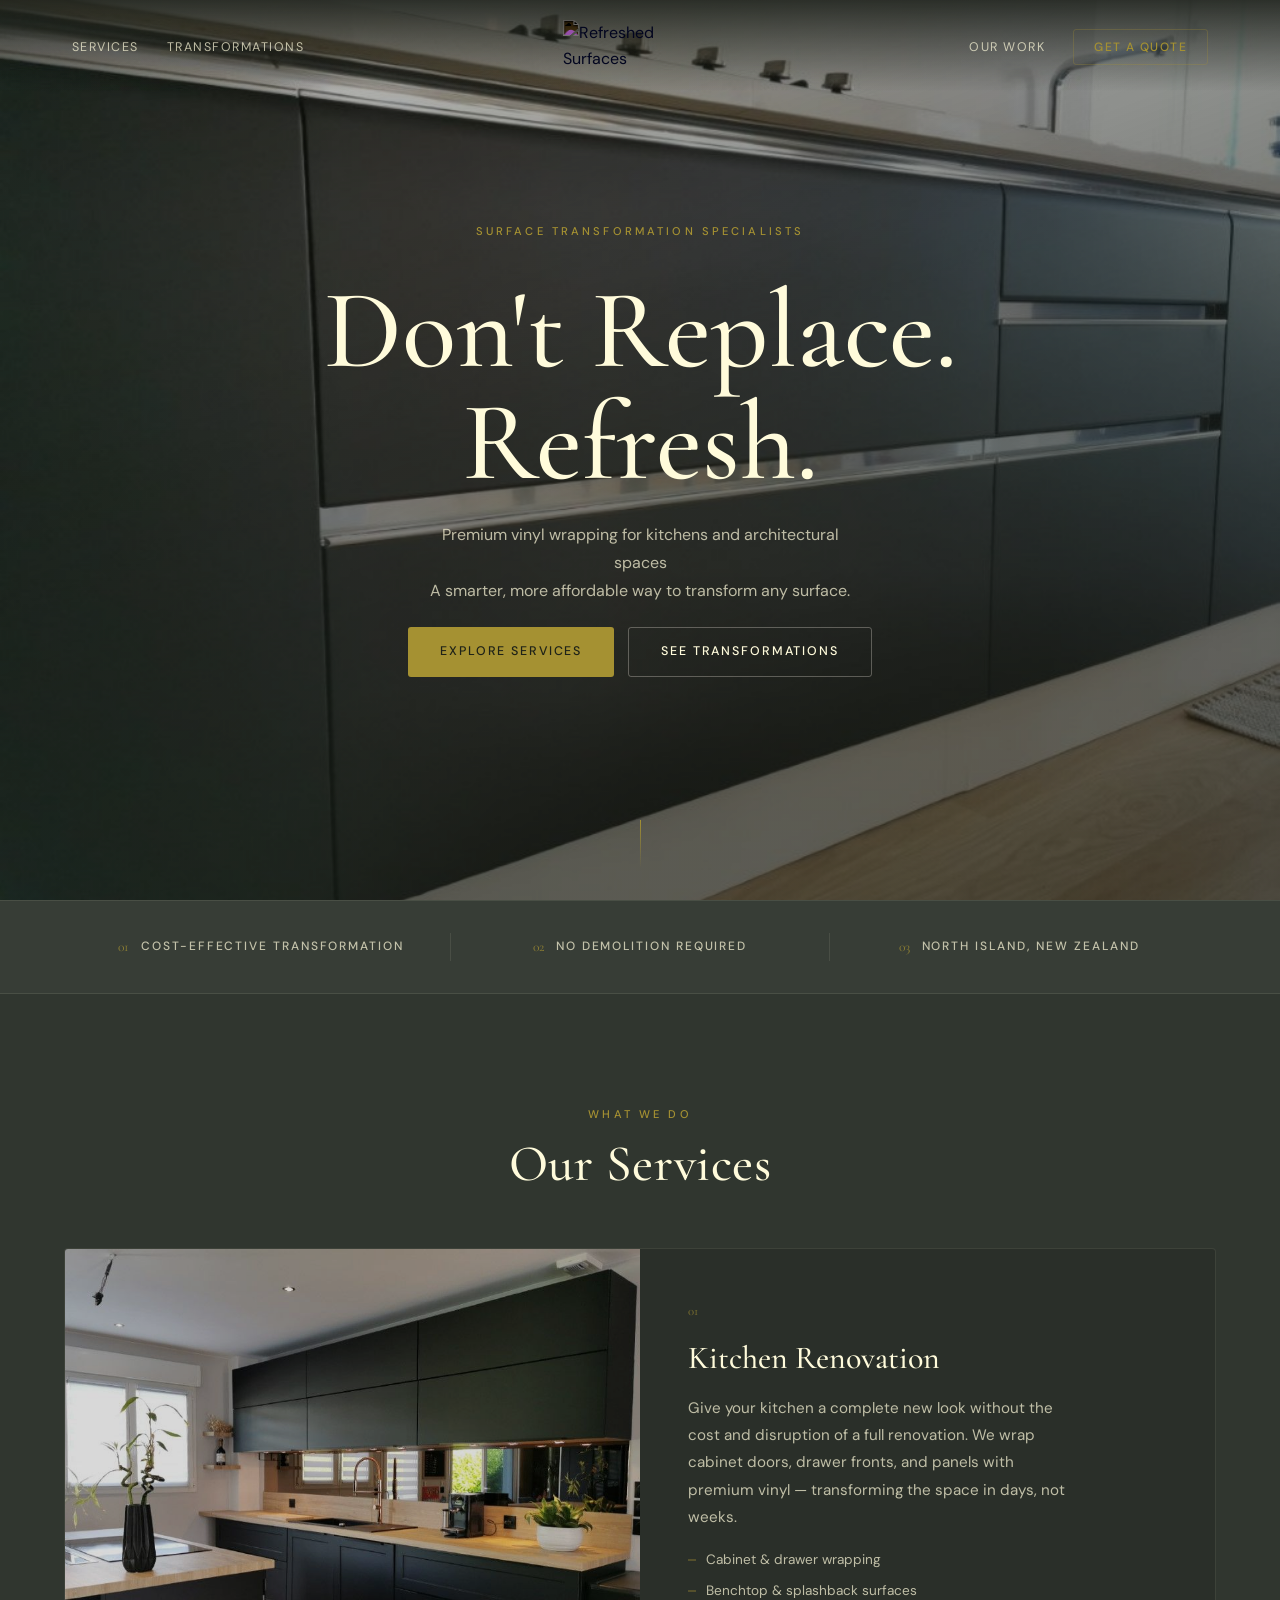
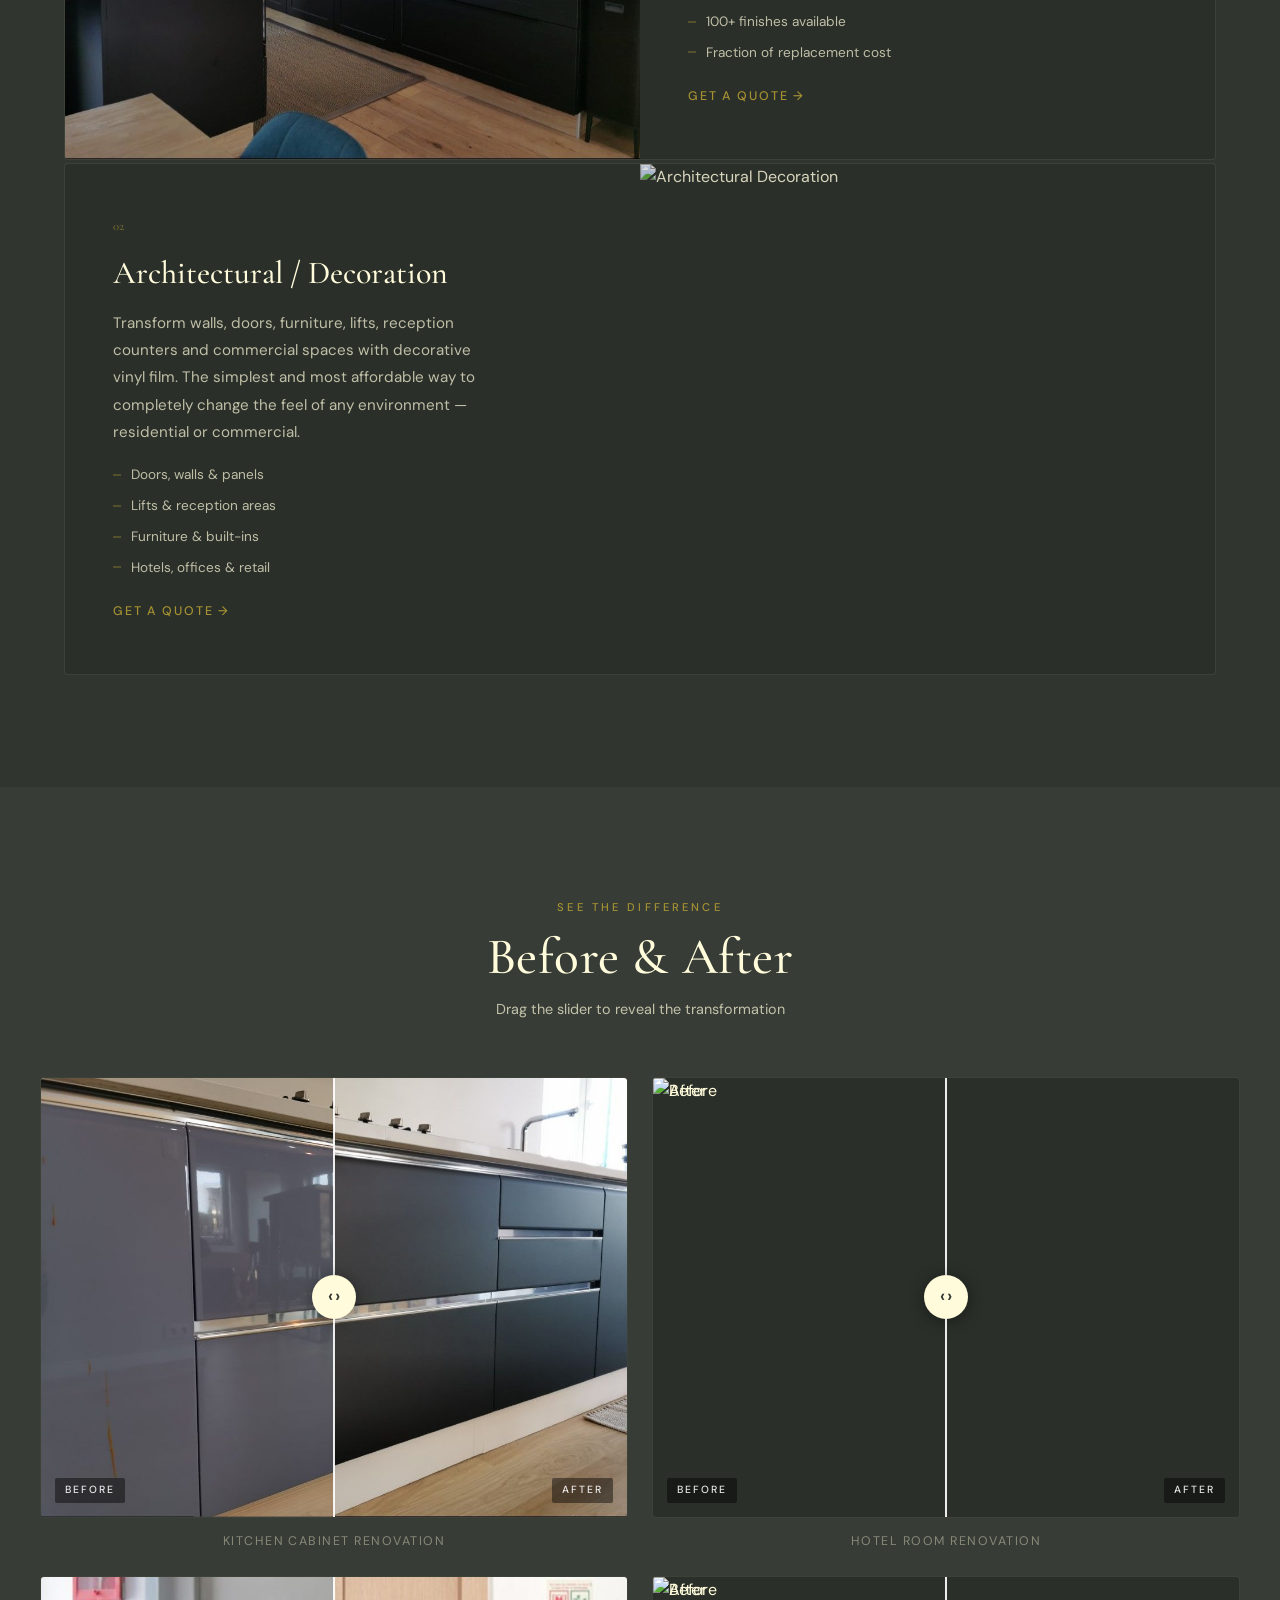
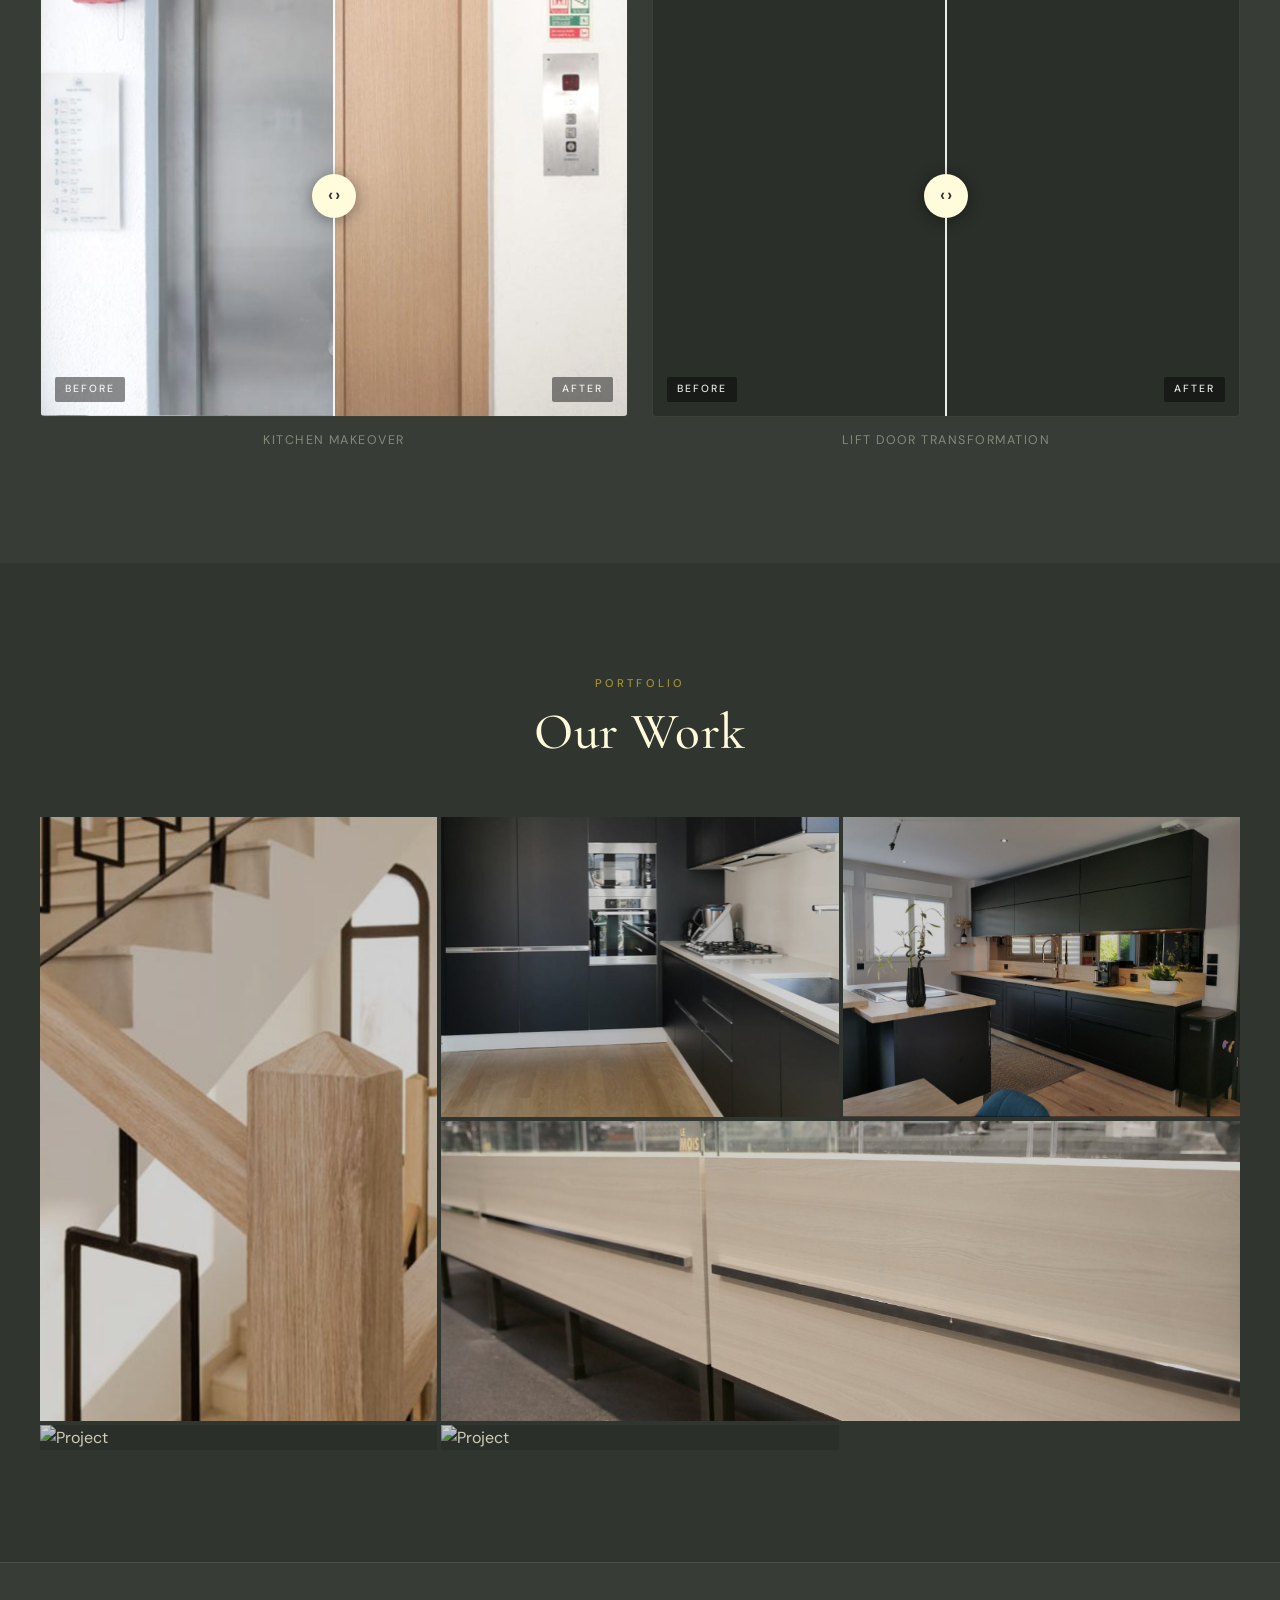
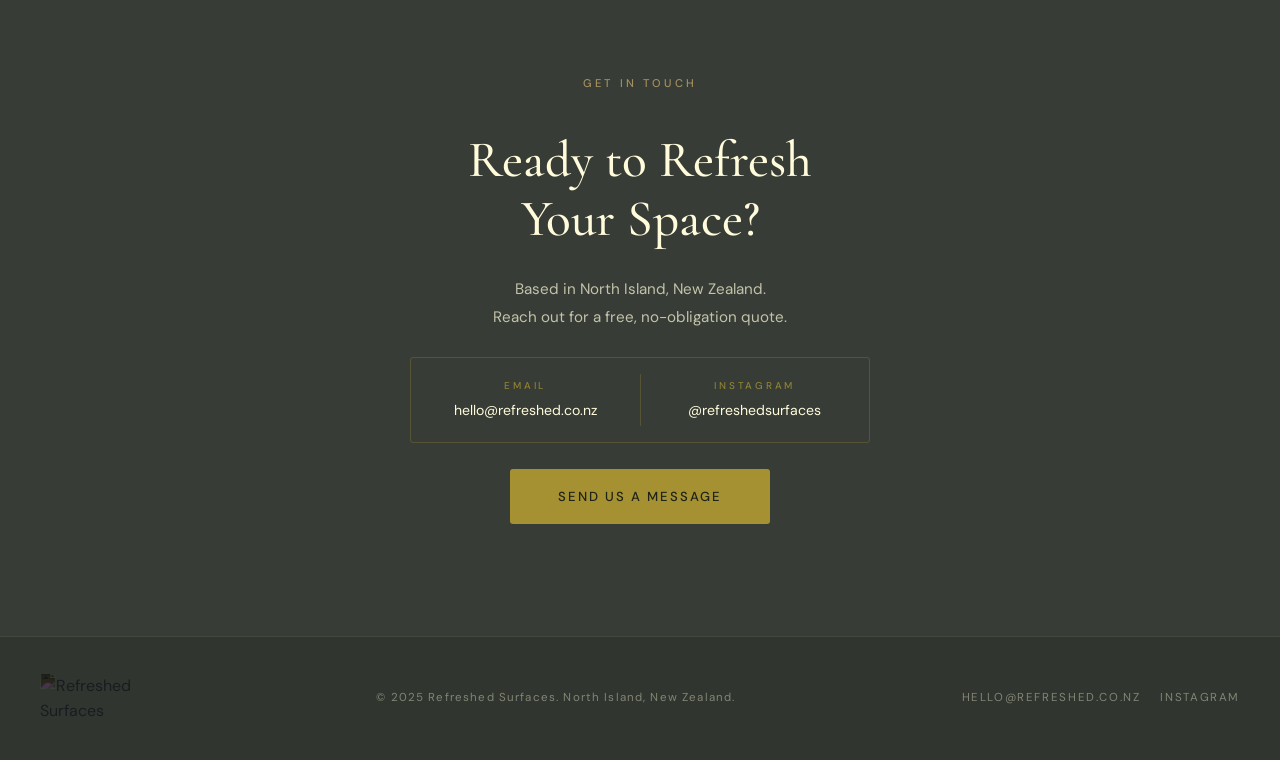
==== index.html @ d95b91cf "eu to feliz com esse, mas precisa de alteracoes" ====
<!DOCTYPE html>
<html lang="en">
<head>
  <meta charset="UTF-8" />
  <meta name="viewport" content="width=device-width, initial-scale=1.0" />
  <title>Refreshed Surfaces — Surface Transformation Specialists</title>
  <meta name="description" content="Premium vinyl surface transformation for kitchens and architectural spaces. Serving North Island, New Zealand." />
  <link rel="preconnect" href="https://fonts.googleapis.com" />
  <link rel="preconnect" href="https://fonts.gstatic.com" crossorigin />
  <link href="https://fonts.googleapis.com/css2?family=Cormorant+Garamond:wght@400;500;600&family=DM+Sans:wght@300;400;500&display=swap" rel="stylesheet" />
  <link rel="stylesheet" href="css/styles.css" />
</head>
<body>

  <!-- ============================================================
       NAVBAR
  ============================================================ -->
  <nav class="navbar" id="navbar">
    <div class="nav-inner">
      <ul class="nav-links nav-links--left">
        <li><a href="#services" class="nav-link">Services</a></li>
        <li><a href="#transformations" class="nav-link">Transformations</a></li>
      </ul>
      <a href="#hero" class="nav-logo-wrap">
        <img src="images/logo/logo.svg" alt="Refreshed Surfaces" class="nav-logo" />
      </a>
      <ul class="nav-links nav-links--right">
        <li><a href="#work" class="nav-link">Our Work</a></li>
        <li><a href="#contact" class="nav-cta">Get a Quote</a></li>
      </ul>
      <button class="nav-hamburger" id="navHamburger" aria-label="Open menu">
        <span></span><span></span><span></span>
      </button>
    </div>
    <div class="nav-mobile" id="navMobile">
      <a href="#services" class="nav-mobile-link">Services</a>
      <a href="#transformations" class="nav-mobile-link">Transformations</a>
      <a href="#work" class="nav-mobile-link">Our Work</a>
      <a href="#contact" class="nav-mobile-link nav-mobile-cta">Get a Quote</a>
    </div>
  </nav>


  <!-- ============================================================
       SEÇÃO 1 — HERO
  ============================================================ -->
  <section class="hero" id="hero">
    <div class="hero-bg">
      <img src="images/after_0.jpg" alt="Kitchen transformation" class="hero-bg-img" />
    </div>
    <div class="hero-overlay"></div>
    <div class="hero-content">
      <span class="eyebrow">Surface Transformation Specialists</span>
      <h1 class="hero-title">Don't Replace.<br/>Refresh.</h1>
      <p class="hero-subtitle">Premium vinyl wrapping for kitchens and architectural spaces <br>A smarter, more affordable way to transform any surface.</p>
      <div class="hero-actions">
        <a href="#services" class="btn btn--primary">Explore Services</a>
        <a href="#transformations" class="btn btn--ghost">See Transformations</a>
      </div>
    </div>
    <div class="scroll-indicator"><span class="scroll-line"></span></div>
  </section>


  <!-- ============================================================
       SEÇÃO 2 — STRIP
  ============================================================ -->
  <section class="strip">
    <div class="strip-inner">
      <div class="strip-item">
        <span class="strip-number">01</span>
        <span class="strip-text">Cost-Effective Transformation</span>
      </div>
      <div class="strip-divider"></div>
      <div class="strip-item">
        <span class="strip-number">02</span>
        <span class="strip-text">No Demolition Required</span>
      </div>
      <div class="strip-divider"></div>
      <div class="strip-item">
        <span class="strip-number">03</span>
        <span class="strip-text">North Island, New Zealand</span>
      </div>
    </div>
  </section>


  <!-- ============================================================
       SEÇÃO 3 — SERVICES
  ============================================================ -->
  <section class="services" id="services">
    <div class="section-header">
      <span class="eyebrow">What We Do</span>
      <h2 class="section-title">Our Services</h2>
    </div>
    <div class="services-grid">

      <!-- Kitchen Renovation -->
      <div class="service-card">
        <div class="service-img-wrap">
          <img src="images/Kitchen_Renovation.jpg" alt="Kitchen Renovation" class="service-img" />
        </div>
        <div class="service-body">
          <span class="service-tag">01</span>
          <h3 class="service-title">Kitchen Renovation</h3>
          <p class="service-desc">Give your kitchen a complete new look without the cost and disruption of a full renovation. We wrap cabinet doors, drawer fronts, and panels with premium vinyl — transforming the space in days, not weeks.</p>
          <ul class="service-list">
            <li>Cabinet & drawer wrapping</li>
            <li>Benchtop & splashback surfaces</li>
            <li>100+ finishes available</li>
            <li>Fraction of replacement cost</li>
          </ul>
          <a href="mailto:hello@refreshed.co.nz" class="service-link">Get a Quote →</a>
        </div>
      </div>

      <!-- Architectural / Decoration -->
      <div class="service-card service-card--alt">
        <div class="service-img-wrap">
          <img src="images/architectural_decoration.jpg" alt="Architectural Decoration" class="service-img" />
        </div>
        <div class="service-body">
          <span class="service-tag">02</span>
          <h3 class="service-title">Architectural / Decoration</h3>
          <p class="service-desc">Transform walls, doors, furniture, lifts, reception counters and commercial spaces with decorative vinyl film. The simplest and most affordable way to completely change the feel of any environment — residential or commercial.</p>
          <ul class="service-list">
            <li>Doors, walls & panels</li>
            <li>Lifts & reception areas</li>
            <li>Furniture & built-ins</li>
            <li>Hotels, offices & retail</li>
          </ul>
          <a href="mailto:hello@refreshed.co.nz" class="service-link">Get a Quote →</a>
        </div>
      </div>

    </div>
  </section>


  <!-- ============================================================
       SEÇÃO 4 — BEFORE & AFTER SLIDERS
  ============================================================ -->
  <section class="transformations" id="transformations">
    <div class="section-header">
      <span class="eyebrow">See the Difference</span>
      <h2 class="section-title">Before & After</h2>
      <p class="section-sub">Drag the slider to reveal the transformation</p>
    </div>

    <div class="sliders-grid">

      <!-- Slider 1 -->
      <div class="slider-wrap">
        <div class="ba-slider" data-before="images/before_0.jpg" data-after="images/after_0.jpg">
          <div class="ba-after"><img src="images/after_0.jpg" alt="After" /></div>
          <div class="ba-before"><img src="images/before_0.jpg" alt="Before" /></div>
          <div class="ba-handle">
            <div class="ba-line"></div>
            <div class="ba-circle">
              <span class="ba-arrow ba-arrow--left">‹</span>
              <span class="ba-arrow ba-arrow--right">›</span>
            </div>
            <div class="ba-line"></div>
          </div>
          <span class="ba-label ba-label--before">Before</span>
          <span class="ba-label ba-label--after">After</span>
        </div>
        <p class="slider-caption">Kitchen Cabinet Renovation</p>
      </div>

      <!-- Slider 2 -->
      <div class="slider-wrap">
        <div class="ba-slider" data-before="images/before_1.jpg" data-after="images/after_1.jpg">
          <div class="ba-after"><img src="images/after_1.jpg" alt="After" /></div>
          <div class="ba-before"><img src="images/before_1.jpg" alt="Before" /></div>
          <div class="ba-handle">
            <div class="ba-line"></div>
            <div class="ba-circle">
              <span class="ba-arrow ba-arrow--left">‹</span>
              <span class="ba-arrow ba-arrow--right">›</span>
            </div>
            <div class="ba-line"></div>
          </div>
          <span class="ba-label ba-label--before">Before</span>
          <span class="ba-label ba-label--after">After</span>
        </div>
        <p class="slider-caption">Hotel Room Renovation</p>
      </div>

      <!-- Slider 3 -->
      <div class="slider-wrap">
        <div class="ba-slider" data-before="images/before_4.jpg" data-after="images/after_4.jpg">
          <div class="ba-after"><img src="images/after_4.jpg" alt="After" /></div>
          <div class="ba-before"><img src="images/before_4.jpg" alt="Before" /></div>
          <div class="ba-handle">
            <div class="ba-line"></div>
            <div class="ba-circle">
              <span class="ba-arrow ba-arrow--left">‹</span>
              <span class="ba-arrow ba-arrow--right">›</span>
            </div>
            <div class="ba-line"></div>
          </div>
          <span class="ba-label ba-label--before">Before</span>
          <span class="ba-label ba-label--after">After</span>
        </div>
        <p class="slider-caption">Kitchen Makeover</p>
      </div>

      <!-- Slider 4 -->
      <div class="slider-wrap">
        <div class="ba-slider" data-before="images/before_7.jpg" data-after="images/after_7.jpg">
          <div class="ba-after"><img src="images/after_7.jpg" alt="After" /></div>
          <div class="ba-before"><img src="images/before_7.jpg" alt="Before" /></div>
          <div class="ba-handle">
            <div class="ba-line"></div>
            <div class="ba-circle">
              <span class="ba-arrow ba-arrow--left">‹</span>
              <span class="ba-arrow ba-arrow--right">›</span>
            </div>
            <div class="ba-line"></div>
          </div>
          <span class="ba-label ba-label--before">Before</span>
          <span class="ba-label ba-label--after">After</span>
        </div>
        <p class="slider-caption">Lift Door Transformation</p>
      </div>

    </div>
  </section>


  <!-- ============================================================
       SEÇÃO 5 — OUR WORK (galeria)
  ============================================================ -->
  <section class="work" id="work">
    <div class="section-header">
      <span class="eyebrow">Portfolio</span>
      <h2 class="section-title">Our Work</h2>
    </div>
    <div class="gallery-grid">
      <div class="gallery-item gallery-item--tall">
        <img src="images/after_3.jpg" alt="Project" class="gallery-img" />
      </div>
      <div class="gallery-item">
        <img src="images/after_5.jpg" alt="Project" class="gallery-img" />
      </div>
      <div class="gallery-item">
        <img src="images/after_8.jpg" alt="Project" class="gallery-img" />
      </div>
      <div class="gallery-item gallery-item--wide">
        <img src="images/after_2.jpg" alt="Project" class="gallery-img" />
      </div>
      <div class="gallery-item">
        <img src="images/after_6.jpg" alt="Project" class="gallery-img" />
      </div>
      <div class="gallery-item">
        <img src="images/after_1.jpg" alt="Project" class="gallery-img" />
      </div>
    </div>
  </section>


  <!-- ============================================================
       SEÇÃO 6 — CONTACT
  ============================================================ -->
  <section class="contact" id="contact">
    <div class="contact-inner">
      <span class="eyebrow eyebrow--light">Get In Touch</span>
      <h2 class="contact-title">Ready to Refresh<br/>Your Space?</h2>
      <p class="contact-sub">Based in North Island, New Zealand.<br/>Reach out for a free, no-obligation quote.</p>
      <div class="contact-links">
        <a href="mailto:hello@refreshed.co.nz" class="contact-link">
          <span class="contact-link-label">Email</span>
          <span class="contact-link-value">hello@refreshed.co.nz</span>
        </a>
        <div class="contact-sep"></div>
        <a href="https://instagram.com/refreshedsurfaces" target="_blank" class="contact-link">
          <span class="contact-link-label">Instagram</span>
          <span class="contact-link-value">@refreshedsurfaces</span>
        </a>
      </div>
      <a href="mailto:hello@refreshed.co.nz" class="btn btn--primary btn--large">Send Us a Message</a>
    </div>
  </section>


  <!-- ============================================================
       FOOTER
  ============================================================ -->
  <footer class="footer">
    <div class="footer-inner">
      <img src="images/logo/logo.svg" alt="Refreshed Surfaces" class="footer-logo" />
      <span class="footer-copy">© 2025 Refreshed Surfaces. North Island, New Zealand.</span>
      <div class="footer-links">
        <a href="mailto:hello@refreshed.co.nz" class="footer-link">hello@refreshed.co.nz</a>
        <a href="https://instagram.com/refreshedsurfaces" target="_blank" class="footer-link">Instagram</a>
      </div>
    </div>
  </footer>


  <!-- ============================================================
       JAVASCRIPT — Navbar scroll + Hamburger + Before/After Slider
  ============================================================ -->
  <script>
    /* --- Navbar: fundo sólido ao rolar --- */
    const navbar = document.getElementById('navbar');
    window.addEventListener('scroll', () => {
      navbar.classList.toggle('navbar--scrolled', window.scrollY > 60);
    });

    /* --- Hamburger menu --- */
    const hamburger = document.getElementById('navHamburger');
    const mobileMenu = document.getElementById('navMobile');
    hamburger.addEventListener('click', () => {
      mobileMenu.classList.toggle('nav-mobile--open');
      hamburger.classList.toggle('nav-hamburger--open');
    });
    document.querySelectorAll('.nav-mobile-link').forEach(link => {
      link.addEventListener('click', () => {
        mobileMenu.classList.remove('nav-mobile--open');
        hamburger.classList.remove('nav-hamburger--open');
      });
    });

    /* --- Before/After Slider --- */
    document.querySelectorAll('.ba-slider').forEach(slider => {
      const beforeDiv = slider.querySelector('.ba-before');
      const handle    = slider.querySelector('.ba-handle');
      let dragging    = false;

      /* Define posição inicial em 50% */
      setPosition(50);

      function setPosition(pct) {
        /* clip-path revela a parte esquerda da imagem before */
        beforeDiv.style.clipPath = `inset(0 ${100 - pct}% 0 0)`;
        handle.style.left = pct + '%';

        /* Esconde a label "Before" quando o slider vai muito para a esquerda */
        const labelBefore = slider.querySelector('.ba-label--before');
        const labelAfter  = slider.querySelector('.ba-label--after');
        labelBefore.style.opacity = pct < 15 ? '0' : '1';
        labelAfter.style.opacity  = pct > 85 ? '0' : '1';
      }

      function getPercent(e) {
        const rect = slider.getBoundingClientRect();
        const clientX = e.touches ? e.touches[0].clientX : e.clientX;
        const pct = ((clientX - rect.left) / rect.width) * 100;
        return Math.min(Math.max(pct, 1), 99);
      }

      /* Mouse */
      slider.addEventListener('mousedown', e => { dragging = true; setPosition(getPercent(e)); });
      window.addEventListener('mouseup',   () => dragging = false);
      window.addEventListener('mousemove', e => { if (dragging) setPosition(getPercent(e)); });

      /* Touch (mobile) */
      slider.addEventListener('touchstart', e => { dragging = true; setPosition(getPercent(e)); }, { passive: true });
      window.addEventListener('touchend',   () => dragging = false);
      window.addEventListener('touchmove',  e => {
        if (!dragging) return;
        e.preventDefault();
        setPosition(getPercent(e));
      }, { passive: false });
    });
  </script>

</body>
</html>
---- css/styles.css ----
/* ================================================================
   REFRESHED SURFACES — styles.css
   Tema: Dark Warm — Ebony, Dusty Olive, Camel, Almond Cream
   Fontes: Cormorant Garamond (títulos) + DM Sans (corpo)
   Seções:
   1.  Variáveis globais
   2.  Reset e base
   3.  Utilitários
   4.  Navbar
   5.  Hero
   6.  Strip
   7.  Services
   8.  Before & After Sliders
   9.  Our Work (galeria)
   10. Contact
   11. Footer
   12. Animações
   13. Responsivo mobile
================================================================ */


/* ================================================================
   SEÇÃO 1 — VARIÁVEIS GLOBAIS
================================================================ */
:root {
  /* --- Cores ---
     #30362f — Charcoal Brown   → fundo principal
     #625834 — Olive Bark       → superfícies elevadas
     #fffbdb — Cornsilk         → texto principal
     #a59132 — Dark Goldenrod   → accent / destaques
     #da7422 — Ochre            → hover / botão
  */
  --bg:           #30362f;                       /* Fundo principal — Charcoal Brown */
  --bg-soft:      #373d36;                       /* Fundo alternado — Charcoal Brown claro */
  --bg-card:      #2a2f29;                       /* Fundo dos cards — Charcoal Brown escuro */
  --bg-surface:   #625834;                       /* Superfícies elevadas — Olive Bark */

  --gold:         #a59132;                       /* Accent principal — Dark Goldenrod */
  --gold-light:   #da7422;                       /* Hover — Ochre */
  --gold-dim:     rgba(165, 145, 50, 0.15);

  --cream:        #fffbdb;                       /* Texto principal — Cornsilk */
  --text-mid:     rgba(255, 251, 219, 0.70);     /* Texto secundário */
  --text-muted:   rgba(255, 251, 219, 0.40);     /* Texto terciário */
  --border:       rgba(165, 145, 50, 0.28);      /* Borda Goldenrod sutil */
  --border-soft:  rgba(255, 251, 219, 0.09);     /* Borda muito sutil */

  /* --- Fontes --- */
  --font-display: 'Cormorant Garamond', Georgia, serif; /* Títulos elegantes */
  --font-body:    'DM Sans', sans-serif;                /* Corpo legível */

  /* --- Outros --- */
  --ease:         cubic-bezier(0.25, 0.46, 0.45, 0.94);
  --tr:           0.35s var(--ease);
  --max:          1200px;
  --pad:          112px 24px;
}


/* ================================================================
   SEÇÃO 2 — RESET E BASE
================================================================ */
*, *::before, *::after { box-sizing: border-box; margin: 0; padding: 0; }
html { scroll-behavior: smooth; }
body {
  background-color: var(--bg);
  color: var(--cream);
  font-family: var(--font-body);
  font-size: 16px;
  line-height: 1.6;
  -webkit-font-smoothing: antialiased;
  overflow-x: hidden;
}
a { text-decoration: none; color: inherit; }
img { display: block; max-width: 100%; }
ul { list-style: none; }


/* ================================================================
   SEÇÃO 3 — UTILITÁRIOS
================================================================ */

/* Eyebrow — label pequena acima de títulos */
.eyebrow {
  display: block;
  font-family: var(--font-body);
  font-size: 0.7rem;
  font-weight: 500;
  letter-spacing: 0.28em;
  text-transform: uppercase;
  color: var(--gold);
  margin-bottom: 12px;
}
.eyebrow--light { color: rgba(200, 169, 110, 0.75); }

/* Cabeçalho de seção */
.section-header {
  text-align: center;
  margin-bottom: 56px;
}
.section-title {
  font-family: var(--font-display);
  font-size: clamp(2.2rem, 4vw, 3.2rem);
  font-weight: 500;
  color: var(--cream);
  letter-spacing: 0.01em;
  line-height: 1.1;
}
.section-sub {
  margin-top: 12px;
  font-size: 0.9rem;
  font-weight: 400;
  color: var(--text-mid);
}

/* Botões */
.btn {
  display: inline-flex;
  align-items: center;
  justify-content: center;
  font-family: var(--font-body);
  font-size: 0.78rem;
  font-weight: 500;
  letter-spacing: 0.15em;
  text-transform: uppercase;
  padding: 14px 32px;
  border-radius: 3px;
  transition: var(--tr);
  cursor: pointer;
}
.btn--primary {
  background-color: var(--gold);
  color: #1e2218;
}
.btn--primary:hover { background-color: var(--gold-light); color: #fffbdb; }

.btn--ghost {
  border: 1px solid rgba(240, 234, 224, 0.3);
  color: var(--cream);
}
.btn--ghost:hover {
  border-color: var(--gold);
  color: var(--gold);
}
.btn--large { padding: 17px 48px; font-size: 0.82rem; }


/* ================================================================
   SEÇÃO 4 — NAVBAR
================================================================ */
.navbar {
  position: fixed;
  top: 0; left: 0; right: 0;
  z-index: 200;
  transition: background-color 0.4s ease, box-shadow 0.4s ease;
  background: linear-gradient(to bottom, rgba(30,34,28,0.88) 0%, transparent 100%);
}
.navbar--scrolled {
  background: rgba(36, 41, 34, 0.97);
  backdrop-filter: blur(16px);
  box-shadow: 0 1px 0 var(--border-soft);
}

.nav-inner {
  max-width: var(--max);
  margin: 0 auto;
  display: flex;
  align-items: center;
  justify-content: space-between;
  padding: 20px 32px;
}

.nav-logo { width: 148px; height: auto; filter: invert(1) sepia(0.1) brightness(0.9); transition: opacity 0.3s; }
.nav-logo:hover { opacity: 0.75; }

.nav-links { display: flex; align-items: center; gap: 28px; }

.nav-link {
  font-family: var(--font-body);
  font-size: 0.78rem;
  font-weight: 400;
  letter-spacing: 0.12em;
  text-transform: uppercase;
  color: var(--text-mid);
  transition: color var(--tr);
}
.nav-link:hover { color: var(--cream); }

.nav-cta {
  font-family: var(--font-body);
  font-size: 0.75rem;
  font-weight: 500;
  letter-spacing: 0.12em;
  text-transform: uppercase;
  color: var(--gold);
  border: 1px solid var(--border);
  padding: 9px 20px;
  border-radius: 3px;
  transition: var(--tr);
}
.nav-cta:hover { background-color: var(--gold-dim); border-color: var(--gold); }

.nav-hamburger { display: none; flex-direction: column; gap: 5px; background: none; border: none; cursor: pointer; padding: 4px; }
.nav-hamburger span { display: block; width: 22px; height: 1.5px; background-color: var(--cream); transition: var(--tr); transform-origin: center; }
.nav-hamburger--open span:nth-child(1) { transform: translateY(6.5px) rotate(45deg); }
.nav-hamburger--open span:nth-child(2) { opacity: 0; }
.nav-hamburger--open span:nth-child(3) { transform: translateY(-6.5px) rotate(-45deg); }

.nav-mobile { display: none; flex-direction: column; background: rgba(36,41,34,0.98); padding: 0 24px 20px; border-top: 1px solid var(--border-soft); overflow: hidden; max-height: 0; transition: max-height 0.4s ease; }
.nav-mobile--open { max-height: 400px; }
.nav-mobile-link { font-size: 0.85rem; font-weight: 400; letter-spacing: 0.16em; text-transform: uppercase; color: var(--text-mid); padding: 15px 0; border-bottom: 1px solid var(--border-soft); transition: color var(--tr); }
.nav-mobile-link:hover { color: var(--cream); }
.nav-mobile-cta { color: var(--gold); border-bottom: none; }


/* ================================================================
   SEÇÃO 5 — HERO
================================================================ */
.hero {
  position: relative;
  width: 100%;
  height: 100vh;
  min-height: 620px;
  display: flex;
  align-items: center;
  justify-content: center;
  overflow: hidden;
}
.hero-bg { position: absolute; inset: 0; z-index: 0; }
.hero-bg-img {
  width: 100%; height: 100%;
  object-fit: cover; object-position: center;
  /* filter: brightness(0.55) saturate(0.75); */
  animation: heroZoom 25s var(--ease) forwards;
}
.hero-overlay {
  position: absolute; inset: 0; z-index: 1;
  background: linear-gradient(160deg, rgba(30,34,28,0.25) 0%, rgba(30,34,28,0.62) 55%, rgba(30,34,28,0.88) 1000%);
}
.hero-content {
  position: relative; z-index: 2;
  text-align: center;
  max-width: 680px;
  padding: 0 24px;
  display: flex; flex-direction: column; align-items: center;
  gap: 22px;
}
.hero-title {
  font-family: var(--font-display);
  font-size: clamp(3.4rem, 9vw, 7rem);
  font-weight: 500;
  line-height: 1.0;
  color: var(--cream);
  animation: fadeUp 0.9s ease 0.3s both;
  white-space: nowrap;

}
.hero-subtitle {
  font-size: 1rem;
  font-weight: 400;
  line-height: 1.75;
  color: var(--text-mid);
  max-width: 440px;
  animation: fadeUp 0.9s ease 0.5s both;
}
.hero-actions { display: flex; gap: 14px; flex-wrap: wrap; justify-content: center; animation: fadeUp 0.9s ease 0.7s both; }

.scroll-indicator { position: absolute; bottom: 32px; left: 50%; transform: translateX(-50%); z-index: 2; animation: fadeUp 0.9s ease 1s both; }
.scroll-line { display: block; width: 1px; height: 48px; background: linear-gradient(to bottom, var(--gold), transparent); animation: scrollPulse 2.5s ease-in-out infinite; }


/* ================================================================
   SEÇÃO 6 — STRIP
================================================================ */
.strip {
  background-color: var(--bg-soft);
  border-top: 1px solid var(--border-soft);
  border-bottom: 1px solid var(--border-soft);
}
.strip-inner {
  max-width: var(--max); margin: 0 auto;
  padding: 32px 32px;
  display: flex; align-items: center; justify-content: center;
}
.strip-item { display: flex; align-items: center; gap: 12px; flex: 1; justify-content: center; }
.strip-number { font-family: var(--font-display); font-size: 0.85rem; color: var(--gold); opacity: 0.8; }
.strip-text { font-size: 0.75rem; font-weight: 500; letter-spacing: 0.16em; text-transform: uppercase; color: var(--text-mid); }
.strip-divider { width: 1px; height: 28px; background-color: var(--border-soft); flex-shrink: 0; }


/* ================================================================
   SEÇÃO 7 — SERVICES
================================================================ */
.services {
  padding: var(--pad);
  max-width: var(--max);
  margin: 0 auto;
}
.services-grid { display: flex; flex-direction: column; gap: 3px; }

.service-card {
  display: grid;
  grid-template-columns: 1fr 1fr;
  min-height: 500px;
  background-color: var(--bg-card);
  border: 1px solid var(--border-soft);
  border-radius: 4px;
  overflow: hidden;
}
.service-card--alt { direction: rtl; }
.service-card--alt > * { direction: ltr; }

.service-img-wrap { overflow: hidden; }
.service-img {
  width: 100%; height: 100%;
  object-fit: cover;
  filter: brightness(0.85) saturate(0.9);
  transition: transform 0.8s var(--ease), filter 0.8s ease;
}
.service-card:hover .service-img { transform: scale(1.04); filter: brightness(0.75); }

.service-body {
  padding: 52px 48px;
  display: flex; flex-direction: column; justify-content: center;
  gap: 18px;
}
.service-tag { font-family: var(--font-display); font-size: 0.8rem; color: var(--gold); opacity: 0.7; }
.service-title { font-family: var(--font-display); font-size: clamp(1.7rem, 2.5vw, 2.4rem); font-weight: 500; color: var(--cream); line-height: 1.15; }
.service-desc { font-size: 0.95rem; font-weight: 400; line-height: 1.8; color: var(--text-mid); max-width: 380px; }

.service-list { display: flex; flex-direction: column; gap: 9px; }
.service-list li {
  font-size: 0.85rem; font-weight: 400;
  color: var(--text-mid);
  padding-left: 18px; position: relative;
}
.service-list li::before {
  content: '';
  position: absolute; left: 0; top: 50%; transform: translateY(-50%);
  width: 8px; height: 1px;
  background-color: var(--gold); opacity: 0.7;
}
.service-link {
  font-size: 0.78rem; font-weight: 500; letter-spacing: 0.15em;
  text-transform: uppercase; color: var(--gold);
  margin-top: 6px; display: inline-block;
  transition: opacity var(--tr);
}
.service-link:hover { opacity: 0.7; }


/* ================================================================
   SEÇÃO 8 — BEFORE & AFTER SLIDERS
================================================================ */
.transformations {
  padding: var(--pad);
  background-color: var(--bg-soft);
}
.transformations .section-header {
  max-width: var(--max);
  margin: 0 auto 56px;
}

/* Grade com 2 sliders por linha */
.sliders-grid {
  max-width: var(--max);
  margin: 0 auto;
  display: grid;
  grid-template-columns: 1fr 1fr;
  gap: 24px;
}

.slider-wrap { display: flex; flex-direction: column; gap: 14px; }

/* ------ Container do slider ------ */
.ba-slider {
  position: relative;
  width: 100%;
  aspect-ratio: 4 / 3;       /* Proporção fixa para todas as imagens */
  overflow: hidden;
  border-radius: 4px;
  cursor: ew-resize;          /* Cursor de arrastar horizontal */
  user-select: none;
  border: 1px solid var(--border-soft);
  background-color: var(--bg-card);
}

/* Imagem "After" (fundo — largura total) */
.ba-after {
  position: absolute;
  inset: 0;
}
.ba-after img {
  width: 100%; height: 100%;
  object-fit: cover;
}

/* Imagem "Before" — usa clip-path para revelar/esconder sem distorcer */
.ba-before {
  position: absolute;
  inset: 0;
  /* clip-path controlado por JS — começa revelando metade esquerda */
  clip-path: inset(0 50% 0 0);
}
.ba-before img {
  width: 100%; height: 100%;
  object-fit: cover;
}

/* ------ Handle (linha + círculo central) ------ */
.ba-handle {
  position: absolute;
  top: 0; bottom: 0;
  left: 50%;                  /* Começa em 50% — controlado por JS */
  transform: translateX(-50%);
  display: flex;
  flex-direction: column;
  align-items: center;
  z-index: 10;
  pointer-events: none;
}

/* Linhas verticais acima e abaixo do círculo */
.ba-line { flex: 1; width: 2px; background-color: rgba(255,255,255,0.9); }

/* Círculo central com setas */
.ba-circle {
  width: 44px; height: 44px;
  border-radius: 50%;
  background-color: var(--cream);
  display: flex;
  align-items: center;
  justify-content: center;
  gap: 2px;
  box-shadow: 0 2px 16px rgba(0,0,0,0.4);
  flex-shrink: 0;
  pointer-events: auto;       /* O círculo recebe eventos de arrastar */
  cursor: ew-resize;
}

.ba-arrow {
  font-size: 1.1rem;
  color: #30362f;
  font-weight: 600;
  line-height: 1;
}

/* Labels "Before" / "After" */
.ba-label {
  position: absolute;
  bottom: 14px;
  font-size: 0.65rem;
  font-weight: 500;
  letter-spacing: 0.2em;
  text-transform: uppercase;
  color: rgba(255,255,255,0.9);
  background-color: rgba(0,0,0,0.45);
  padding: 4px 10px;
  border-radius: 2px;
  pointer-events: none;
  transition: opacity 0.3s ease;  /* Desaparece suavemente */
}
.ba-label--before { left: 14px; }
.ba-label--after  { right: 14px; }

/* Caption abaixo do slider */
.slider-caption {
  font-size: 0.78rem;
  font-weight: 400;
  letter-spacing: 0.12em;
  text-transform: uppercase;
  color: var(--text-muted);
  text-align: center;
}


/* ================================================================
   SEÇÃO 9 — OUR WORK (galeria)
================================================================ */
.work { padding: var(--pad); }
.work .section-header { max-width: var(--max); margin: 0 auto 56px; }

.gallery-grid {
  max-width: var(--max); margin: 0 auto;
  display: grid;
  grid-template-columns: repeat(3, 1fr);
  grid-template-rows: 300px 300px;
  gap: 4px;
}
.gallery-item { overflow: hidden; background-color: var(--bg-card); }
.gallery-item--tall  { grid-row: span 2; }
.gallery-item--wide  { grid-column: span 2; }

.gallery-img {
  width: 100%; height: 100%;
  object-fit: cover;
  filter: brightness(0.82) saturate(0.85);
  transition: transform 0.7s var(--ease), filter 0.7s ease;
}
.gallery-item:hover .gallery-img { transform: scale(1.05); filter: brightness(0.97) saturate(1); }


/* ================================================================
   SEÇÃO 10 — CONTACT
================================================================ */
.contact {
  padding: var(--pad);
  background-color: var(--bg-soft);
  border-top: 1px solid var(--border-soft);
}
.contact-inner {
  max-width: 580px; margin: 0 auto;
  text-align: center;
  display: flex; flex-direction: column; align-items: center; gap: 26px;
}
.contact-title {
  font-family: var(--font-display);
  font-size: clamp(2.2rem, 4vw, 3.2rem);
  font-weight: 500;
  color: var(--cream);
  line-height: 1.15;
}
.contact-sub {
  font-size: 0.95rem; font-weight: 400; line-height: 1.85;
  color: var(--text-mid);
}
.contact-links {
  display: flex; align-items: center;
  border: 1px solid var(--border);
  border-radius: 3px;
  overflow: hidden;
  width: 100%; max-width: 460px;
}
.contact-link {
  flex: 1; display: flex; flex-direction: column; align-items: center; gap: 5px;
  padding: 20px 24px;
  transition: background-color var(--tr);
}
.contact-link:hover { background-color: var(--gold-dim); }
.contact-link-label { font-size: 0.62rem; font-weight: 500; letter-spacing: 0.28em; text-transform: uppercase; color: var(--gold); opacity: 0.8; }
.contact-link-value { font-size: 0.88rem; font-weight: 400; color: var(--cream); }
.contact-sep { width: 1px; height: 52px; background-color: var(--border); flex-shrink: 0; }


/* ================================================================
   SEÇÃO 11 — FOOTER
================================================================ */
.footer {
  background-color: var(--bg);
  border-top: 1px solid var(--border-soft);
  padding: 36px 24px;
}
.footer-inner {
  max-width: var(--max); margin: 0 auto;
  display: flex; align-items: center; justify-content: space-between;
  gap: 20px; flex-wrap: wrap;
}
.footer-logo { width: 110px; filter: invert(1) sepia(0.1) brightness(0.55); opacity: 0.5; }
.footer-copy { font-size: 0.72rem; font-weight: 400; letter-spacing: 0.1em; color: var(--text-muted); }
.footer-links { display: flex; gap: 20px; }
.footer-link { font-size: 0.72rem; font-weight: 400; letter-spacing: 0.14em; text-transform: uppercase; color: var(--text-muted); transition: color var(--tr); }
.footer-link:hover { color: var(--text-mid); }


/* ================================================================
   SEÇÃO 12 — ANIMAÇÕES
================================================================ */
@keyframes fadeUp {
  from { opacity: 0; transform: translateY(22px); }
  to   { opacity: 1; transform: translateY(0); }
}
@keyframes heroZoom {
  from { transform: scale(1.06); }
  to   { transform: scale(1.00); }
}
@keyframes scrollPulse {
  0%, 100% { opacity: 0.4; }
  50%       { opacity: 1; }
}


/* ================================================================
   SEÇÃO 13 — RESPONSIVO MOBILE (até 768px)
================================================================ */
@media (max-width: 768px) {
  :root { --pad: 72px 20px; }

  /* Navbar */
  .nav-links { display: none; }
  .nav-hamburger { display: flex; }
  .nav-mobile { display: flex; }
  .nav-inner { padding: 16px 20px; }
  .nav-logo { width: 124px; }

  /* Strip */
  .strip-inner { flex-direction: column; gap: 18px; padding: 28px 20px; }
  .strip-divider { width: 36px; height: 1px; }

  /* Services */
  .service-card { grid-template-columns: 1fr; min-height: auto; }
  .service-card--alt { direction: ltr; }
  .service-img-wrap { height: 240px; }
  .service-body { padding: 32px 24px; }

  /* Sliders — uma coluna */
  .sliders-grid { grid-template-columns: 1fr; gap: 32px; }

  /* Galeria */
  .gallery-grid { grid-template-columns: 1fr 1fr; grid-template-rows: auto; }
  .gallery-item--tall, .gallery-item--wide { grid-row: auto; grid-column: auto; }
  .gallery-item { height: 190px; }

  /* Contact */
  .contact-links { flex-direction: column; max-width: 100%; }
  .contact-link { width: 100%; }
  .contact-sep { width: 100%; height: 1px; }

  /* Footer */
  .footer-inner { flex-direction: column; align-items: center; text-align: center; }
}
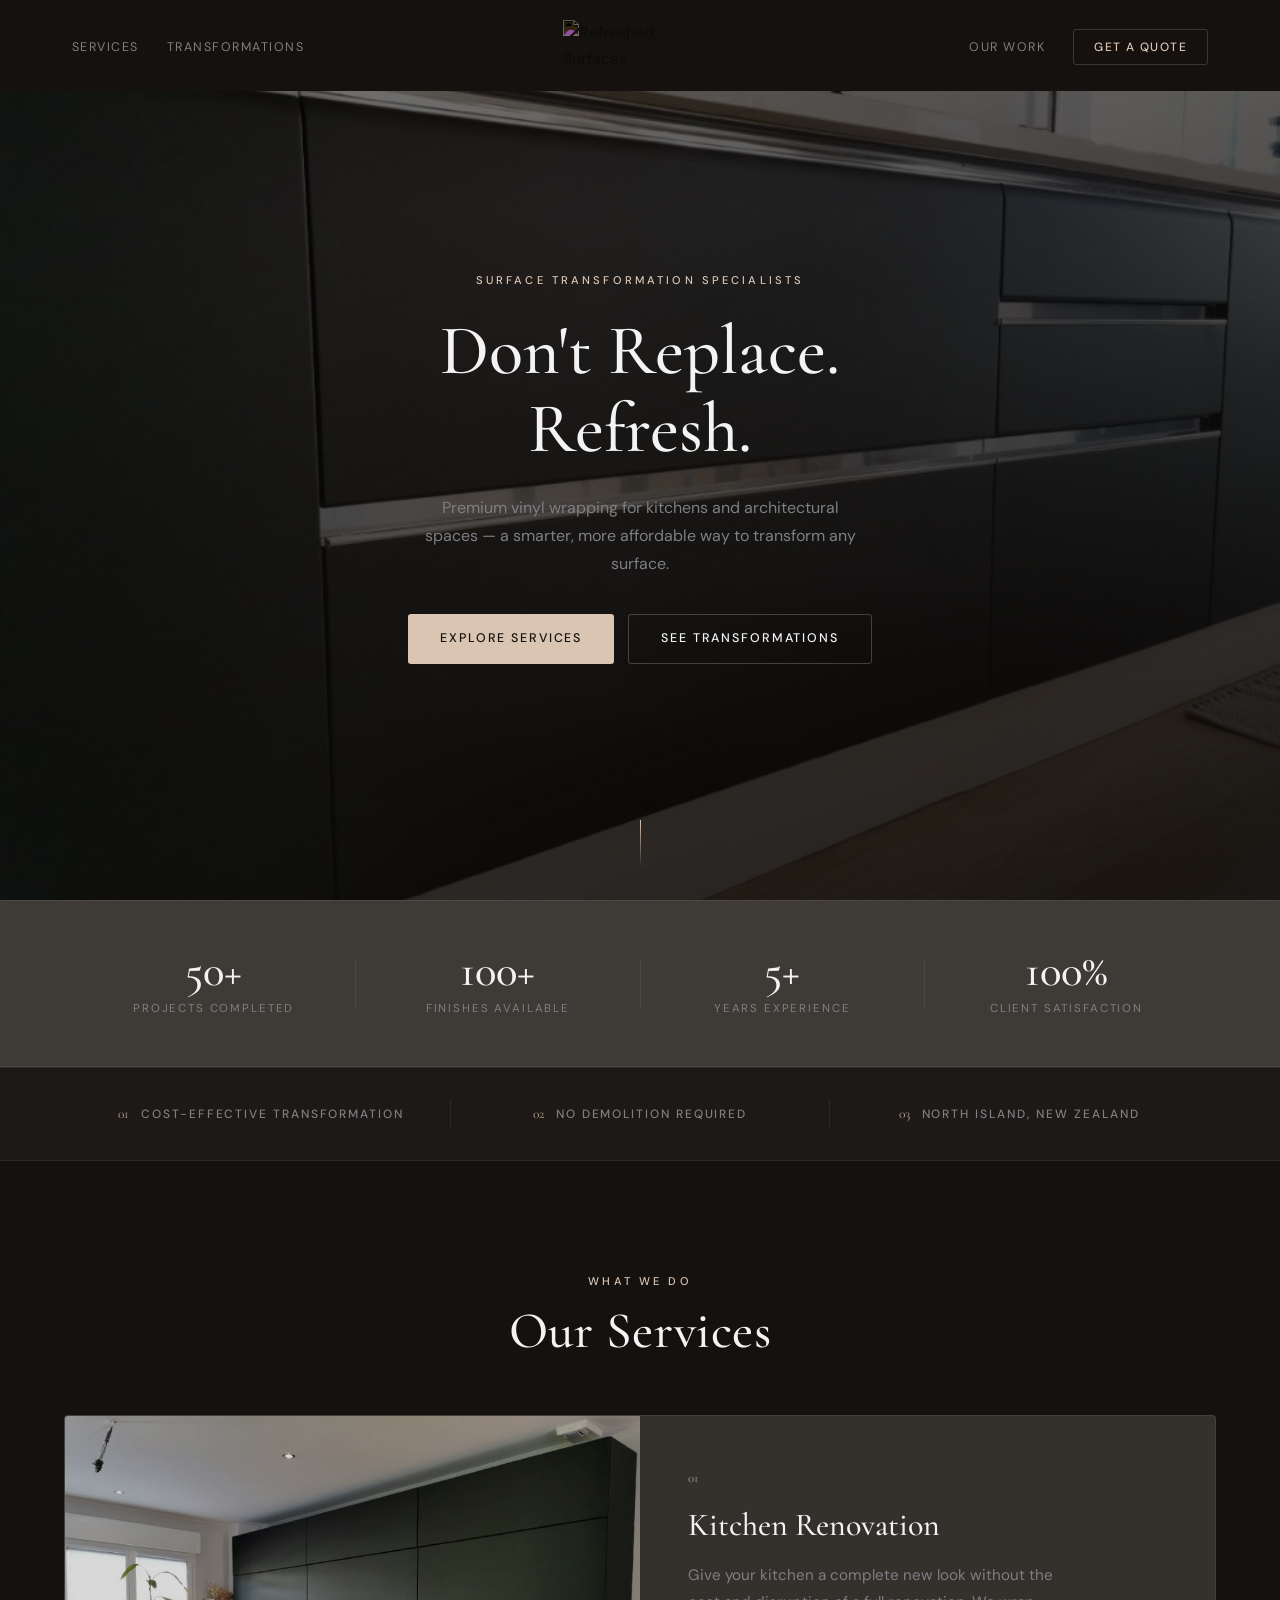
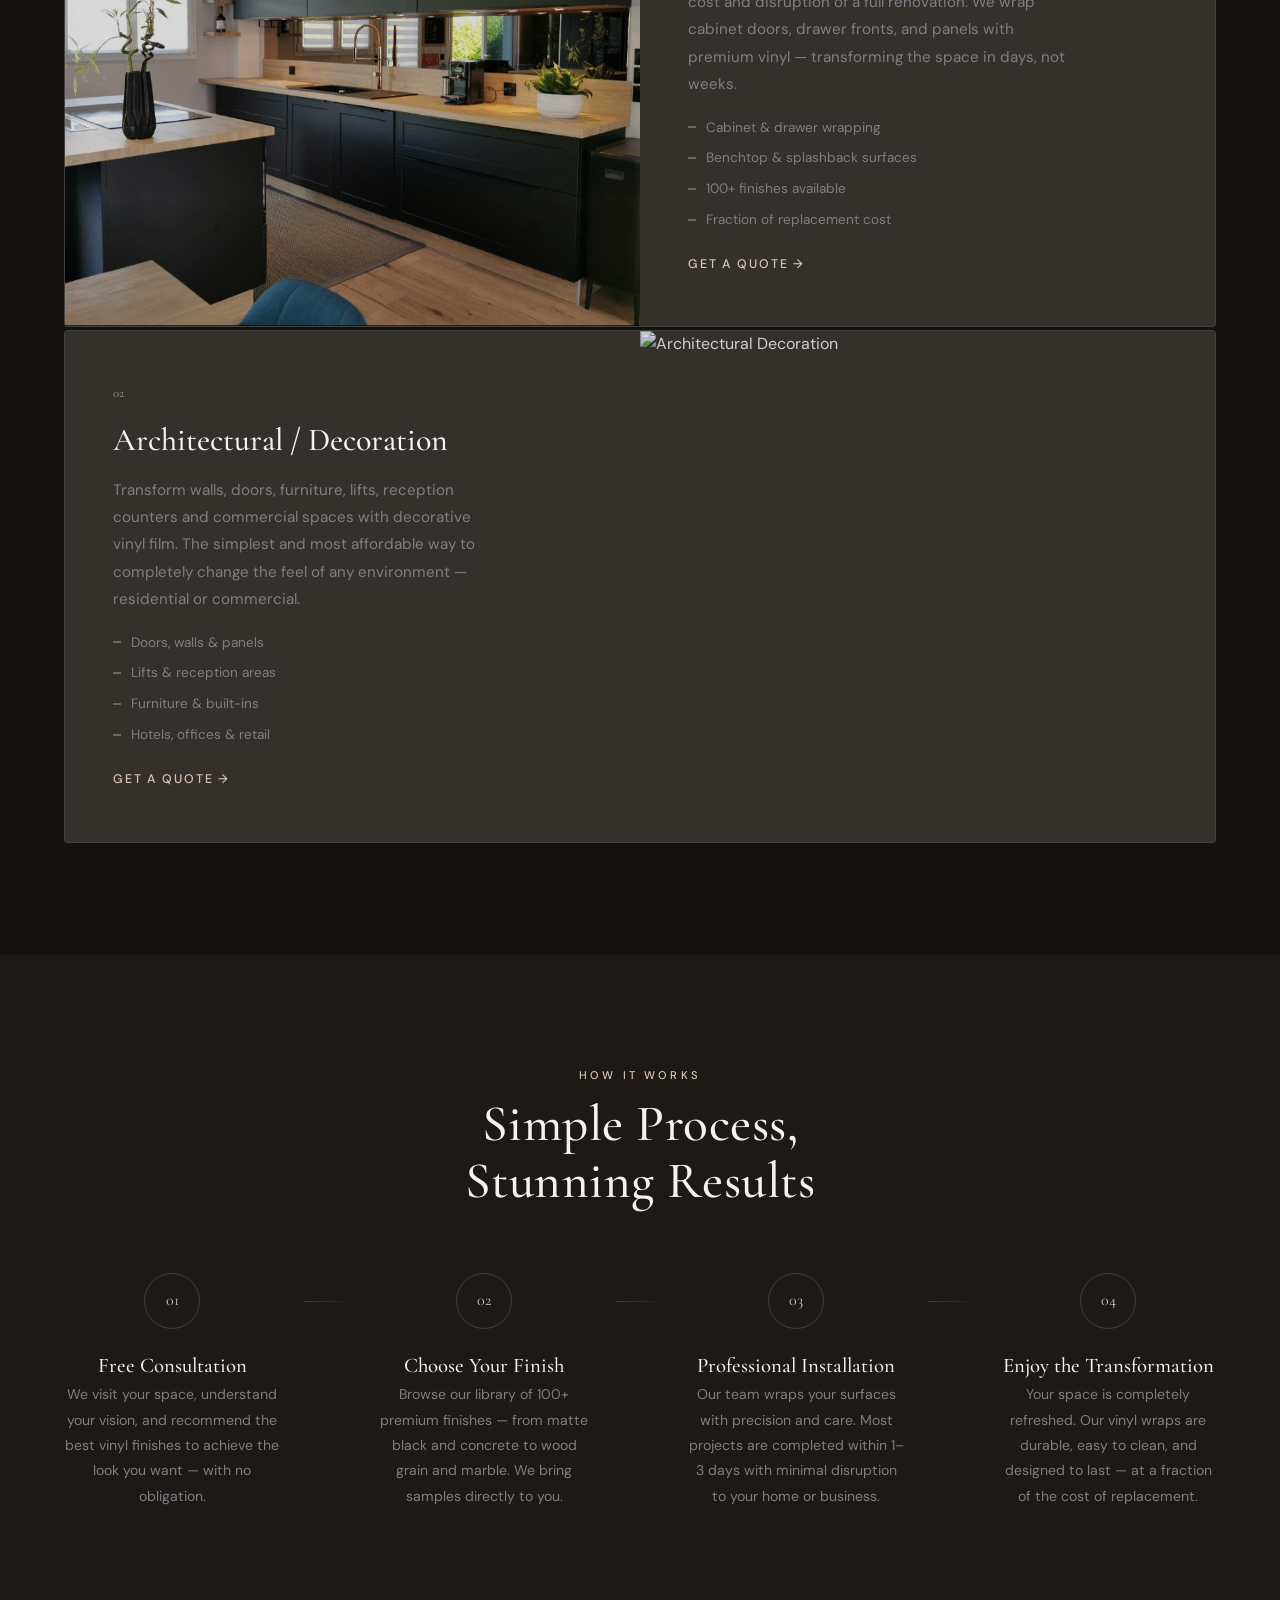
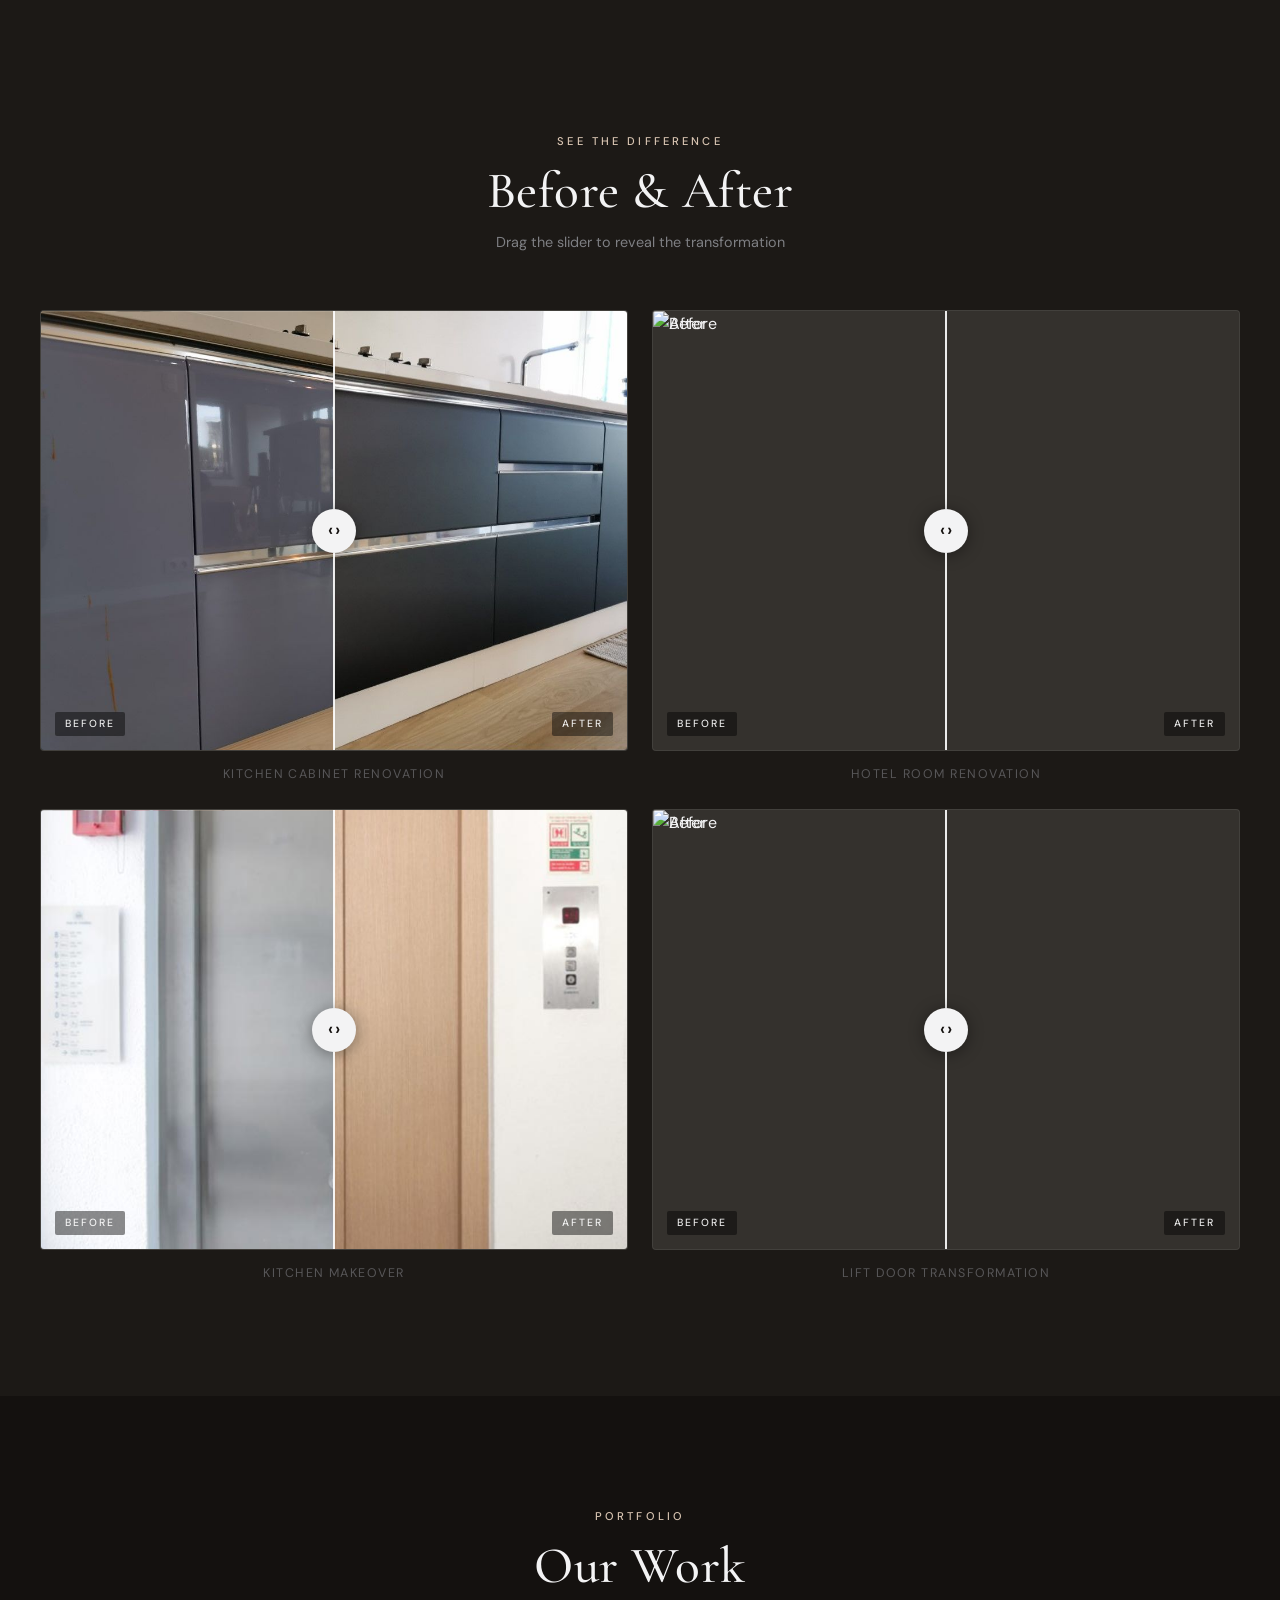
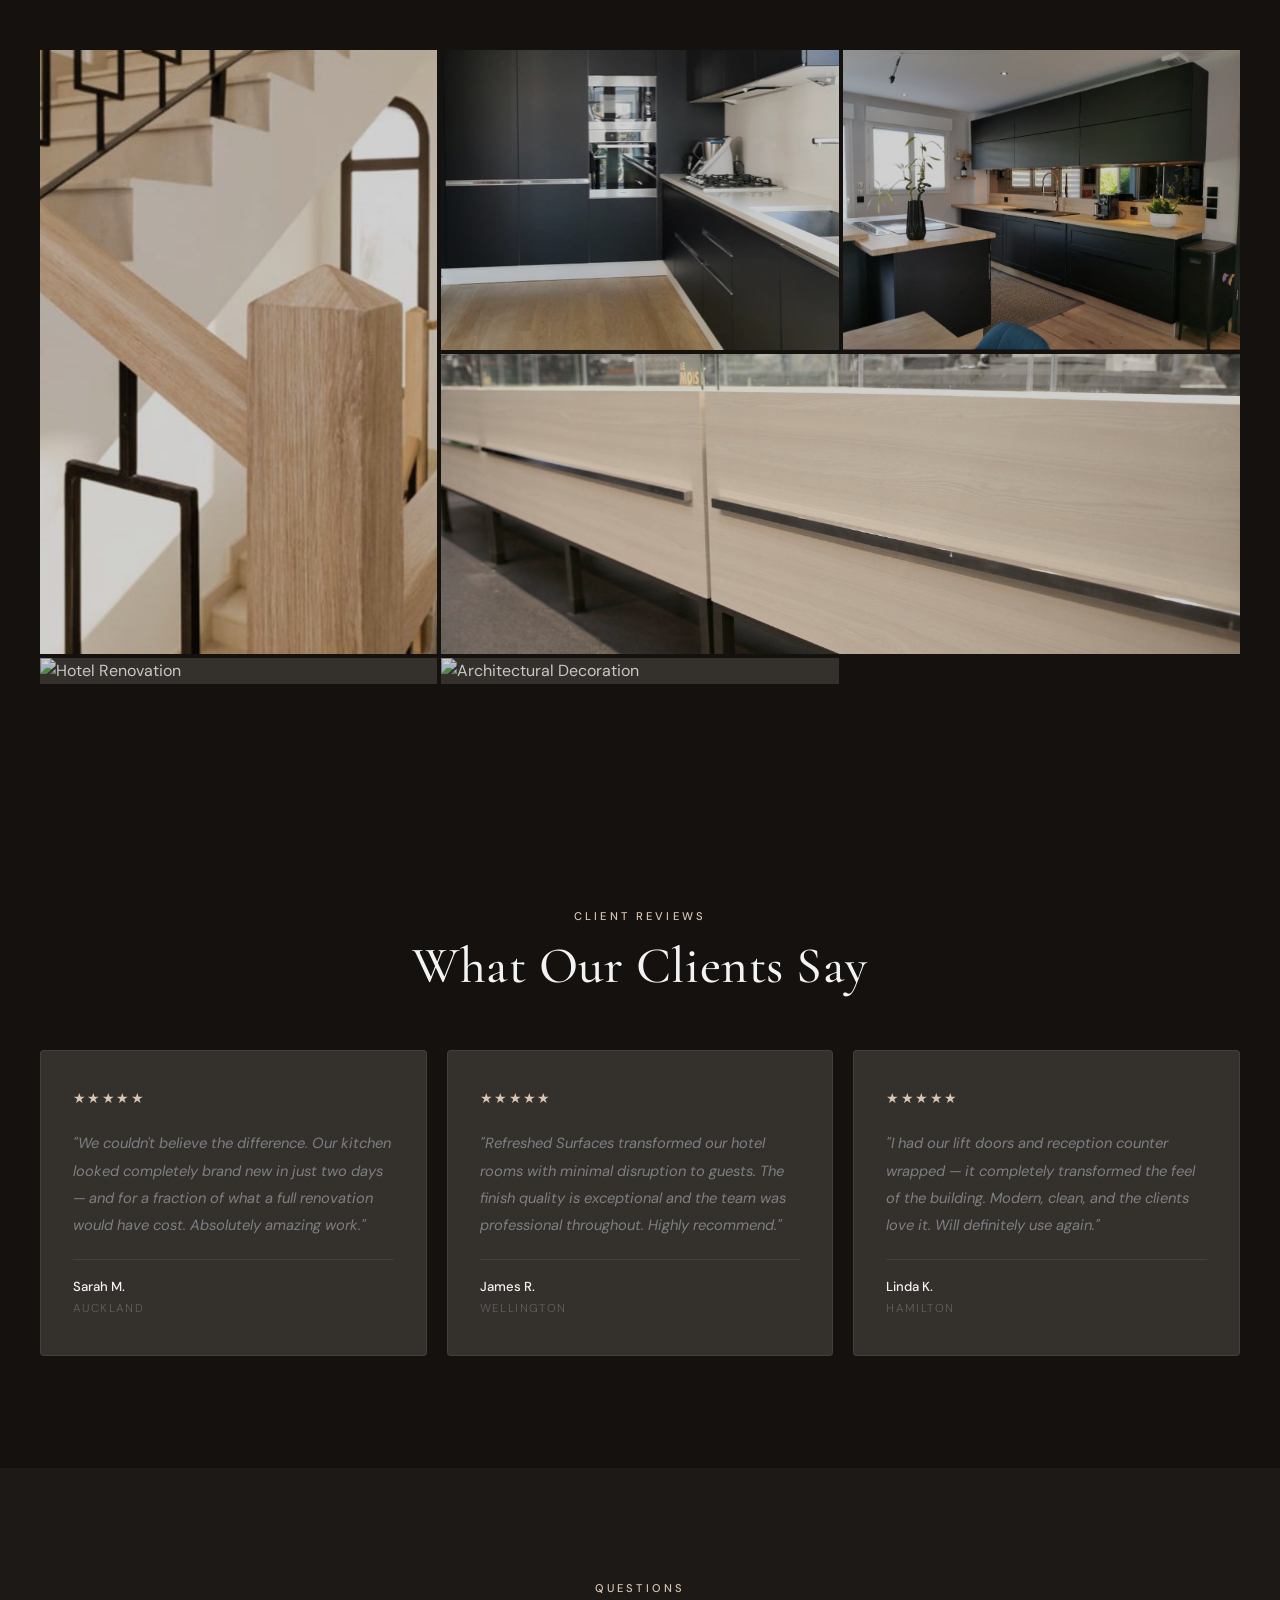
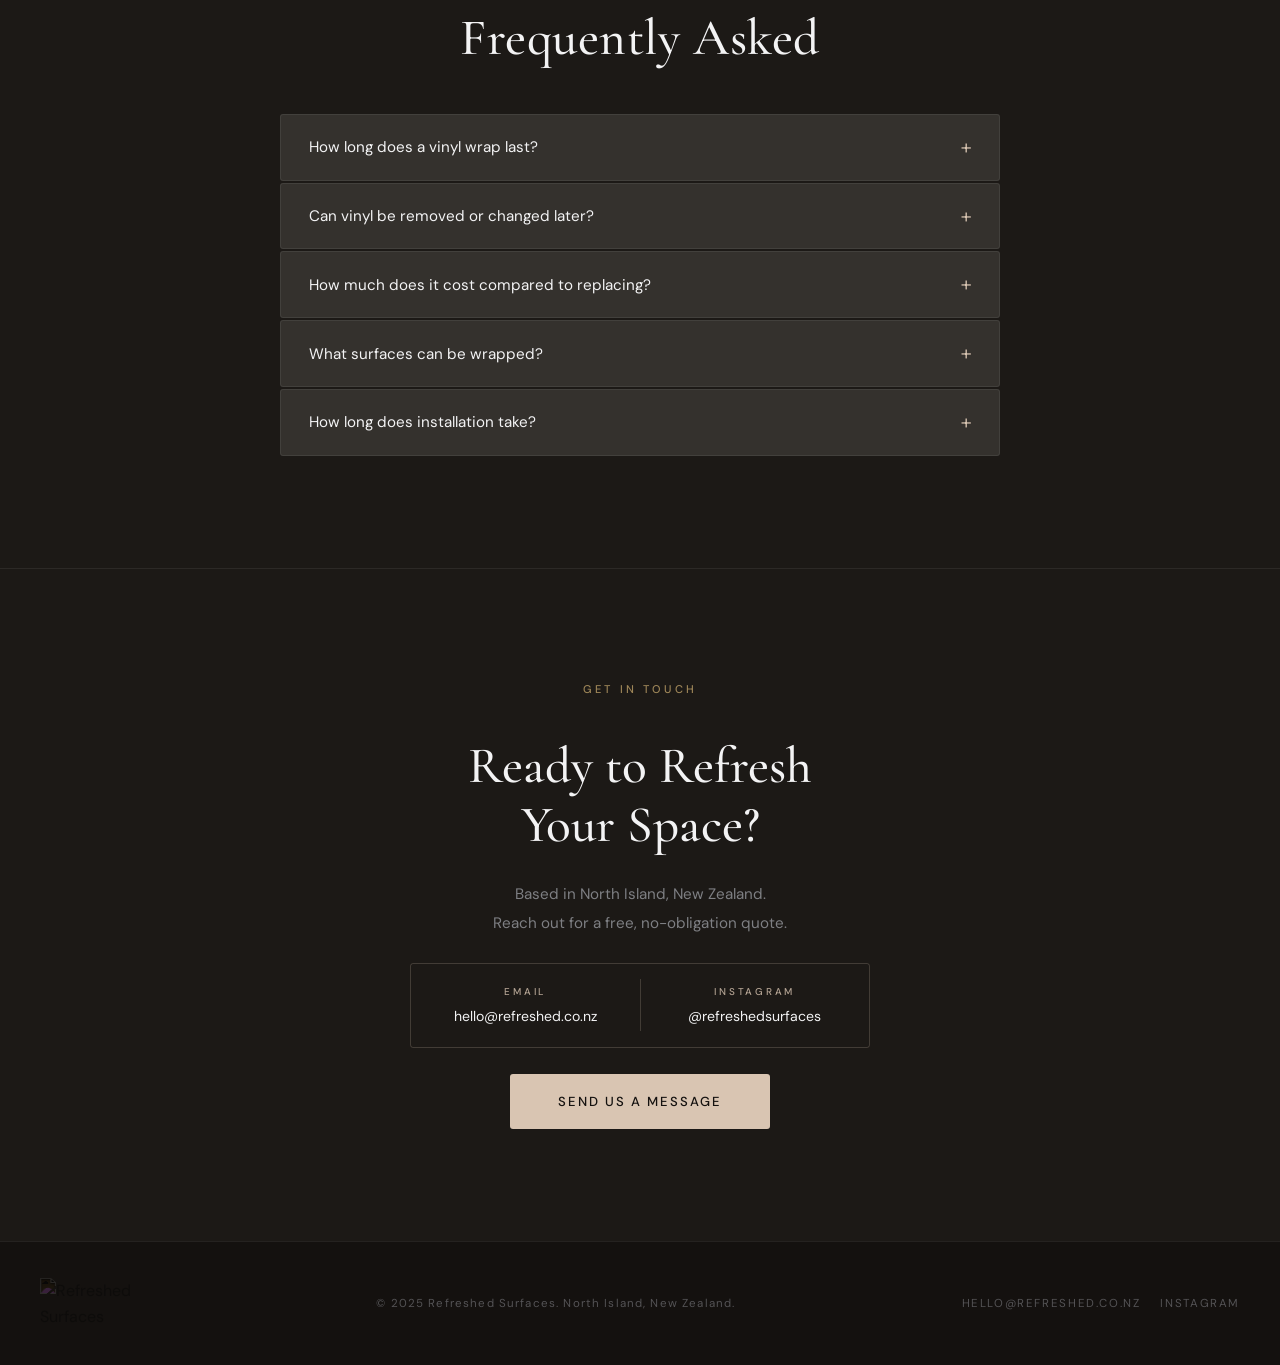
==== commit f7c54d49: "d" ====
--- a/index.html
+++ b/index.html
@@ -22,7 +22,7 @@
         <li><a href="#transformations" class="nav-link">Transformations</a></li>
       </ul>
       <a href="#hero" class="nav-logo-wrap">
-        <img src="images/logo/logo.svg" alt="Refreshed Surfaces" class="nav-logo" />
+        <img src="images/logo.svg" alt="Refreshed Surfaces" class="nav-logo" />
       </a>
       <ul class="nav-links nav-links--right">
         <li><a href="#work" class="nav-link">Our Work</a></li>
@@ -42,18 +42,18 @@
 
 
   <!-- ============================================================
-       SEÇÃO 1 — HERO
+       SEÇÃO 1 — HERO (com parallax)
   ============================================================ -->
   <section class="hero" id="hero">
-    <div class="hero-bg">
+    <div class="hero-bg" id="heroBg">
       <img src="images/after_0.jpg" alt="Kitchen transformation" class="hero-bg-img" />
     </div>
     <div class="hero-overlay"></div>
     <div class="hero-content">
-      <span class="eyebrow">Surface Transformation Specialists</span>
-      <h1 class="hero-title">Don't Replace.<br/>Refresh.</h1>
-      <p class="hero-subtitle">Premium vinyl wrapping for kitchens and architectural spaces <br>A smarter, more affordable way to transform any surface.</p>
-      <div class="hero-actions">
+      <span class="eyebrow reveal">Surface Transformation Specialists</span>
+      <h1 class="hero-title reveal">Don't Replace.<br/>Refresh.</h1>
+      <p class="hero-subtitle reveal">Premium vinyl wrapping for kitchens and architectural spaces — a smarter, more affordable way to transform any surface.</p>
+      <div class="hero-actions reveal">
         <a href="#services" class="btn btn--primary">Explore Services</a>
         <a href="#transformations" class="btn btn--ghost">See Transformations</a>
       </div>
@@ -63,7 +63,35 @@
 
 
   <!-- ============================================================
-       SEÇÃO 2 — STRIP
+       SEÇÃO 2 — STATS BAR
+  ============================================================ -->
+  <section class="stats reveal">
+    <div class="stats-inner">
+      <div class="stat-item">
+        <span class="stat-number">50+</span>
+        <span class="stat-label">Projects Completed</span>
+      </div>
+      <div class="stat-divider"></div>
+      <div class="stat-item">
+        <span class="stat-number">100+</span>
+        <span class="stat-label">Finishes Available</span>
+      </div>
+      <div class="stat-divider"></div>
+      <div class="stat-item">
+        <span class="stat-number">5+</span>
+        <span class="stat-label">Years Experience</span>
+      </div>
+      <div class="stat-divider"></div>
+      <div class="stat-item">
+        <span class="stat-number">100%</span>
+        <span class="stat-label">Client Satisfaction</span>
+      </div>
+    </div>
+  </section>
+
+
+  <!-- ============================================================
+       SEÇÃO 3 — STRIP
   ============================================================ -->
   <section class="strip">
     <div class="strip-inner">
@@ -86,17 +114,15 @@
 
 
   <!-- ============================================================
-       SEÇÃO 3 — SERVICES
+       SEÇÃO 4 — SERVICES
   ============================================================ -->
   <section class="services" id="services">
-    <div class="section-header">
+    <div class="section-header reveal">
       <span class="eyebrow">What We Do</span>
       <h2 class="section-title">Our Services</h2>
     </div>
     <div class="services-grid">
-
-      <!-- Kitchen Renovation -->
-      <div class="service-card">
+      <div class="service-card reveal">
         <div class="service-img-wrap">
           <img src="images/Kitchen_Renovation.jpg" alt="Kitchen Renovation" class="service-img" />
         </div>
@@ -113,9 +139,7 @@
           <a href="mailto:hello@refreshed.co.nz" class="service-link">Get a Quote →</a>
         </div>
       </div>
-
-      <!-- Architectural / Decoration -->
-      <div class="service-card service-card--alt">
+      <div class="service-card service-card--alt reveal">
         <div class="service-img-wrap">
           <img src="images/architectural_decoration.jpg" alt="Architectural Decoration" class="service-img" />
         </div>
@@ -132,93 +156,111 @@
           <a href="mailto:hello@refreshed.co.nz" class="service-link">Get a Quote →</a>
         </div>
       </div>
-
-    </div>
-  </section>
-
-
-  <!-- ============================================================
-       SEÇÃO 4 — BEFORE & AFTER SLIDERS
+    </div>
+  </section>
+
+
+  <!-- ============================================================
+       SEÇÃO 5 — PROCESS
+  ============================================================ -->
+  <section class="process" id="process">
+    <div class="section-header reveal">
+      <span class="eyebrow">How It Works</span>
+      <h2 class="section-title">Simple Process,<br/>Stunning Results</h2>
+    </div>
+    <div class="process-grid">
+
+      <div class="process-step reveal">
+        <div class="process-number">01</div>
+        <div class="process-body">
+          <h3 class="process-title">Free Consultation</h3>
+          <p class="process-desc">We visit your space, understand your vision, and recommend the best vinyl finishes to achieve the look you want — with no obligation.</p>
+        </div>
+      </div>
+
+      <div class="process-connector"></div>
+
+      <div class="process-step reveal">
+        <div class="process-number">02</div>
+        <div class="process-body">
+          <h3 class="process-title">Choose Your Finish</h3>
+          <p class="process-desc">Browse our library of 100+ premium finishes — from matte black and concrete to wood grain and marble. We bring samples directly to you.</p>
+        </div>
+      </div>
+
+      <div class="process-connector"></div>
+
+      <div class="process-step reveal">
+        <div class="process-number">03</div>
+        <div class="process-body">
+          <h3 class="process-title">Professional Installation</h3>
+          <p class="process-desc">Our team wraps your surfaces with precision and care. Most projects are completed within 1–3 days with minimal disruption to your home or business.</p>
+        </div>
+      </div>
+
+      <div class="process-connector"></div>
+
+      <div class="process-step reveal">
+        <div class="process-number">04</div>
+        <div class="process-body">
+          <h3 class="process-title">Enjoy the Transformation</h3>
+          <p class="process-desc">Your space is completely refreshed. Our vinyl wraps are durable, easy to clean, and designed to last — at a fraction of the cost of replacement.</p>
+        </div>
+      </div>
+
+    </div>
+  </section>
+
+
+  <!-- ============================================================
+       SEÇÃO 6 — BEFORE & AFTER SLIDERS
   ============================================================ -->
   <section class="transformations" id="transformations">
-    <div class="section-header">
+    <div class="section-header reveal">
       <span class="eyebrow">See the Difference</span>
       <h2 class="section-title">Before & After</h2>
       <p class="section-sub">Drag the slider to reveal the transformation</p>
     </div>
-
     <div class="sliders-grid">
 
-      <!-- Slider 1 -->
-      <div class="slider-wrap">
-        <div class="ba-slider" data-before="images/before_0.jpg" data-after="images/after_0.jpg">
+      <div class="slider-wrap reveal">
+        <div class="ba-slider">
           <div class="ba-after"><img src="images/after_0.jpg" alt="After" /></div>
           <div class="ba-before"><img src="images/before_0.jpg" alt="Before" /></div>
-          <div class="ba-handle">
-            <div class="ba-line"></div>
-            <div class="ba-circle">
-              <span class="ba-arrow ba-arrow--left">‹</span>
-              <span class="ba-arrow ba-arrow--right">›</span>
-            </div>
-            <div class="ba-line"></div>
-          </div>
+          <div class="ba-handle"><div class="ba-line"></div><div class="ba-circle"><span class="ba-arrow">‹</span><span class="ba-arrow">›</span></div><div class="ba-line"></div></div>
           <span class="ba-label ba-label--before">Before</span>
           <span class="ba-label ba-label--after">After</span>
         </div>
         <p class="slider-caption">Kitchen Cabinet Renovation</p>
       </div>
 
-      <!-- Slider 2 -->
-      <div class="slider-wrap">
-        <div class="ba-slider" data-before="images/before_1.jpg" data-after="images/after_1.jpg">
+      <div class="slider-wrap reveal">
+        <div class="ba-slider">
           <div class="ba-after"><img src="images/after_1.jpg" alt="After" /></div>
           <div class="ba-before"><img src="images/before_1.jpg" alt="Before" /></div>
-          <div class="ba-handle">
-            <div class="ba-line"></div>
-            <div class="ba-circle">
-              <span class="ba-arrow ba-arrow--left">‹</span>
-              <span class="ba-arrow ba-arrow--right">›</span>
-            </div>
-            <div class="ba-line"></div>
-          </div>
+          <div class="ba-handle"><div class="ba-line"></div><div class="ba-circle"><span class="ba-arrow">‹</span><span class="ba-arrow">›</span></div><div class="ba-line"></div></div>
           <span class="ba-label ba-label--before">Before</span>
           <span class="ba-label ba-label--after">After</span>
         </div>
         <p class="slider-caption">Hotel Room Renovation</p>
       </div>
 
-      <!-- Slider 3 -->
-      <div class="slider-wrap">
-        <div class="ba-slider" data-before="images/before_4.jpg" data-after="images/after_4.jpg">
+      <div class="slider-wrap reveal">
+        <div class="ba-slider">
           <div class="ba-after"><img src="images/after_4.jpg" alt="After" /></div>
           <div class="ba-before"><img src="images/before_4.jpg" alt="Before" /></div>
-          <div class="ba-handle">
-            <div class="ba-line"></div>
-            <div class="ba-circle">
-              <span class="ba-arrow ba-arrow--left">‹</span>
-              <span class="ba-arrow ba-arrow--right">›</span>
-            </div>
-            <div class="ba-line"></div>
-          </div>
+          <div class="ba-handle"><div class="ba-line"></div><div class="ba-circle"><span class="ba-arrow">‹</span><span class="ba-arrow">›</span></div><div class="ba-line"></div></div>
           <span class="ba-label ba-label--before">Before</span>
           <span class="ba-label ba-label--after">After</span>
         </div>
         <p class="slider-caption">Kitchen Makeover</p>
       </div>
 
-      <!-- Slider 4 -->
-      <div class="slider-wrap">
-        <div class="ba-slider" data-before="images/before_7.jpg" data-after="images/after_7.jpg">
+      <div class="slider-wrap reveal">
+        <div class="ba-slider">
           <div class="ba-after"><img src="images/after_7.jpg" alt="After" /></div>
           <div class="ba-before"><img src="images/before_7.jpg" alt="Before" /></div>
-          <div class="ba-handle">
-            <div class="ba-line"></div>
-            <div class="ba-circle">
-              <span class="ba-arrow ba-arrow--left">‹</span>
-              <span class="ba-arrow ba-arrow--right">›</span>
-            </div>
-            <div class="ba-line"></div>
-          </div>
+          <div class="ba-handle"><div class="ba-line"></div><div class="ba-circle"><span class="ba-arrow">‹</span><span class="ba-arrow">›</span></div><div class="ba-line"></div></div>
           <span class="ba-label ba-label--before">Before</span>
           <span class="ba-label ba-label--after">After</span>
         </div>
@@ -230,41 +272,177 @@
 
 
   <!-- ============================================================
-       SEÇÃO 5 — OUR WORK (galeria)
+       SEÇÃO 7 — OUR WORK (galeria com lightbox e hover)
   ============================================================ -->
   <section class="work" id="work">
-    <div class="section-header">
+    <div class="section-header reveal">
       <span class="eyebrow">Portfolio</span>
       <h2 class="section-title">Our Work</h2>
     </div>
     <div class="gallery-grid">
-      <div class="gallery-item gallery-item--tall">
-        <img src="images/after_3.jpg" alt="Project" class="gallery-img" />
-      </div>
-      <div class="gallery-item">
-        <img src="images/after_5.jpg" alt="Project" class="gallery-img" />
-      </div>
-      <div class="gallery-item">
-        <img src="images/after_8.jpg" alt="Project" class="gallery-img" />
-      </div>
-      <div class="gallery-item gallery-item--wide">
-        <img src="images/after_2.jpg" alt="Project" class="gallery-img" />
-      </div>
-      <div class="gallery-item">
-        <img src="images/after_6.jpg" alt="Project" class="gallery-img" />
-      </div>
-      <div class="gallery-item">
-        <img src="images/after_1.jpg" alt="Project" class="gallery-img" />
-      </div>
-    </div>
-  </section>
-
-
-  <!-- ============================================================
-       SEÇÃO 6 — CONTACT
+
+      <div class="gallery-item gallery-item--tall reveal" data-caption="Staircase Wrap">
+        <img src="images/after_3.jpg" alt="Staircase Wrap" class="gallery-img" />
+        <div class="gallery-hover">
+          <span class="gallery-hover-label">Staircase Wrap</span>
+          <span class="gallery-hover-icon">↗</span>
+        </div>
+      </div>
+
+      <div class="gallery-item reveal" data-caption="Kitchen Renovation">
+        <img src="images/after_5.jpg" alt="Kitchen Renovation" class="gallery-img" />
+        <div class="gallery-hover">
+          <span class="gallery-hover-label">Kitchen Renovation</span>
+          <span class="gallery-hover-icon">↗</span>
+        </div>
+      </div>
+
+      <div class="gallery-item reveal" data-caption="Cabinet Wrap">
+        <img src="images/after_8.jpg" alt="Cabinet Wrap" class="gallery-img" />
+        <div class="gallery-hover">
+          <span class="gallery-hover-label">Cabinet Wrap</span>
+          <span class="gallery-hover-icon">↗</span>
+        </div>
+      </div>
+
+      <div class="gallery-item gallery-item--wide reveal" data-caption="Full Kitchen Transformation">
+        <img src="images/after_2.jpg" alt="Full Kitchen" class="gallery-img" />
+        <div class="gallery-hover">
+          <span class="gallery-hover-label">Full Kitchen Transformation</span>
+          <span class="gallery-hover-icon">↗</span>
+        </div>
+      </div>
+
+      <div class="gallery-item reveal" data-caption="Hotel Renovation">
+        <img src="images/after_6.jpg" alt="Hotel Renovation" class="gallery-img" />
+        <div class="gallery-hover">
+          <span class="gallery-hover-label">Hotel Renovation</span>
+          <span class="gallery-hover-icon">↗</span>
+        </div>
+      </div>
+
+      <div class="gallery-item reveal" data-caption="Architectural Decoration">
+        <img src="images/after_1.jpg" alt="Architectural Decoration" class="gallery-img" />
+        <div class="gallery-hover">
+          <span class="gallery-hover-label">Architectural Decoration</span>
+          <span class="gallery-hover-icon">↗</span>
+        </div>
+      </div>
+
+    </div>
+  </section>
+
+
+  <!-- ============================================================
+       SEÇÃO 8 — TESTIMONIALS
+  ============================================================ -->
+  <section class="testimonials" id="testimonials">
+    <div class="section-header reveal">
+      <span class="eyebrow">Client Reviews</span>
+      <h2 class="section-title">What Our Clients Say</h2>
+    </div>
+    <div class="testimonials-grid">
+
+      <div class="testimonial-card reveal">
+        <div class="testimonial-stars">★★★★★</div>
+        <p class="testimonial-text">"We couldn't believe the difference. Our kitchen looked completely brand new in just two days — and for a fraction of what a full renovation would have cost. Absolutely amazing work."</p>
+        <div class="testimonial-author">
+          <span class="testimonial-name">Sarah M.</span>
+          <span class="testimonial-location">Auckland</span>
+        </div>
+      </div>
+
+      <div class="testimonial-card reveal">
+        <div class="testimonial-stars">★★★★★</div>
+        <p class="testimonial-text">"Refreshed Surfaces transformed our hotel rooms with minimal disruption to guests. The finish quality is exceptional and the team was professional throughout. Highly recommend."</p>
+        <div class="testimonial-author">
+          <span class="testimonial-name">James R.</span>
+          <span class="testimonial-location">Wellington</span>
+        </div>
+      </div>
+
+      <div class="testimonial-card reveal">
+        <div class="testimonial-stars">★★★★★</div>
+        <p class="testimonial-text">"I had our lift doors and reception counter wrapped — it completely transformed the feel of the building. Modern, clean, and the clients love it. Will definitely use again."</p>
+        <div class="testimonial-author">
+          <span class="testimonial-name">Linda K.</span>
+          <span class="testimonial-location">Hamilton</span>
+        </div>
+      </div>
+
+    </div>
+  </section>
+
+
+  <!-- ============================================================
+       SEÇÃO 9 — FAQ
+  ============================================================ -->
+  <section class="faq" id="faq">
+    <div class="section-header reveal">
+      <span class="eyebrow">Questions</span>
+      <h2 class="section-title">Frequently Asked</h2>
+    </div>
+    <div class="faq-list">
+
+      <div class="faq-item reveal">
+        <button class="faq-question">
+          <span>How long does a vinyl wrap last?</span>
+          <span class="faq-icon">+</span>
+        </button>
+        <div class="faq-answer">
+          <p>With proper care, a professional vinyl wrap can last 5–10 years. Our wraps are UV-resistant, moisture-proof, and easy to clean — making them ideal for kitchens and high-traffic areas.</p>
+        </div>
+      </div>
+
+      <div class="faq-item reveal">
+        <button class="faq-question">
+          <span>Can vinyl be removed or changed later?</span>
+          <span class="faq-icon">+</span>
+        </button>
+        <div class="faq-answer">
+          <p>Yes. One of the biggest advantages of vinyl wrapping is that it's fully removable. If you want to change the colour or finish down the track, we can remove the old wrap and apply a new one without damaging the surface underneath.</p>
+        </div>
+      </div>
+
+      <div class="faq-item reveal">
+        <button class="faq-question">
+          <span>How much does it cost compared to replacing?</span>
+          <span class="faq-icon">+</span>
+        </button>
+        <div class="faq-answer">
+          <p>Vinyl wrapping typically costs 60–80% less than full replacement. A kitchen cabinet wrap, for example, can cost a fraction of new cabinetry — with results that are visually indistinguishable.</p>
+        </div>
+      </div>
+
+      <div class="faq-item reveal">
+        <button class="faq-question">
+          <span>What surfaces can be wrapped?</span>
+          <span class="faq-icon">+</span>
+        </button>
+        <div class="faq-answer">
+          <p>We can wrap almost any flat or slightly curved surface — kitchen cabinets, drawer fronts, doors, walls, furniture, lift interiors, reception counters, and more. If you're unsure, just ask us during your free consultation.</p>
+        </div>
+      </div>
+
+      <div class="faq-item reveal">
+        <button class="faq-question">
+          <span>How long does installation take?</span>
+          <span class="faq-icon">+</span>
+        </button>
+        <div class="faq-answer">
+          <p>Most residential kitchen projects take 1–2 days. Larger commercial projects may take 3–5 days. We work efficiently to minimise disruption to your home or business.</p>
+        </div>
+      </div>
+
+    </div>
+  </section>
+
+
+  <!-- ============================================================
+       SEÇÃO 10 — CONTACT
   ============================================================ -->
   <section class="contact" id="contact">
-    <div class="contact-inner">
+    <div class="contact-inner reveal">
       <span class="eyebrow eyebrow--light">Get In Touch</span>
       <h2 class="contact-title">Ready to Refresh<br/>Your Space?</h2>
       <p class="contact-sub">Based in North Island, New Zealand.<br/>Reach out for a free, no-obligation quote.</p>
@@ -289,7 +467,7 @@
   ============================================================ -->
   <footer class="footer">
     <div class="footer-inner">
-      <img src="images/logo/logo.svg" alt="Refreshed Surfaces" class="footer-logo" />
+      <img src="images/logo.svg" alt="Refreshed Surfaces" class="footer-logo" />
       <span class="footer-copy">© 2025 Refreshed Surfaces. North Island, New Zealand.</span>
       <div class="footer-links">
         <a href="mailto:hello@refreshed.co.nz" class="footer-link">hello@refreshed.co.nz</a>
@@ -300,16 +478,35 @@
 
 
   <!-- ============================================================
-       JAVASCRIPT — Navbar scroll + Hamburger + Before/After Slider
+       LIGHTBOX (overlay para galeria)
+  ============================================================ -->
+  <div class="lightbox" id="lightbox">
+    <button class="lightbox-close" id="lightboxClose">✕</button>
+    <button class="lightbox-prev" id="lightboxPrev">‹</button>
+    <button class="lightbox-next" id="lightboxNext">›</button>
+    <div class="lightbox-img-wrap">
+      <img src="" alt="" class="lightbox-img" id="lightboxImg" />
+    </div>
+    <span class="lightbox-caption" id="lightboxCaption"></span>
+  </div>
+
+
+  <!-- ============================================================
+       JAVASCRIPT
   ============================================================ -->
   <script>
-    /* --- Navbar: fundo sólido ao rolar --- */
+
+    /* ============================================================
+       NAVBAR — fundo sólido ao rolar
+    ============================================================ */
     const navbar = document.getElementById('navbar');
     window.addEventListener('scroll', () => {
       navbar.classList.toggle('navbar--scrolled', window.scrollY > 60);
     });
 
-    /* --- Hamburger menu --- */
+    /* ============================================================
+       HAMBURGER MENU
+    ============================================================ */
     const hamburger = document.getElementById('navHamburger');
     const mobileMenu = document.getElementById('navMobile');
     hamburger.addEventListener('click', () => {
@@ -323,40 +520,48 @@
       });
     });
 
-    /* --- Before/After Slider --- */
+    /* Parallax removido — causava conflito com navbar fixed */
+
+    /* ============================================================
+       SCROLL REVEAL — elementos aparecem ao entrar na tela
+    ============================================================ */
+    const revealObserver = new IntersectionObserver((entries) => {
+      entries.forEach(entry => {
+        if (entry.isIntersecting) {
+          entry.target.classList.add('revealed');
+          revealObserver.unobserve(entry.target);
+        }
+      });
+    }, { threshold: 0.12 });
+
+    document.querySelectorAll('.reveal').forEach(el => revealObserver.observe(el));
+
+    /* ============================================================
+       BEFORE/AFTER SLIDER
+    ============================================================ */
     document.querySelectorAll('.ba-slider').forEach(slider => {
       const beforeDiv = slider.querySelector('.ba-before');
       const handle    = slider.querySelector('.ba-handle');
       let dragging    = false;
 
-      /* Define posição inicial em 50% */
       setPosition(50);
 
       function setPosition(pct) {
-        /* clip-path revela a parte esquerda da imagem before */
         beforeDiv.style.clipPath = `inset(0 ${100 - pct}% 0 0)`;
         handle.style.left = pct + '%';
-
-        /* Esconde a label "Before" quando o slider vai muito para a esquerda */
-        const labelBefore = slider.querySelector('.ba-label--before');
-        const labelAfter  = slider.querySelector('.ba-label--after');
-        labelBefore.style.opacity = pct < 15 ? '0' : '1';
-        labelAfter.style.opacity  = pct > 85 ? '0' : '1';
+        slider.querySelector('.ba-label--before').style.opacity = pct < 15 ? '0' : '1';
+        slider.querySelector('.ba-label--after').style.opacity  = pct > 85 ? '0' : '1';
       }
 
       function getPercent(e) {
         const rect = slider.getBoundingClientRect();
         const clientX = e.touches ? e.touches[0].clientX : e.clientX;
-        const pct = ((clientX - rect.left) / rect.width) * 100;
-        return Math.min(Math.max(pct, 1), 99);
+        return Math.min(Math.max(((clientX - rect.left) / rect.width) * 100, 1), 99);
       }
 
-      /* Mouse */
       slider.addEventListener('mousedown', e => { dragging = true; setPosition(getPercent(e)); });
       window.addEventListener('mouseup',   () => dragging = false);
       window.addEventListener('mousemove', e => { if (dragging) setPosition(getPercent(e)); });
-
-      /* Touch (mobile) */
       slider.addEventListener('touchstart', e => { dragging = true; setPosition(getPercent(e)); }, { passive: true });
       window.addEventListener('touchend',   () => dragging = false);
       window.addEventListener('touchmove',  e => {
@@ -365,6 +570,85 @@
         setPosition(getPercent(e));
       }, { passive: false });
     });
+
+    /* ============================================================
+       LIGHTBOX — galeria
+    ============================================================ */
+    const lightbox        = document.getElementById('lightbox');
+    const lightboxImg     = document.getElementById('lightboxImg');
+    const lightboxCaption = document.getElementById('lightboxCaption');
+    const lightboxClose   = document.getElementById('lightboxClose');
+    const lightboxPrev    = document.getElementById('lightboxPrev');
+    const lightboxNext    = document.getElementById('lightboxNext');
+
+    const galleryItems = Array.from(document.querySelectorAll('.gallery-item'));
+    let currentIndex = 0;
+
+    function openLightbox(index) {
+      currentIndex = index;
+      const item    = galleryItems[index];
+      const img     = item.querySelector('.gallery-img');
+      const caption = item.dataset.caption || '';
+      lightboxImg.src         = img.src;
+      lightboxImg.alt         = caption;
+      lightboxCaption.textContent = caption;
+      lightbox.classList.add('lightbox--open');
+      document.body.style.overflow = 'hidden';
+    }
+
+    function closeLightbox() {
+      lightbox.classList.remove('lightbox--open');
+      document.body.style.overflow = '';
+    }
+
+    function showPrev() {
+      currentIndex = (currentIndex - 1 + galleryItems.length) % galleryItems.length;
+      openLightbox(currentIndex);
+    }
+
+    function showNext() {
+      currentIndex = (currentIndex + 1) % galleryItems.length;
+      openLightbox(currentIndex);
+    }
+
+    /* Clique em cada item da galeria */
+    galleryItems.forEach((item, index) => {
+      item.addEventListener('click', () => openLightbox(index));
+    });
+
+    lightboxClose.addEventListener('click', closeLightbox);
+    lightboxPrev.addEventListener('click', showPrev);
+    lightboxNext.addEventListener('click', showNext);
+
+    /* Fecha ao clicar fora da imagem */
+    lightbox.addEventListener('click', e => {
+      if (e.target === lightbox) closeLightbox();
+    });
+
+    /* Teclas do teclado */
+    document.addEventListener('keydown', e => {
+      if (!lightbox.classList.contains('lightbox--open')) return;
+      if (e.key === 'Escape')     closeLightbox();
+      if (e.key === 'ArrowLeft')  showPrev();
+      if (e.key === 'ArrowRight') showNext();
+    });
+
+    /* ============================================================
+       FAQ — accordion abre/fecha
+    ============================================================ */
+    document.querySelectorAll('.faq-question').forEach(btn => {
+      btn.addEventListener('click', () => {
+        const item    = btn.closest('.faq-item');
+        const isOpen  = item.classList.contains('faq-item--open');
+
+        /* Fecha todos */
+        document.querySelectorAll('.faq-item').forEach(i => i.classList.remove('faq-item--open'));
+
+        /* Abre o clicado (se não estava aberto) */
+        if (!isOpen) item.classList.add('faq-item--open');
+      });
+    });
+
   </script>
 
 </body>
--- a/css/styles.css
+++ b/css/styles.css
@@ -24,26 +24,26 @@
 ================================================================ */
 :root {
   /* --- Cores ---
-     #30362f — Charcoal Brown   → fundo principal
-     #625834 — Olive Bark       → superfícies elevadas
-     #fffbdb — Cornsilk         → texto principal
-     #a59132 — Dark Goldenrod   → accent / destaques
-     #da7422 — Ochre            → hover / botão
+     #14110f — Onyx       → fundo principal
+     #34312d — Graphite   → cards
+     #7e7f83 — Grey       → texto secundário
+     #d9c5b2 — Pale Oak   → accent / destaques
+     #f3f3f4 — Platinum   → texto principal
   */
-  --bg:           #30362f;                       /* Fundo principal — Charcoal Brown */
-  --bg-soft:      #373d36;                       /* Fundo alternado — Charcoal Brown claro */
-  --bg-card:      #2a2f29;                       /* Fundo dos cards — Charcoal Brown escuro */
-  --bg-surface:   #625834;                       /* Superfícies elevadas — Olive Bark */
-
-  --gold:         #a59132;                       /* Accent principal — Dark Goldenrod */
-  --gold-light:   #da7422;                       /* Hover — Ochre */
-  --gold-dim:     rgba(165, 145, 50, 0.15);
-
-  --cream:        #fffbdb;                       /* Texto principal — Cornsilk */
-  --text-mid:     rgba(255, 251, 219, 0.70);     /* Texto secundário */
-  --text-muted:   rgba(255, 251, 219, 0.40);     /* Texto terciário */
-  --border:       rgba(165, 145, 50, 0.28);      /* Borda Goldenrod sutil */
-  --border-soft:  rgba(255, 251, 219, 0.09);     /* Borda muito sutil */
+  --bg:           #14110f;                       /* Fundo principal — Onyx */
+  --bg-soft:      #1c1916;                       /* Fundo alternado — Onyx claro */
+  --bg-card:      #34312d;                       /* Fundo dos cards — Graphite */
+  --bg-surface:   #3e3b36;                       /* Superfícies elevadas — Graphite claro */
+
+  --gold:         #d9c5b2;                       /* Accent principal — Pale Oak */
+  --gold-light:   #e8d8c8;                       /* Hover — Pale Oak claro */
+  --gold-dim:     rgba(217, 197, 178, 0.13);
+
+  --cream:        #f3f3f4;                       /* Texto principal — Platinum */
+  --text-mid:     #7e7f83;                       /* Texto secundário — Grey */
+  --text-muted:   rgba(126, 127, 131, 0.60);     /* Texto terciário */
+  --border:       rgba(217, 197, 178, 0.20);     /* Borda Pale Oak sutil */
+  --border-soft:  rgba(243, 243, 244, 0.07);     /* Borda muito sutil */
 
   /* --- Fontes --- */
   --font-display: 'Cormorant Garamond', Georgia, serif; /* Títulos elegantes */
@@ -130,12 +130,12 @@
 }
 .btn--primary {
   background-color: var(--gold);
-  color: #1e2218;
-}
-.btn--primary:hover { background-color: var(--gold-light); color: #fffbdb; }
+  color: #14110f;
+}
+.btn--primary:hover { background-color: var(--gold-light); color: #14110f; }
 
 .btn--ghost {
-  border: 1px solid rgba(240, 234, 224, 0.3);
+  border: 1px solid rgba(243, 243, 244, 0.22);
   color: var(--cream);
 }
 .btn--ghost:hover {
@@ -149,16 +149,16 @@
    SEÇÃO 4 — NAVBAR
 ================================================================ */
 .navbar {
-  position: fixed;
-  top: 0; left: 0; right: 0;
-  z-index: 200;
-  transition: background-color 0.4s ease, box-shadow 0.4s ease;
-  background: linear-gradient(to bottom, rgba(30,34,28,0.88) 0%, transparent 100%);
+  position: fixed !important;
+  top: 0 !important;
+  left: 0;
+  right: 0;
+  z-index: 9999;
+  background: #14110f;
+  will-change: transform;              /* Força GPU — garante que fica fixo */
 }
 .navbar--scrolled {
-  background: rgba(36, 41, 34, 0.97);
-  backdrop-filter: blur(16px);
-  box-shadow: 0 1px 0 var(--border-soft);
+  background: #14110f;
 }
 
 .nav-inner {
@@ -170,7 +170,7 @@
   padding: 20px 32px;
 }
 
-.nav-logo { width: 148px; height: auto; filter: invert(1) sepia(0.1) brightness(0.9); transition: opacity 0.3s; }
+.nav-logo { width: 148px; height: auto; filter: invert(1) sepia(0.1) brightness(0.88); transition: opacity 0.3s; }
 .nav-logo:hover { opacity: 0.75; }
 
 .nav-links { display: flex; align-items: center; gap: 28px; }
@@ -181,10 +181,10 @@
   font-weight: 400;
   letter-spacing: 0.12em;
   text-transform: uppercase;
-  color: var(--text-mid);
+  color: #7e7f83;
   transition: color var(--tr);
 }
-.nav-link:hover { color: var(--cream); }
+.nav-link:hover { color: #f3f3f4; }
 
 .nav-cta {
   font-family: var(--font-body);
@@ -206,10 +206,10 @@
 .nav-hamburger--open span:nth-child(2) { opacity: 0; }
 .nav-hamburger--open span:nth-child(3) { transform: translateY(-6.5px) rotate(-45deg); }
 
-.nav-mobile { display: none; flex-direction: column; background: rgba(36,41,34,0.98); padding: 0 24px 20px; border-top: 1px solid var(--border-soft); overflow: hidden; max-height: 0; transition: max-height 0.4s ease; }
+.nav-mobile { display: none; flex-direction: column; background: rgba(238,240,242,0.98); padding: 0 24px 20px; border-top: 1px solid var(--border-soft); overflow: hidden; max-height: 0; transition: max-height 0.4s ease; }
 .nav-mobile--open { max-height: 400px; }
-.nav-mobile-link { font-size: 0.85rem; font-weight: 400; letter-spacing: 0.16em; text-transform: uppercase; color: var(--text-mid); padding: 15px 0; border-bottom: 1px solid var(--border-soft); transition: color var(--tr); }
-.nav-mobile-link:hover { color: var(--cream); }
+.nav-mobile-link { font-size: 0.85rem; font-weight: 400; letter-spacing: 0.16em; text-transform: uppercase; color: #7e7f83; padding: 15px 0; border-bottom: 1px solid var(--border-soft); transition: color var(--tr); }
+.nav-mobile-link:hover { color: #f3f3f4; }
 .nav-mobile-cta { color: var(--gold); border-bottom: none; }
 
 
@@ -224,36 +224,43 @@
   display: flex;
   align-items: center;
   justify-content: center;
-  overflow: hidden;
-}
-.hero-bg { position: absolute; inset: 0; z-index: 0; }
+  /* overflow: hidden removido — estava bloqueando o fixed da navbar */
+}
+.hero-bg {
+  position: absolute; inset: 0; z-index: 0;
+  overflow: hidden;                      /* Contém a imagem aqui em vez do pai */
+}
 .hero-bg-img {
   width: 100%; height: 100%;
   object-fit: cover; object-position: center;
-  /* filter: brightness(0.55) saturate(0.75); */
-  animation: heroZoom 25s var(--ease) forwards;
+  filter: brightness(0.65) saturate(0.85);
+  animation: heroZoom 10s var(--ease) forwards;
 }
 .hero-overlay {
   position: absolute; inset: 0; z-index: 1;
-  background: linear-gradient(160deg, rgba(30,34,28,0.25) 0%, rgba(30,34,28,0.62) 55%, rgba(30,34,28,0.88) 1000%);
+  background: linear-gradient(160deg, rgba(14,11,9,0.25) 0%, rgba(14,11,9,0.60) 55%, rgba(14,11,9,0.85) 100%);
 }
 .hero-content {
   position: relative; z-index: 2;
   text-align: center;
-  max-width: 680px;
-  padding: 0 24px;
+  max-width: 780px;
+  /* padding vertical garante que tudo fica visível mesmo em telas baixas */
+  padding: clamp(80px, 12vh, 120px) 32px clamp(60px, 8vh, 80px);
   display: flex; flex-direction: column; align-items: center;
-  gap: 22px;
+  gap: 0;                                  /* Gap individual por elemento abaixo */
+}
+.hero-content .eyebrow {
+  margin-bottom: clamp(16px, 2.5vh, 28px); /* Espaço após eyebrow */
 }
 .hero-title {
   font-family: var(--font-display);
-  font-size: clamp(3.4rem, 9vw, 7rem);
+  font-size: clamp(2.8rem, 5.5vw, 5rem);
   font-weight: 500;
-  line-height: 1.0;
+  line-height: 1.1;
   color: var(--cream);
+  white-space: nowrap;
+  margin-bottom: clamp(20px, 3vh, 36px);   /* Espaço após título */
   animation: fadeUp 0.9s ease 0.3s both;
-  white-space: nowrap;
-
 }
 .hero-subtitle {
   font-size: 1rem;
@@ -261,6 +268,7 @@
   line-height: 1.75;
   color: var(--text-mid);
   max-width: 440px;
+  margin-bottom: clamp(28px, 4vh, 48px);   /* Espaço após subtítulo */
   animation: fadeUp 0.9s ease 0.5s both;
 }
 .hero-actions { display: flex; gap: 14px; flex-wrap: wrap; justify-content: center; animation: fadeUp 0.9s ease 0.7s both; }
@@ -440,7 +448,7 @@
 
 .ba-arrow {
   font-size: 1.1rem;
-  color: #30362f;
+  color: #14110f;
   font-weight: 600;
   line-height: 1;
 }
@@ -592,6 +600,12 @@
   .nav-inner { padding: 16px 20px; }
   .nav-logo { width: 124px; }
 
+  /* Hero — mobile: quebra linha, reduz fonte e espaçamentos */
+  .hero-title { white-space: normal; font-size: clamp(2rem, 9vw, 3rem); margin-bottom: 16px; }
+  .hero-content { padding: 80px 20px 48px; }
+  .hero-content .eyebrow { margin-bottom: 12px; }
+  .hero-subtitle { margin-bottom: 24px; font-size: 0.92rem; }
+
   /* Strip */
   .strip-inner { flex-direction: column; gap: 18px; padding: 28px 20px; }
   .strip-divider { width: 36px; height: 1px; }
@@ -617,4 +631,415 @@
 
   /* Footer */
   .footer-inner { flex-direction: column; align-items: center; text-align: center; }
+}
+
+
+/* ================================================================
+   BLOCO ADICIONAL — Novas seções
+   Adicionado ao final do styles.css existente
+   Seções:
+   A. Scroll Reveal
+   B. Stats Bar
+   C. Process
+   D. Testimonials
+   E. FAQ
+   F. Lightbox
+   G. Gallery Hover
+   H. Responsivo mobile (adições)
+================================================================ */
+
+
+/* ================================================================
+   A — SCROLL REVEAL
+   Elementos começam invisíveis e sobem ao entrar na tela
+================================================================ */
+.reveal {
+  opacity: 0;
+  transform: translateY(28px);
+  transition: opacity 0.7s var(--ease), transform 0.7s var(--ease);
+}
+.reveal.revealed {
+  opacity: 1;
+  transform: translateY(0);
+}
+/* Delays escalonados para grupos de elementos */
+.reveal:nth-child(2) { transition-delay: 0.1s; }
+.reveal:nth-child(3) { transition-delay: 0.2s; }
+.reveal:nth-child(4) { transition-delay: 0.3s; }
+
+
+/* ================================================================
+   B — STATS BAR
+================================================================ */
+.stats {
+  background-color: var(--bg-surface);
+  border-top: 1px solid var(--border-soft);
+  border-bottom: 1px solid var(--border-soft);
+}
+.stats-inner {
+  max-width: var(--max);
+  margin: 0 auto;
+  padding: 48px 32px;
+  display: flex;
+  align-items: center;
+  justify-content: center;
+  gap: 0;
+}
+.stat-item {
+  flex: 1;
+  display: flex;
+  flex-direction: column;
+  align-items: center;
+  gap: 6px;
+}
+.stat-number {
+  font-family: var(--font-display);
+  font-size: clamp(2rem, 3.5vw, 3rem);
+  font-weight: 500;
+  color: var(--cream);
+  line-height: 1;
+}
+.stat-label {
+  font-size: 0.72rem;
+  font-weight: 400;
+  letter-spacing: 0.16em;
+  text-transform: uppercase;
+  color: var(--text-mid);
+}
+.stat-divider {
+  width: 1px;
+  height: 48px;
+  background-color: var(--border-soft);
+  flex-shrink: 0;
+}
+
+
+/* ================================================================
+   C — PROCESS
+================================================================ */
+.process {
+  padding: var(--pad);
+  background-color: var(--bg-soft);
+}
+.process .section-header {
+  max-width: var(--max);
+  margin: 0 auto 64px;
+}
+.process-grid {
+  max-width: var(--max);
+  margin: 0 auto;
+  display: flex;
+  align-items: flex-start;
+  gap: 0;
+}
+.process-step {
+  flex: 1;
+  display: flex;
+  flex-direction: column;
+  align-items: center;
+  text-align: center;
+  gap: 20px;
+  padding: 0 24px;
+}
+.process-number {
+  width: 56px;
+  height: 56px;
+  border-radius: 50%;
+  border: 1px solid var(--border);
+  display: flex;
+  align-items: center;
+  justify-content: center;
+  font-family: var(--font-display);
+  font-size: 1rem;
+  color: var(--gold);
+  flex-shrink: 0;
+}
+.process-title {
+  font-family: var(--font-display);
+  font-size: 1.3rem;
+  font-weight: 500;
+  color: var(--cream);
+}
+.process-desc {
+  font-size: 0.88rem;
+  font-weight: 400;
+  line-height: 1.8;
+  color: var(--text-mid);
+}
+/* Linha conectora entre os passos */
+.process-connector {
+  flex-shrink: 0;
+  width: 48px;
+  height: 1px;
+  background: linear-gradient(to right, var(--border), transparent);
+  margin-top: 28px; /* alinha com o centro do círculo */
+}
+
+
+/* ================================================================
+   D — TESTIMONIALS
+================================================================ */
+.testimonials {
+  padding: var(--pad);
+  background-color: var(--bg);
+}
+.testimonials .section-header {
+  max-width: var(--max);
+  margin: 0 auto 56px;
+}
+.testimonials-grid {
+  max-width: var(--max);
+  margin: 0 auto;
+  display: grid;
+  grid-template-columns: repeat(3, 1fr);
+  gap: 20px;
+}
+.testimonial-card {
+  background-color: var(--bg-card);
+  border: 1px solid var(--border-soft);
+  border-radius: 4px;
+  padding: 36px 32px;
+  display: flex;
+  flex-direction: column;
+  gap: 20px;
+  transition: transform var(--tr), box-shadow var(--tr);
+}
+.testimonial-card:hover {
+  transform: translateY(-4px);
+  box-shadow: 0 16px 40px rgba(0,0,0,0.2);
+}
+.testimonial-stars {
+  color: var(--gold);
+  font-size: 0.9rem;
+  letter-spacing: 0.1em;
+}
+.testimonial-text {
+  font-size: 0.92rem;
+  font-weight: 400;
+  line-height: 1.85;
+  color: var(--text-mid);
+  font-style: italic;
+  flex: 1;
+}
+.testimonial-author {
+  display: flex;
+  flex-direction: column;
+  gap: 3px;
+  padding-top: 16px;
+  border-top: 1px solid var(--border-soft);
+}
+.testimonial-name {
+  font-size: 0.82rem;
+  font-weight: 500;
+  color: var(--cream);
+}
+.testimonial-location {
+  font-size: 0.72rem;
+  font-weight: 300;
+  letter-spacing: 0.12em;
+  color: var(--text-muted);
+  text-transform: uppercase;
+}
+
+
+/* ================================================================
+   E — FAQ
+================================================================ */
+.faq {
+  padding: var(--pad);
+  background-color: var(--bg-soft);
+}
+.faq .section-header {
+  max-width: 720px;
+  margin: 0 auto 48px;
+}
+.faq-list {
+  max-width: 720px;
+  margin: 0 auto;
+  display: flex;
+  flex-direction: column;
+  gap: 2px;
+}
+.faq-item {
+  border: 1px solid var(--border-soft);
+  border-radius: 3px;
+  overflow: hidden;
+  background-color: var(--bg-card);
+}
+.faq-question {
+  width: 100%;
+  display: flex;
+  align-items: center;
+  justify-content: space-between;
+  padding: 22px 28px;
+  background: none;
+  border: none;
+  cursor: pointer;
+  text-align: left;
+  font-family: var(--font-body);
+  font-size: 0.95rem;
+  font-weight: 400;
+  color: var(--cream);
+  transition: color var(--tr);
+  gap: 16px;
+}
+.faq-question:hover { color: var(--gold); }
+
+.faq-icon {
+  font-size: 1.3rem;
+  font-weight: 300;
+  color: var(--gold);
+  transition: transform 0.35s var(--ease);
+  flex-shrink: 0;
+  line-height: 1;
+}
+/* Resposta — altura 0 por padrão, expande ao abrir */
+.faq-answer {
+  max-height: 0;
+  overflow: hidden;
+  transition: max-height 0.4s var(--ease), padding 0.4s ease;
+  padding: 0 28px;
+}
+.faq-answer p {
+  font-size: 0.9rem;
+  font-weight: 400;
+  line-height: 1.85;
+  color: var(--text-mid);
+  padding-bottom: 24px;
+}
+/* Estado aberto */
+.faq-item--open .faq-answer { max-height: 300px; }
+.faq-item--open .faq-icon   { transform: rotate(45deg); }
+.faq-item--open .faq-question { color: var(--gold); }
+
+
+/* ================================================================
+   F — LIGHTBOX
+================================================================ */
+.lightbox {
+  position: fixed;
+  inset: 0;
+  z-index: 1000;
+  background-color: rgba(20, 16, 14, 0.96);
+  display: flex;
+  align-items: center;
+  justify-content: center;
+  opacity: 0;
+  pointer-events: none;
+  transition: opacity 0.35s ease;
+}
+.lightbox--open {
+  opacity: 1;
+  pointer-events: all;
+}
+.lightbox-img-wrap {
+  max-width: 90vw;
+  max-height: 85vh;
+  display: flex;
+  align-items: center;
+  justify-content: center;
+}
+.lightbox-img {
+  max-width: 100%;
+  max-height: 85vh;
+  object-fit: contain;
+  border-radius: 3px;
+  box-shadow: 0 24px 80px rgba(0,0,0,0.6);
+}
+.lightbox-caption {
+  position: absolute;
+  bottom: 28px;
+  left: 50%;
+  transform: translateX(-50%);
+  font-size: 0.72rem;
+  font-weight: 400;
+  letter-spacing: 0.2em;
+  text-transform: uppercase;
+  color: var(--text-mid);
+  white-space: nowrap;
+}
+/* Botões do lightbox */
+.lightbox-close,
+.lightbox-prev,
+.lightbox-next {
+  position: absolute;
+  background: rgba(255,255,255,0.08);
+  border: 1px solid rgba(255,255,255,0.12);
+  color: var(--cream);
+  cursor: pointer;
+  transition: background var(--tr), color var(--tr);
+  border-radius: 50%;
+  width: 44px;
+  height: 44px;
+  display: flex;
+  align-items: center;
+  justify-content: center;
+  font-size: 1.2rem;
+  line-height: 1;
+}
+.lightbox-close:hover,
+.lightbox-prev:hover,
+.lightbox-next:hover { background: rgba(255,255,255,0.16); }
+
+.lightbox-close { top: 24px; right: 24px; font-size: 0.9rem; }
+.lightbox-prev  { left: 24px; top: 50%; transform: translateY(-50%); font-size: 1.4rem; }
+.lightbox-next  { right: 24px; top: 50%; transform: translateY(-50%); font-size: 1.4rem; }
+
+
+/* ================================================================
+   G — GALLERY HOVER
+================================================================ */
+.gallery-item {
+  position: relative;
+  cursor: pointer;
+}
+.gallery-hover {
+  position: absolute;
+  inset: 0;
+  background: linear-gradient(to top, rgba(20,16,14,0.75) 0%, transparent 50%);
+  display: flex;
+  align-items: flex-end;
+  justify-content: space-between;
+  padding: 18px 20px;
+  opacity: 0;
+  transition: opacity 0.4s var(--ease);
+}
+.gallery-item:hover .gallery-hover { opacity: 1; }
+.gallery-item:hover .gallery-img   { transform: scale(1.05); filter: brightness(0.97) saturate(1); }
+
+.gallery-hover-label {
+  font-size: 0.72rem;
+  font-weight: 400;
+  letter-spacing: 0.15em;
+  text-transform: uppercase;
+  color: #f5ebe0;
+}
+.gallery-hover-icon {
+  font-size: 1.1rem;
+  color: var(--gold);
+  line-height: 1;
+}
+
+
+/* ================================================================
+   H — RESPONSIVO MOBILE (adições)
+================================================================ */
+@media (max-width: 768px) {
+
+  /* Stats */
+  .stats-inner { flex-wrap: wrap; gap: 24px; padding: 36px 20px; }
+  .stat-item   { flex: 1 1 40%; }
+  .stat-divider { display: none; }
+
+  /* Process — uma coluna */
+  .process-grid      { flex-direction: column; align-items: center; gap: 32px; }
+  .process-connector { width: 1px; height: 32px; margin-top: 0; background: linear-gradient(to bottom, var(--border), transparent); }
+  .process-step      { padding: 0 12px; }
+
+  /* Testimonials — uma coluna */
+  .testimonials-grid { grid-template-columns: 1fr; }
+
+  /* Lightbox botões */
+  .lightbox-prev { left: 8px; }
+  .lightbox-next { right: 8px; }
 }
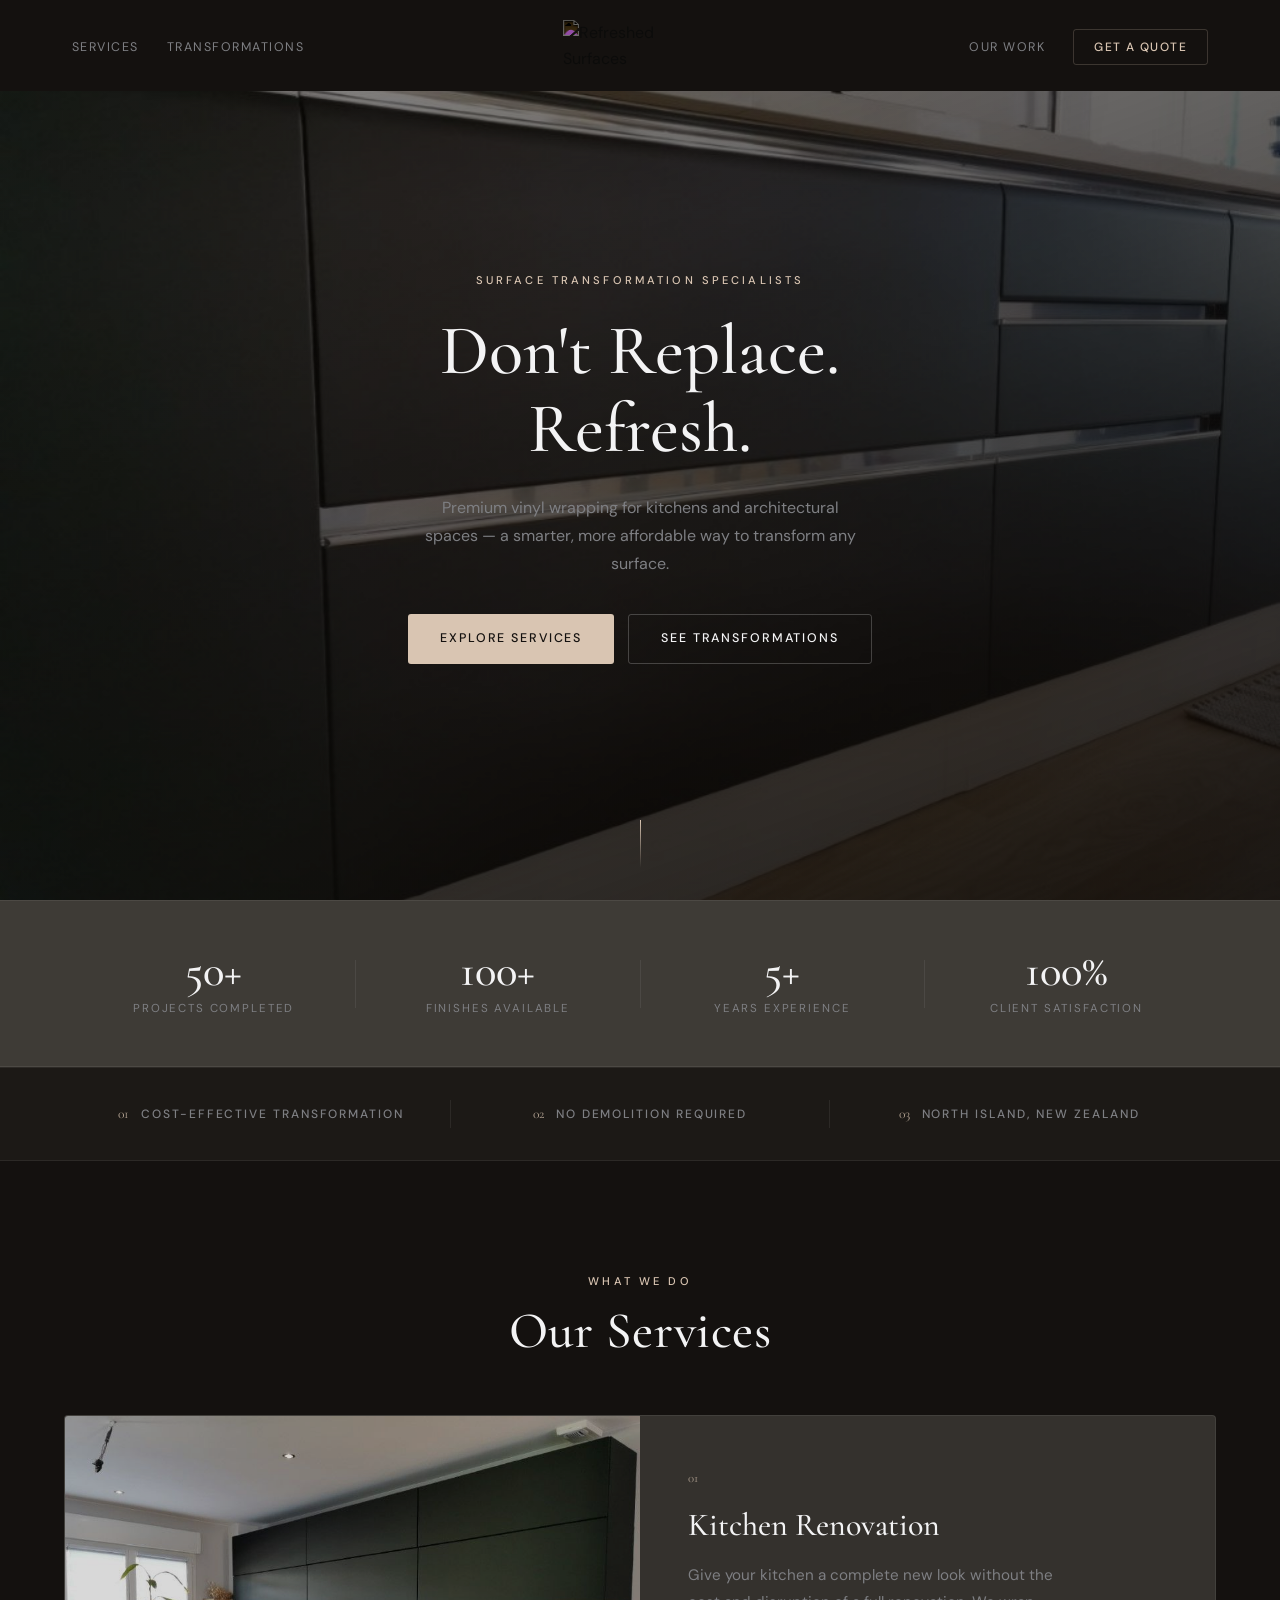
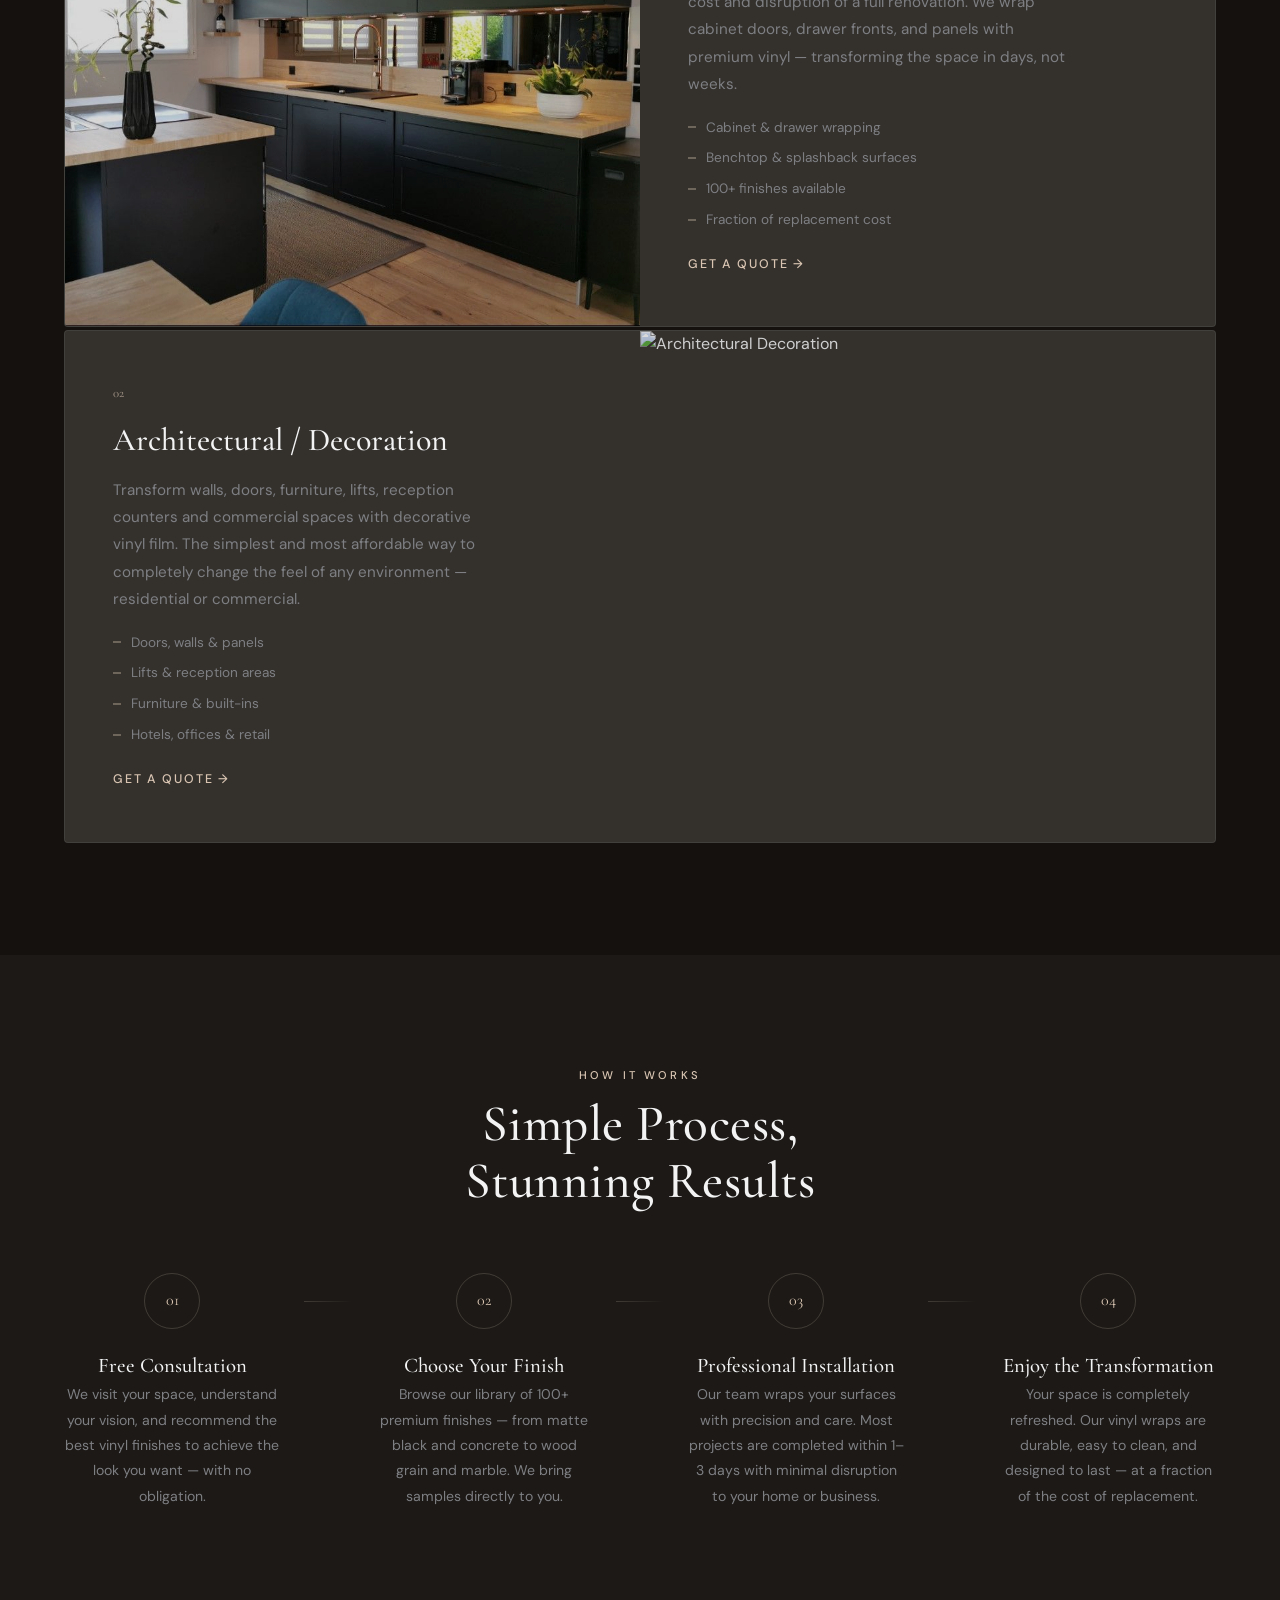
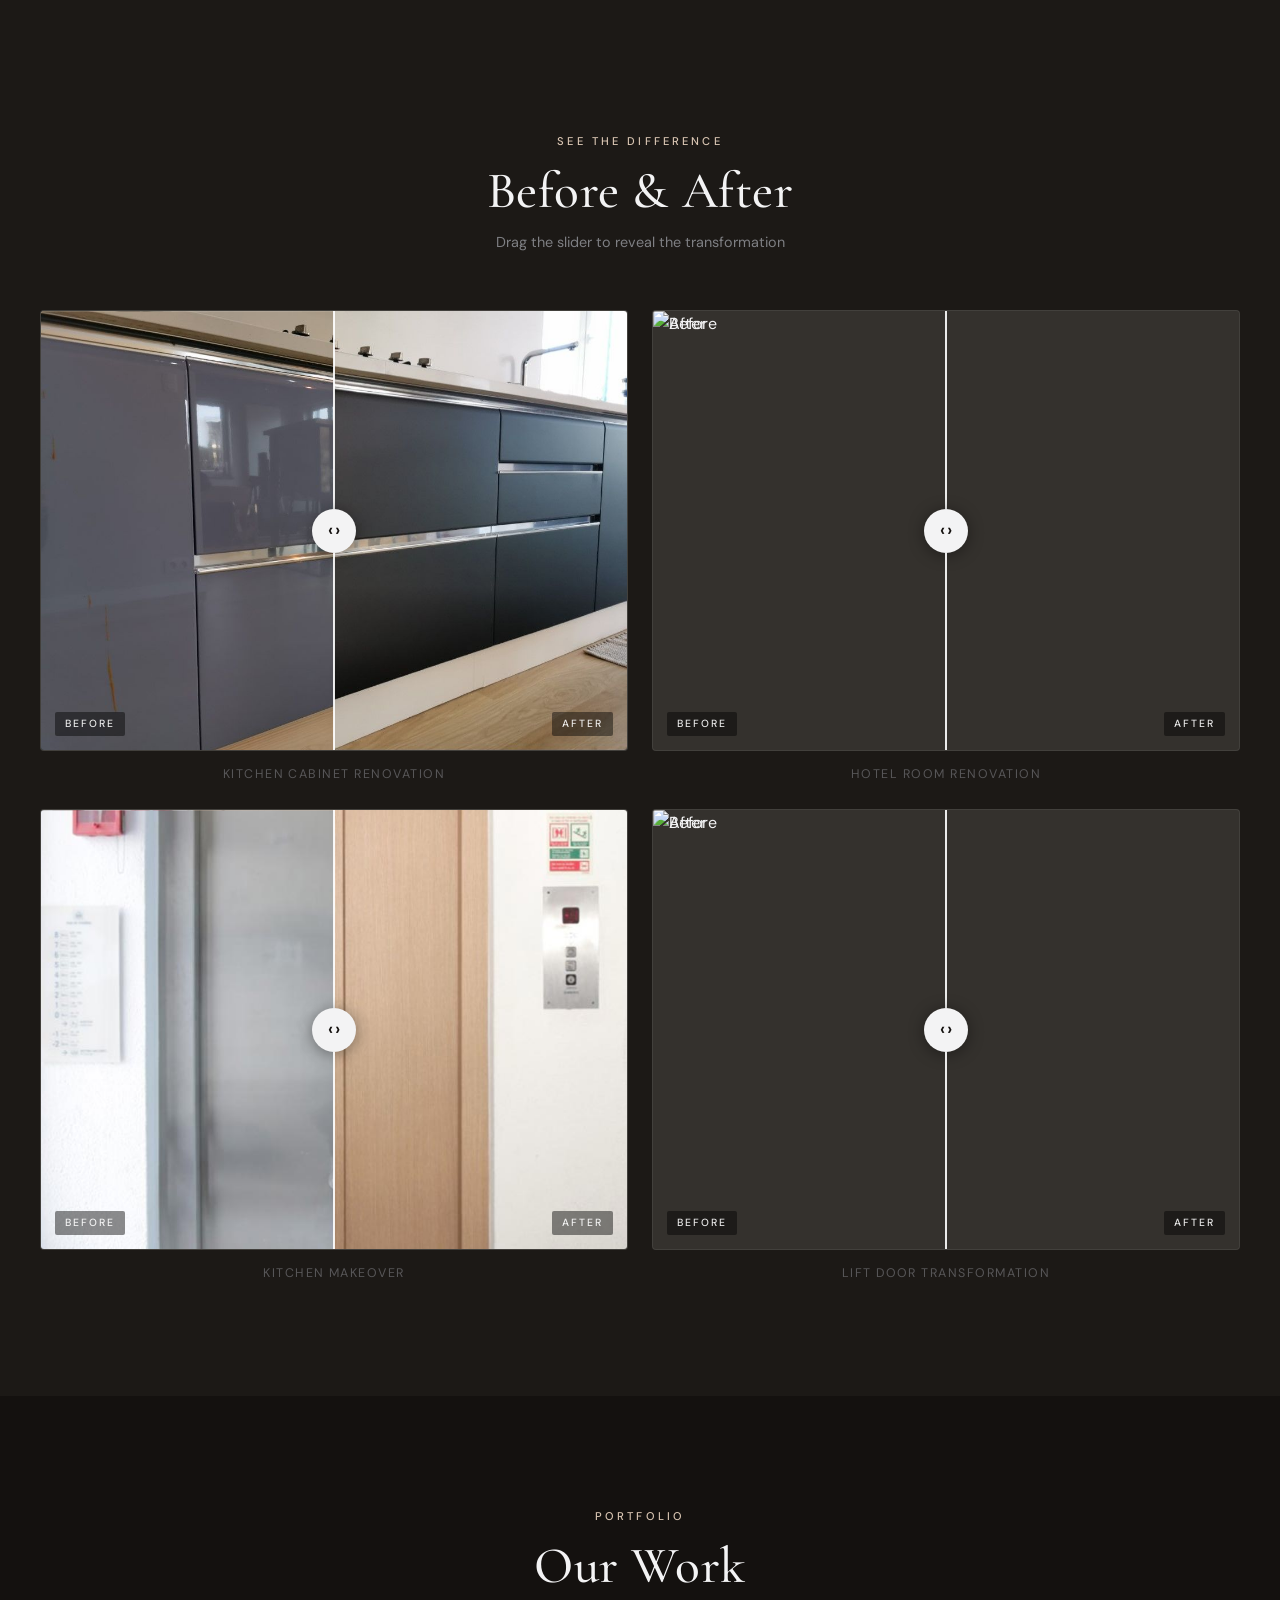
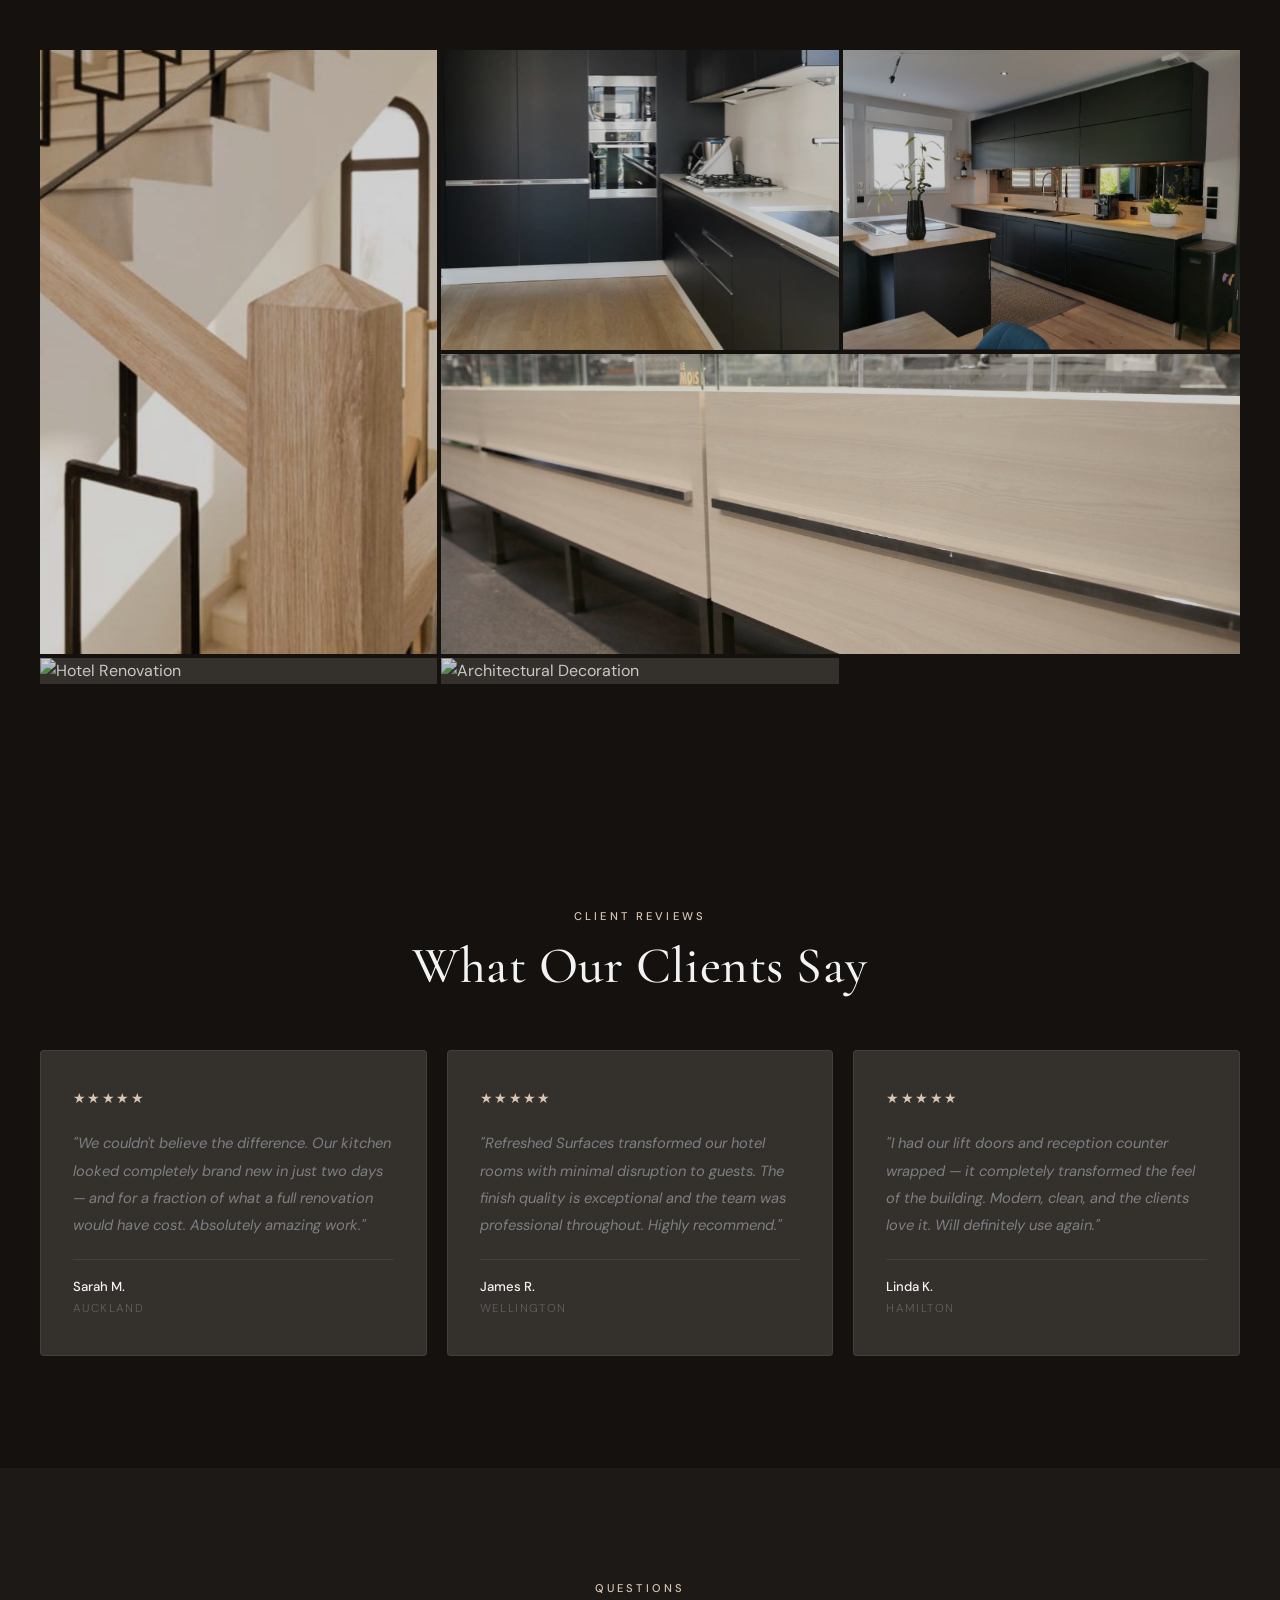
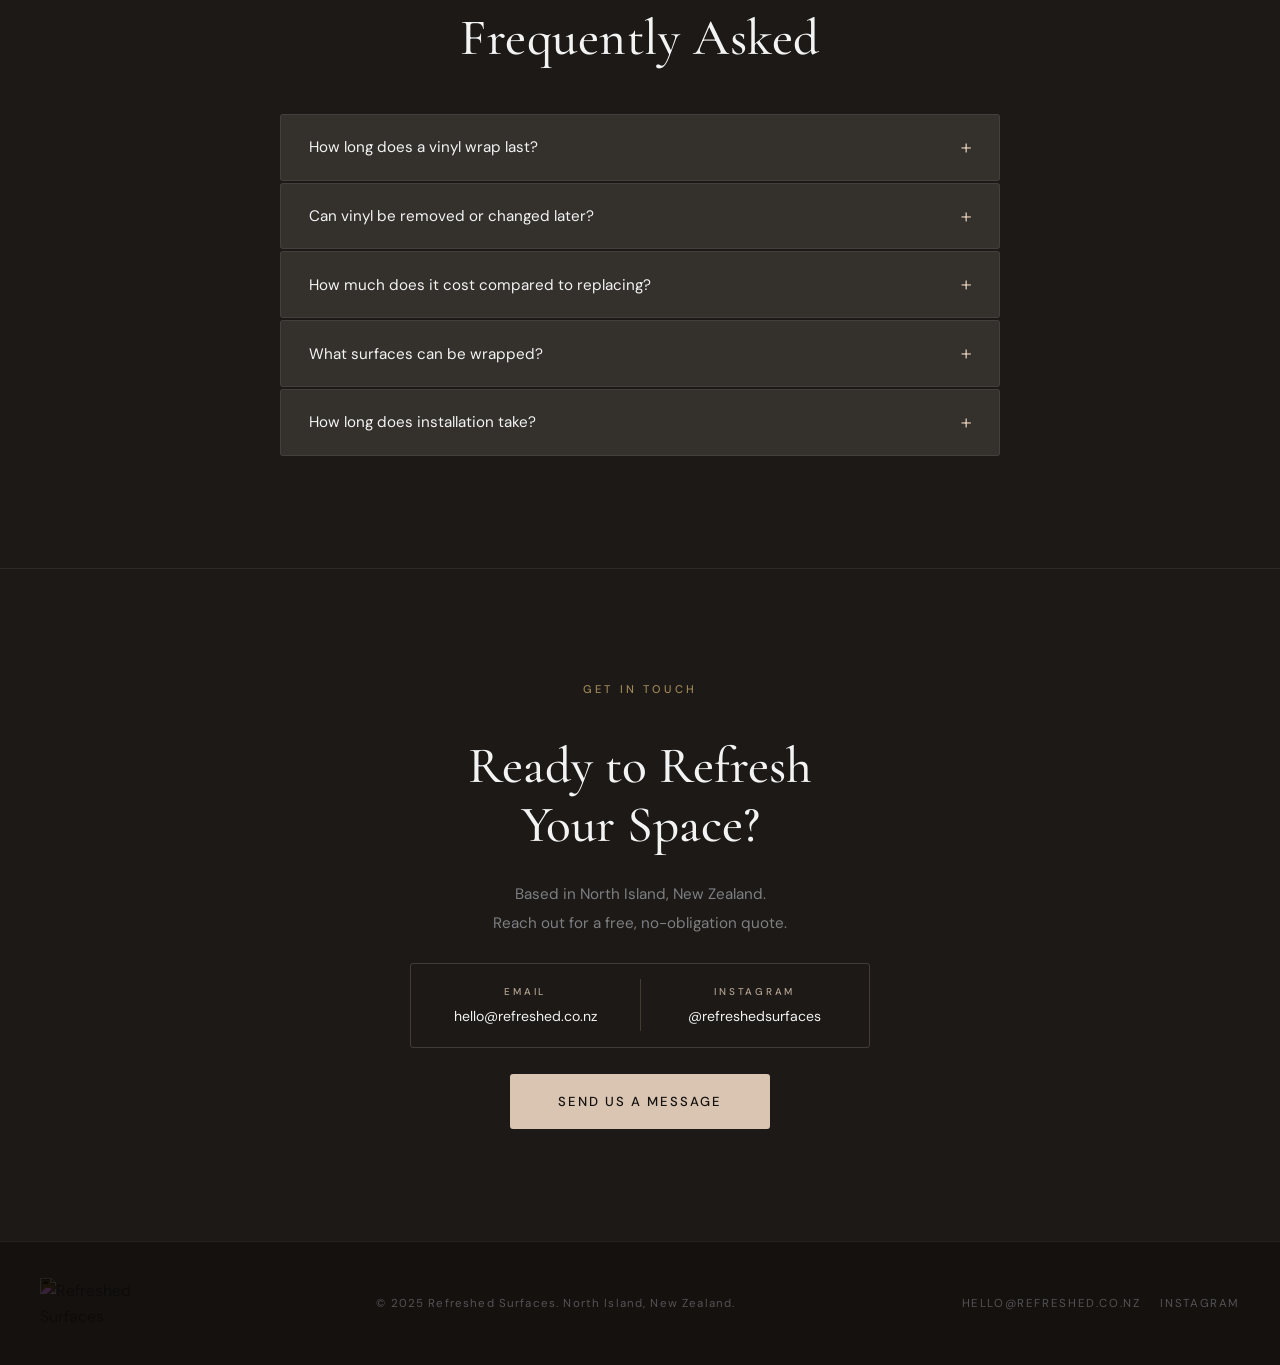
==== commit 43219f34: "logo atualizada" ====
--- a/index.html
+++ b/index.html
@@ -22,7 +22,7 @@
         <li><a href="#transformations" class="nav-link">Transformations</a></li>
       </ul>
       <a href="#hero" class="nav-logo-wrap">
-        <img src="images/logo.svg" alt="Refreshed Surfaces" class="nav-logo" />
+        <img src="images/logo/Logo-White.svg" alt="Refreshed Surfaces" class="nav-logo" />
       </a>
       <ul class="nav-links nav-links--right">
         <li><a href="#work" class="nav-link">Our Work</a></li>
@@ -467,7 +467,7 @@
   ============================================================ -->
   <footer class="footer">
     <div class="footer-inner">
-      <img src="images/logo.svg" alt="Refreshed Surfaces" class="footer-logo" />
+      <img src="images/logo/Logo-White.svg" alt="Refreshed Surfaces" class="footer-logo" />
       <span class="footer-copy">© 2025 Refreshed Surfaces. North Island, New Zealand.</span>
       <div class="footer-links">
         <a href="mailto:hello@refreshed.co.nz" class="footer-link">hello@refreshed.co.nz</a>
--- a/css/styles.css
+++ b/css/styles.css
@@ -70,6 +70,7 @@
   line-height: 1.6;
   -webkit-font-smoothing: antialiased;
   overflow-x: hidden;
+  padding-top: 0;                       /* Navbar é fixed, não empurra o conteúdo */
 }
 a { text-decoration: none; color: inherit; }
 img { display: block; max-width: 100%; }
@@ -149,13 +150,13 @@
    SEÇÃO 4 — NAVBAR
 ================================================================ */
 .navbar {
-  position: fixed !important;
-  top: 0 !important;
+  position: fixed;
+  top: 0;
   left: 0;
   right: 0;
+  width: 100%;
   z-index: 9999;
   background: #14110f;
-  will-change: transform;              /* Força GPU — garante que fica fixo */
 }
 .navbar--scrolled {
   background: #14110f;
@@ -206,7 +207,7 @@
 .nav-hamburger--open span:nth-child(2) { opacity: 0; }
 .nav-hamburger--open span:nth-child(3) { transform: translateY(-6.5px) rotate(-45deg); }
 
-.nav-mobile { display: none; flex-direction: column; background: rgba(238,240,242,0.98); padding: 0 24px 20px; border-top: 1px solid var(--border-soft); overflow: hidden; max-height: 0; transition: max-height 0.4s ease; }
+.nav-mobile { display: none; flex-direction: column; background: #14110f; padding: 0 24px 20px; border-top: 1px solid var(--border-soft); overflow: hidden; max-height: 0; transition: max-height 0.4s ease; }
 .nav-mobile--open { max-height: 400px; }
 .nav-mobile-link { font-size: 0.85rem; font-weight: 400; letter-spacing: 0.16em; text-transform: uppercase; color: #7e7f83; padding: 15px 0; border-bottom: 1px solid var(--border-soft); transition: color var(--tr); }
 .nav-mobile-link:hover { color: #f3f3f4; }
@@ -224,21 +225,20 @@
   display: flex;
   align-items: center;
   justify-content: center;
-  /* overflow: hidden removido — estava bloqueando o fixed da navbar */
 }
 .hero-bg {
-  position: absolute; inset: 0; z-index: 0;
-  overflow: hidden;                      /* Contém a imagem aqui em vez do pai */
+  position: fixed;                     /* Fixed junto com a navbar — fica no lugar */
+  inset: 0;
+  z-index: -1;                         /* Atrás de tudo */
 }
 .hero-bg-img {
   width: 100%; height: 100%;
   object-fit: cover; object-position: center;
-  filter: brightness(0.65) saturate(0.85);
-  animation: heroZoom 10s var(--ease) forwards;
 }
 .hero-overlay {
   position: absolute; inset: 0; z-index: 1;
-  background: linear-gradient(160deg, rgba(14,11,9,0.25) 0%, rgba(14,11,9,0.60) 55%, rgba(14,11,9,0.85) 100%);
+  /* Overlay mais escuro compensa a remoção do filter na imagem */
+  background: linear-gradient(160deg, rgba(14,11,9,0.45) 0%, rgba(14,11,9,0.72) 55%, rgba(14,11,9,0.90) 100%);
 }
 .hero-content {
   position: relative; z-index: 2;
@@ -577,10 +577,7 @@
   from { opacity: 0; transform: translateY(22px); }
   to   { opacity: 1; transform: translateY(0); }
 }
-@keyframes heroZoom {
-  from { transform: scale(1.06); }
-  to   { transform: scale(1.00); }
-}
+/* heroZoom removido — causava conflito com position:fixed */
 @keyframes scrollPulse {
   0%, 100% { opacity: 0.4; }
   50%       { opacity: 1; }
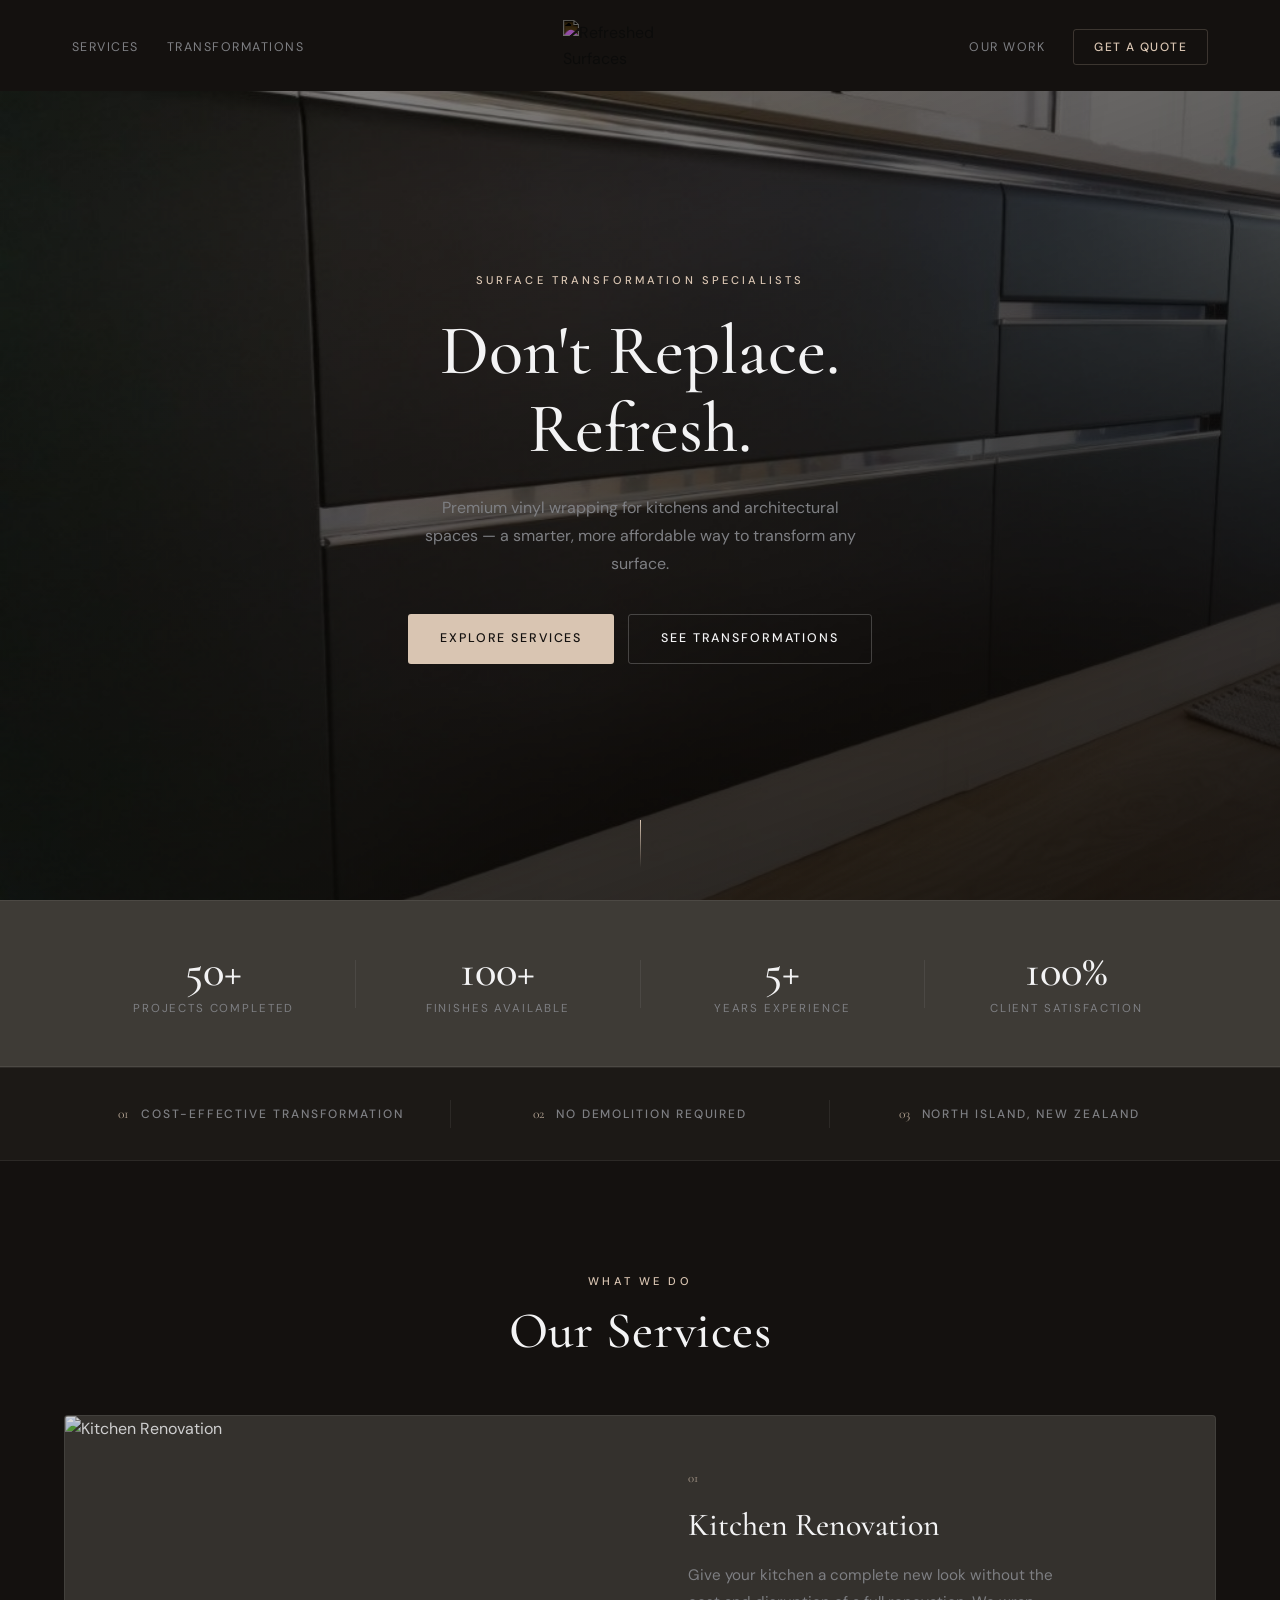
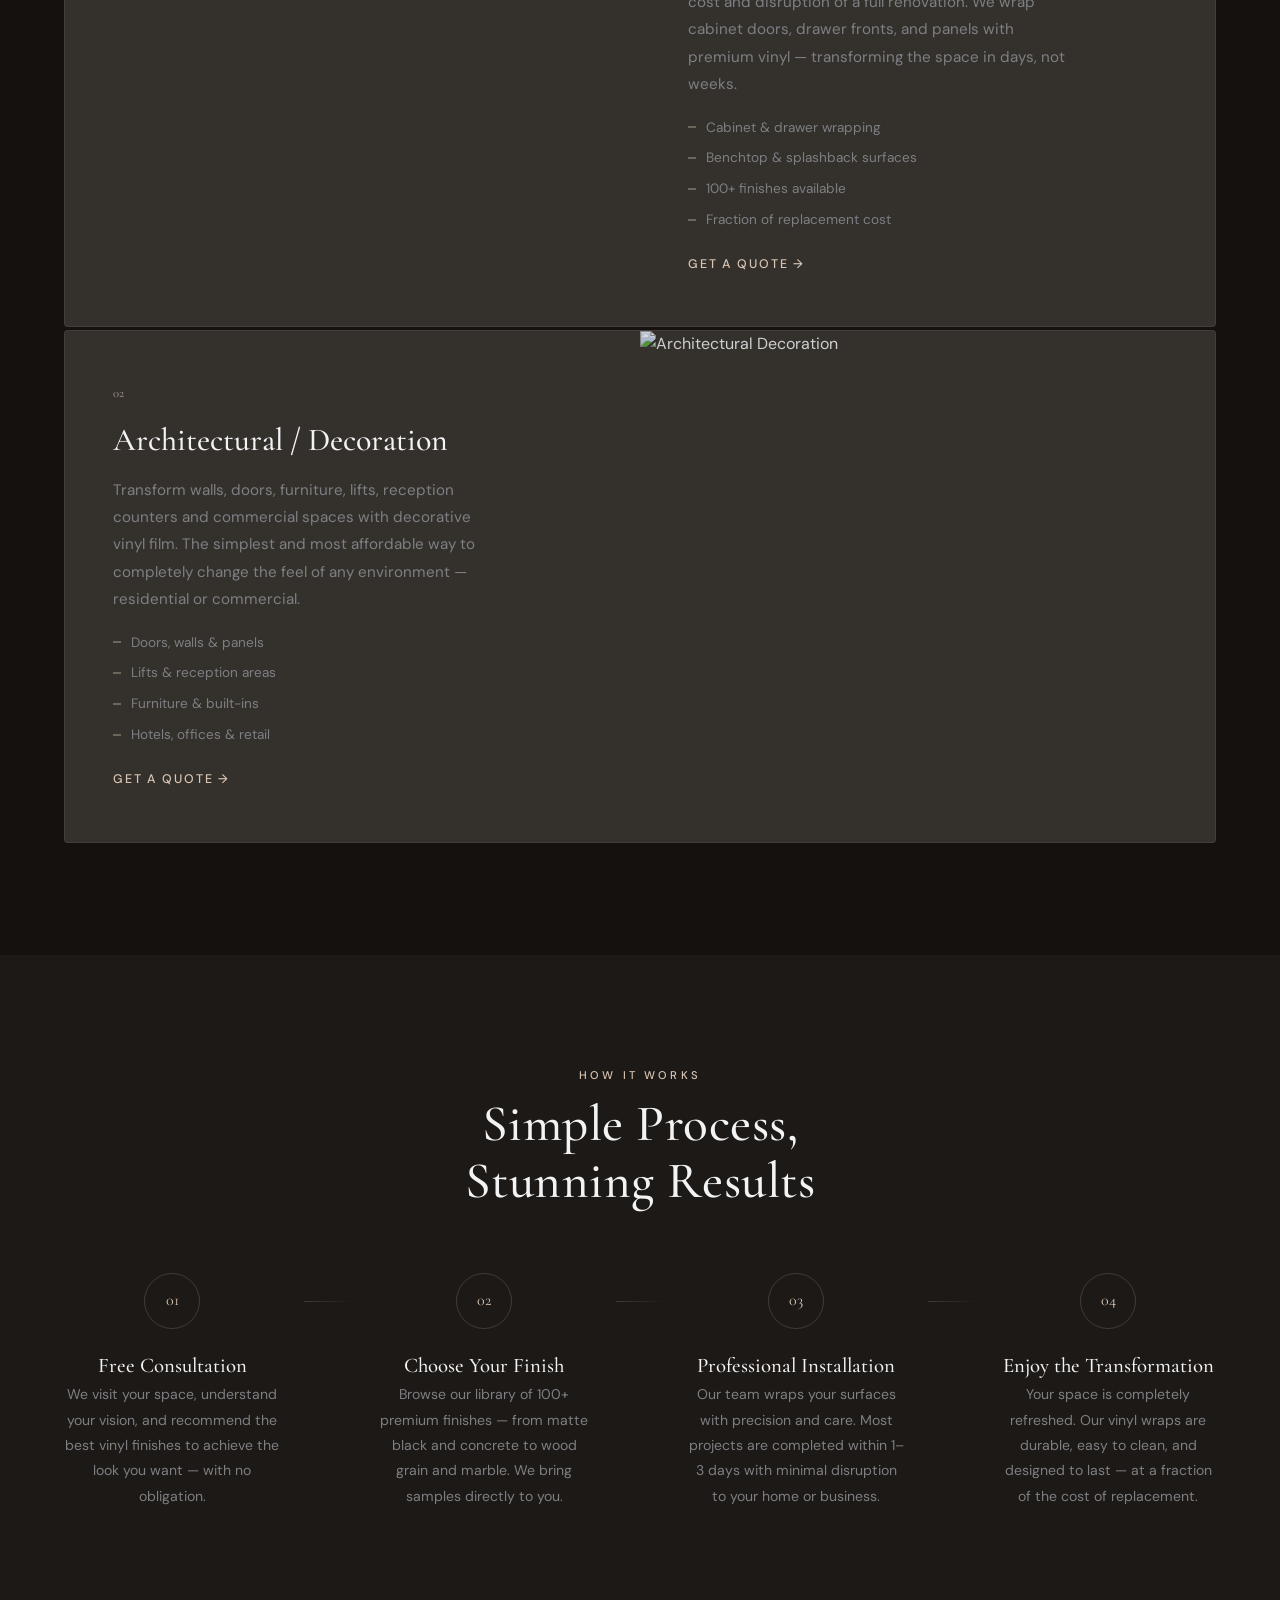
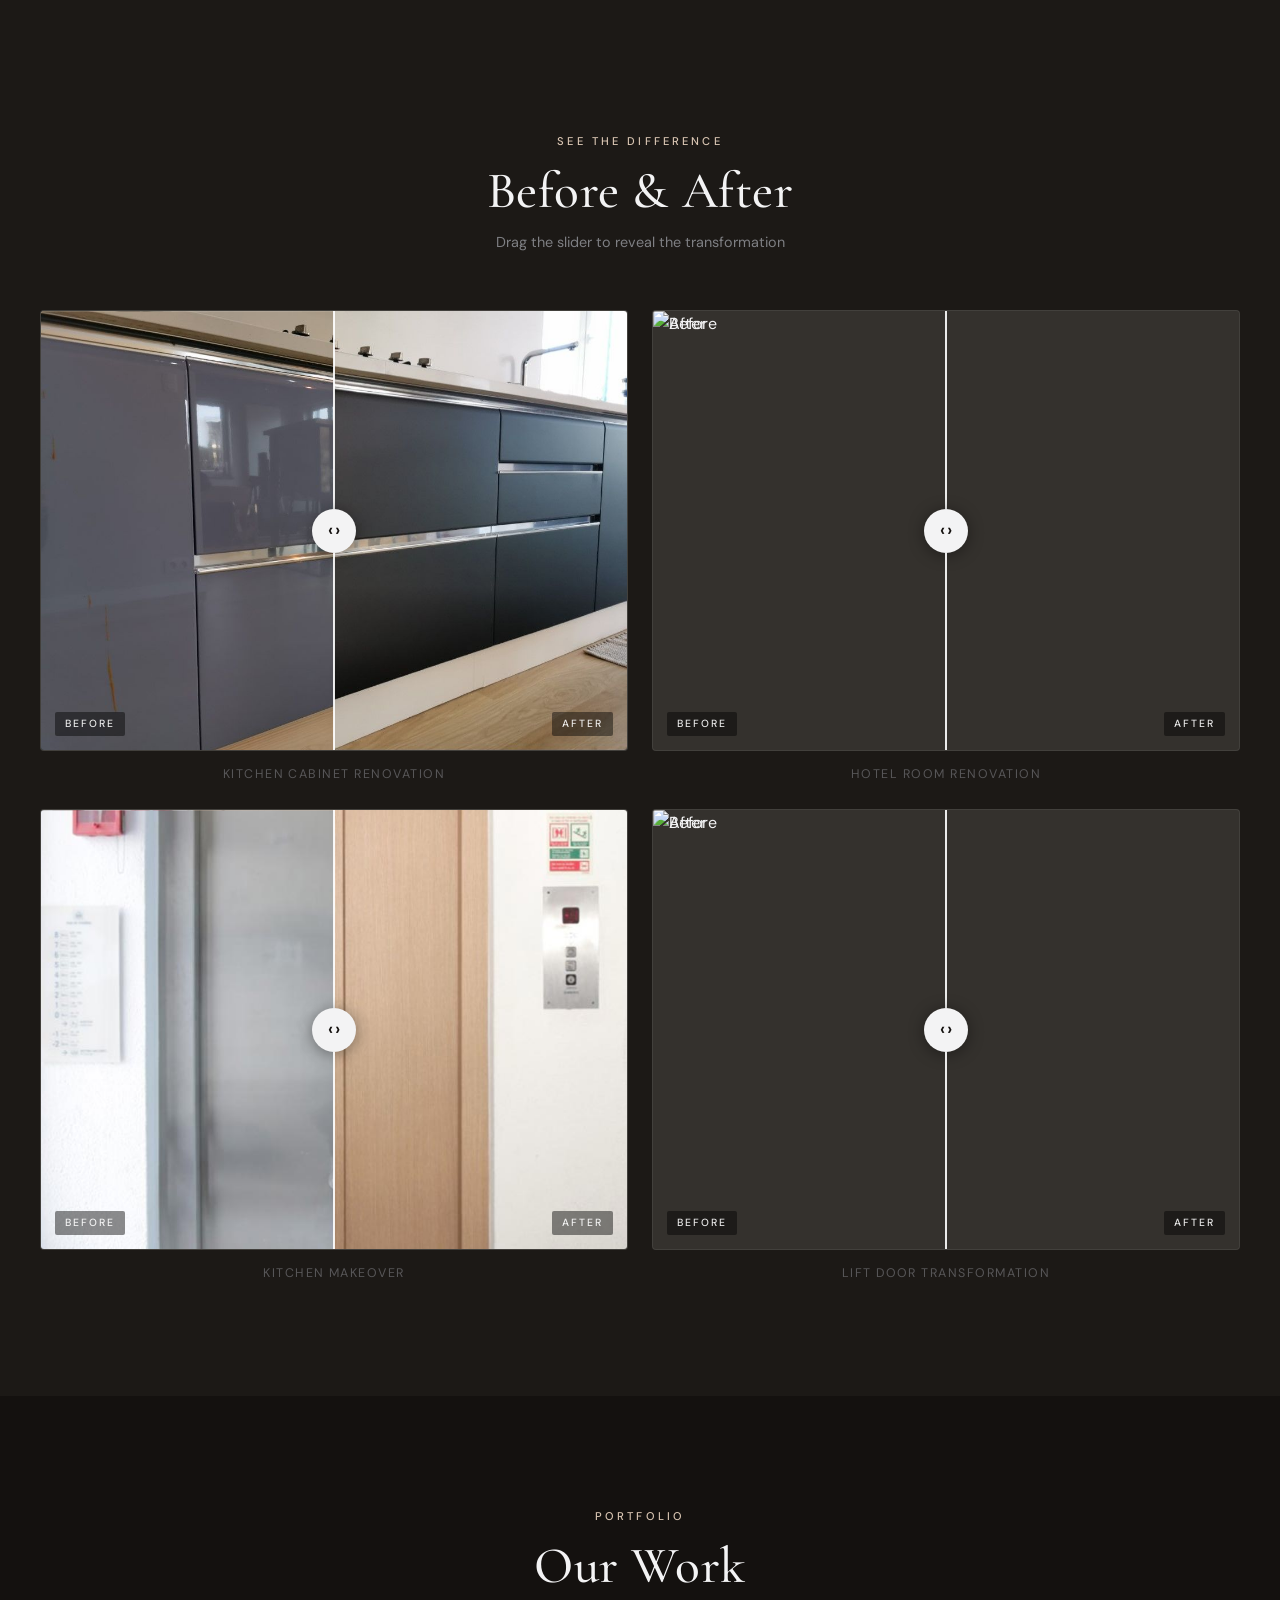
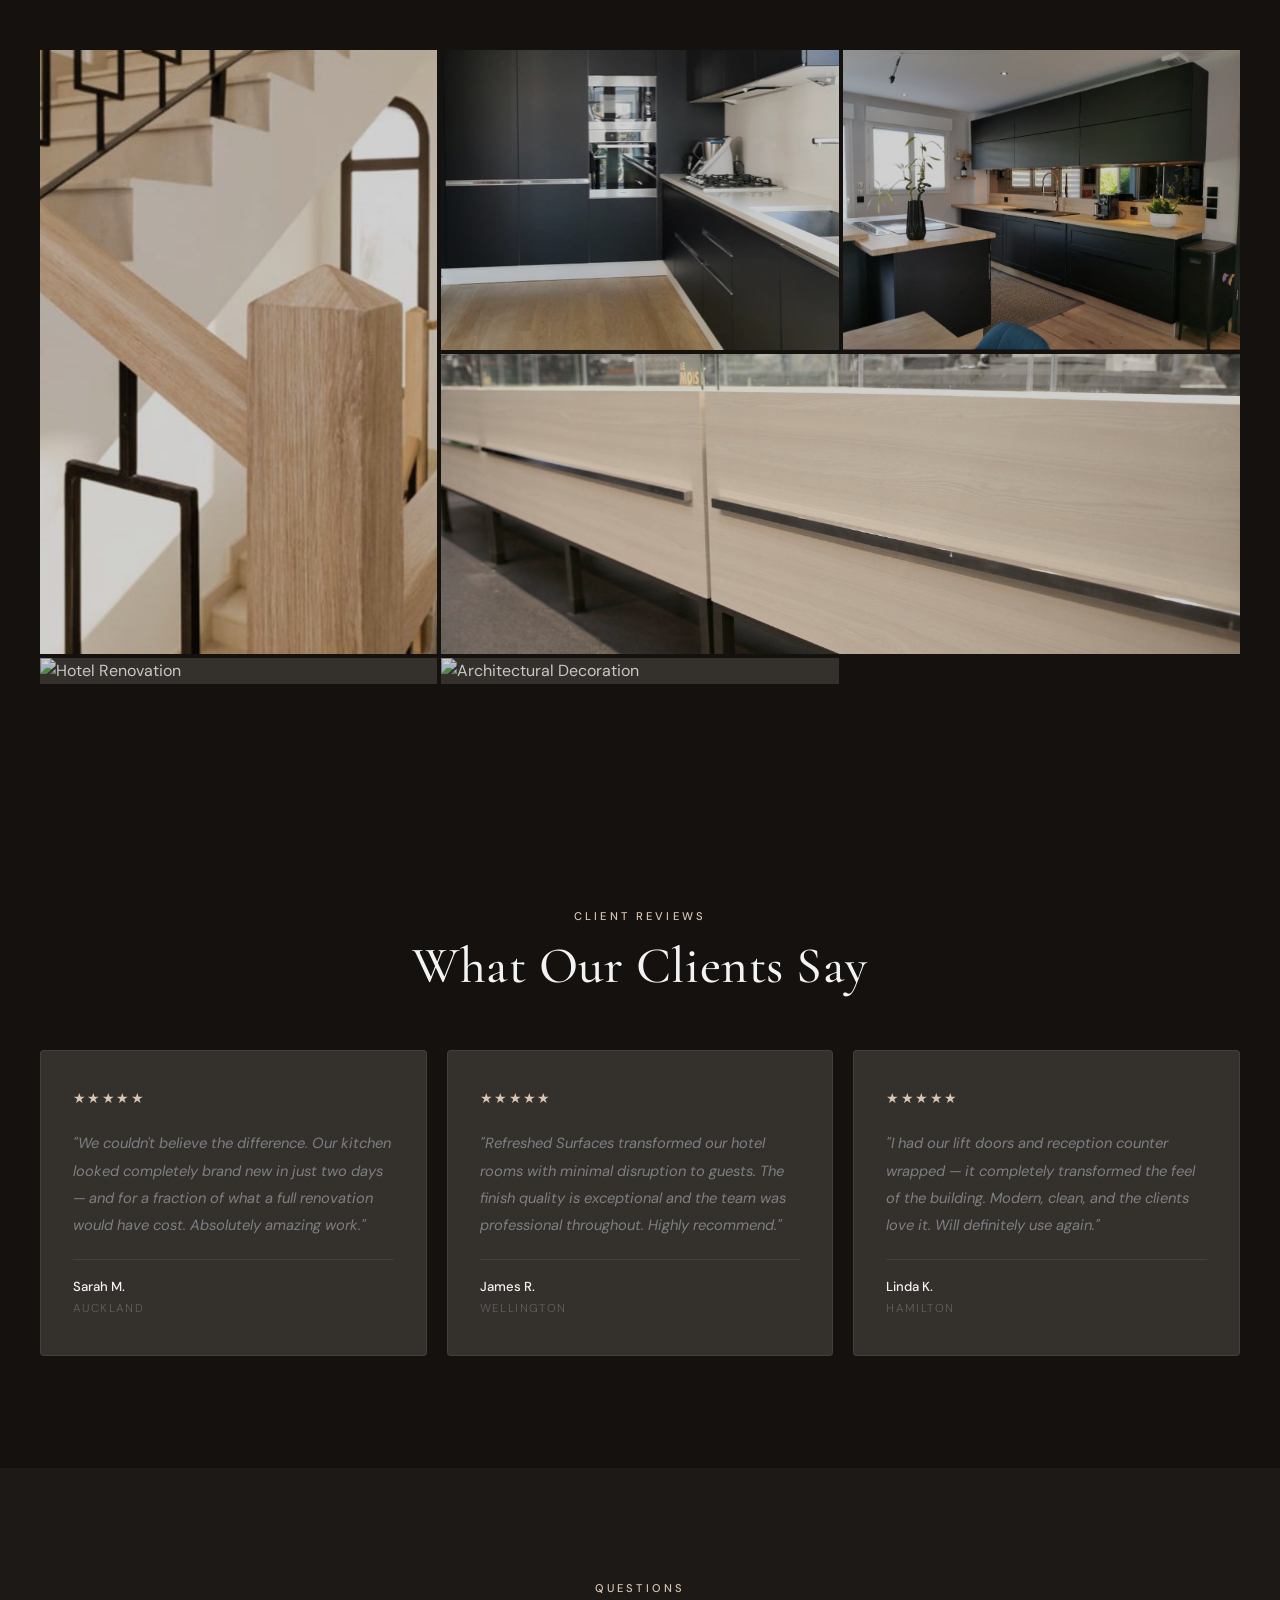
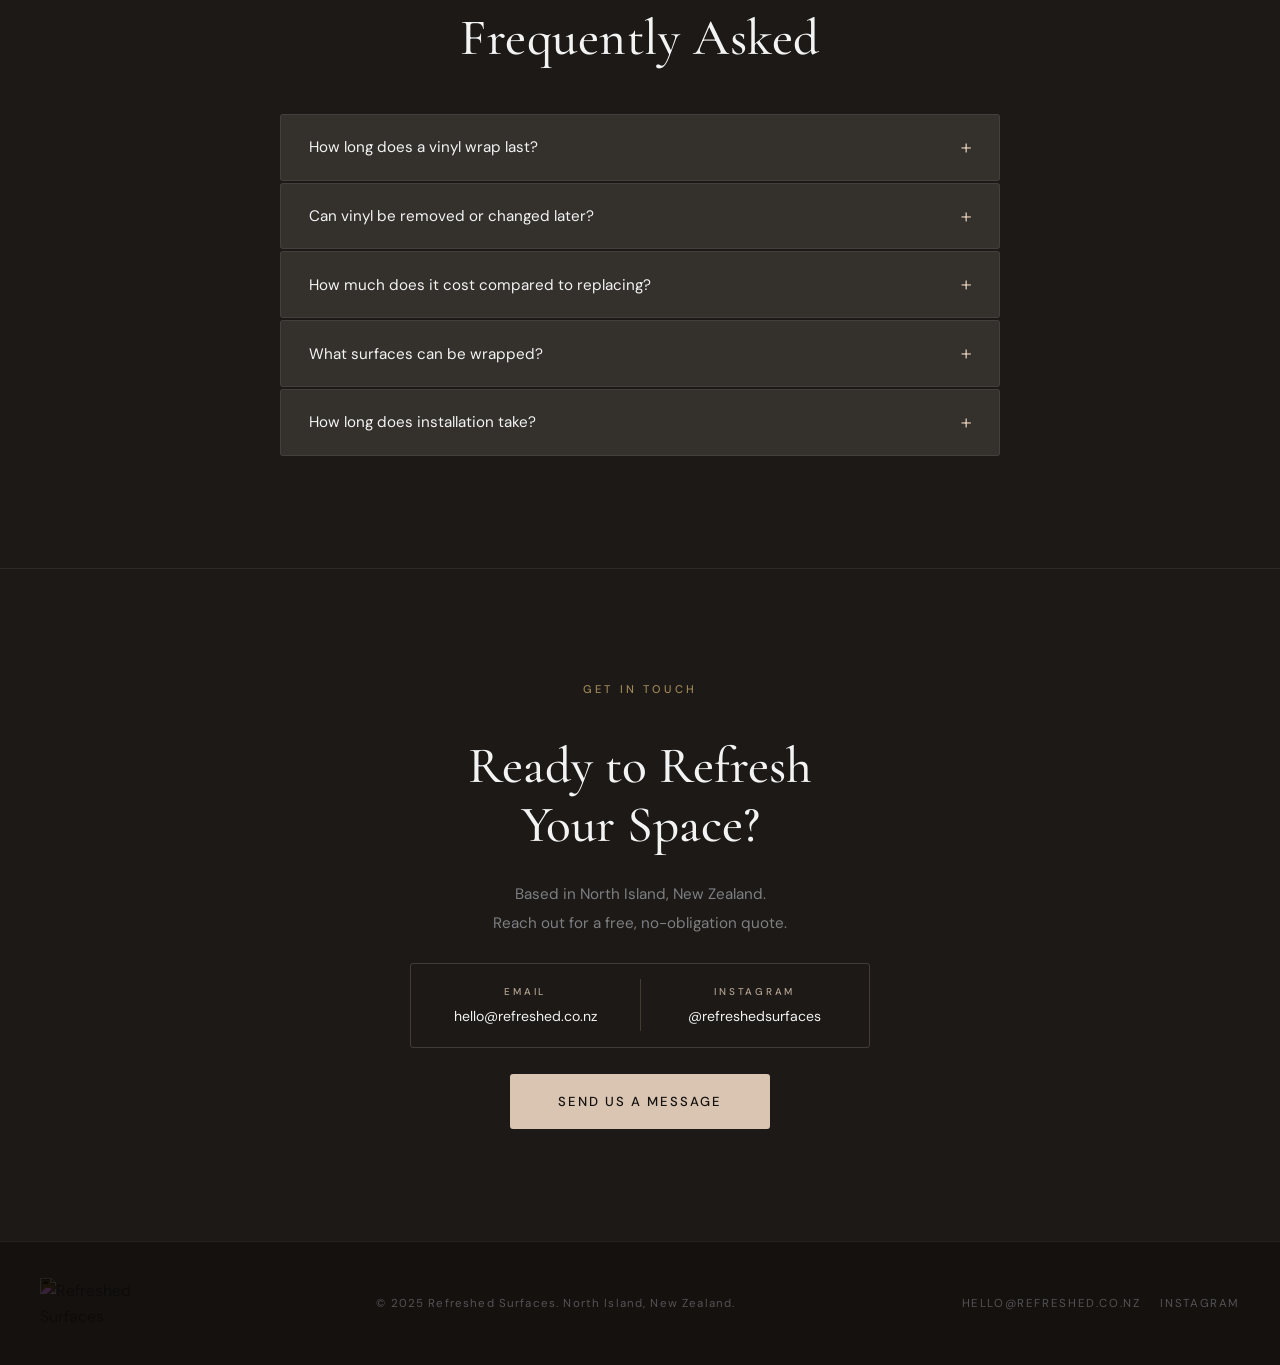
==== commit 9c009f6f: "." ====
--- a/index.html
+++ b/index.html
@@ -22,7 +22,7 @@
         <li><a href="#transformations" class="nav-link">Transformations</a></li>
       </ul>
       <a href="#hero" class="nav-logo-wrap">
-        <img src="images/logo/Logo-White.svg" alt="Refreshed Surfaces" class="nav-logo" />
+        <img src="images/logo/logo.svg" alt="Refreshed Surfaces" class="nav-logo" />
       </a>
       <ul class="nav-links nav-links--right">
         <li><a href="#work" class="nav-link">Our Work</a></li>
@@ -124,7 +124,7 @@
     <div class="services-grid">
       <div class="service-card reveal">
         <div class="service-img-wrap">
-          <img src="images/Kitchen_Renovation.jpg" alt="Kitchen Renovation" class="service-img" />
+          <img src="images/kitchen_renovation.jpg" alt="Kitchen Renovation" class="service-img" />
         </div>
         <div class="service-body">
           <span class="service-tag">01</span>
@@ -467,7 +467,7 @@
   ============================================================ -->
   <footer class="footer">
     <div class="footer-inner">
-      <img src="images/logo/Logo-White.svg" alt="Refreshed Surfaces" class="footer-logo" />
+      <img src="images/logo/logo-white.svg" alt="Refreshed Surfaces" class="footer-logo" />
       <span class="footer-copy">© 2025 Refreshed Surfaces. North Island, New Zealand.</span>
       <div class="footer-links">
         <a href="mailto:hello@refreshed.co.nz" class="footer-link">hello@refreshed.co.nz</a>
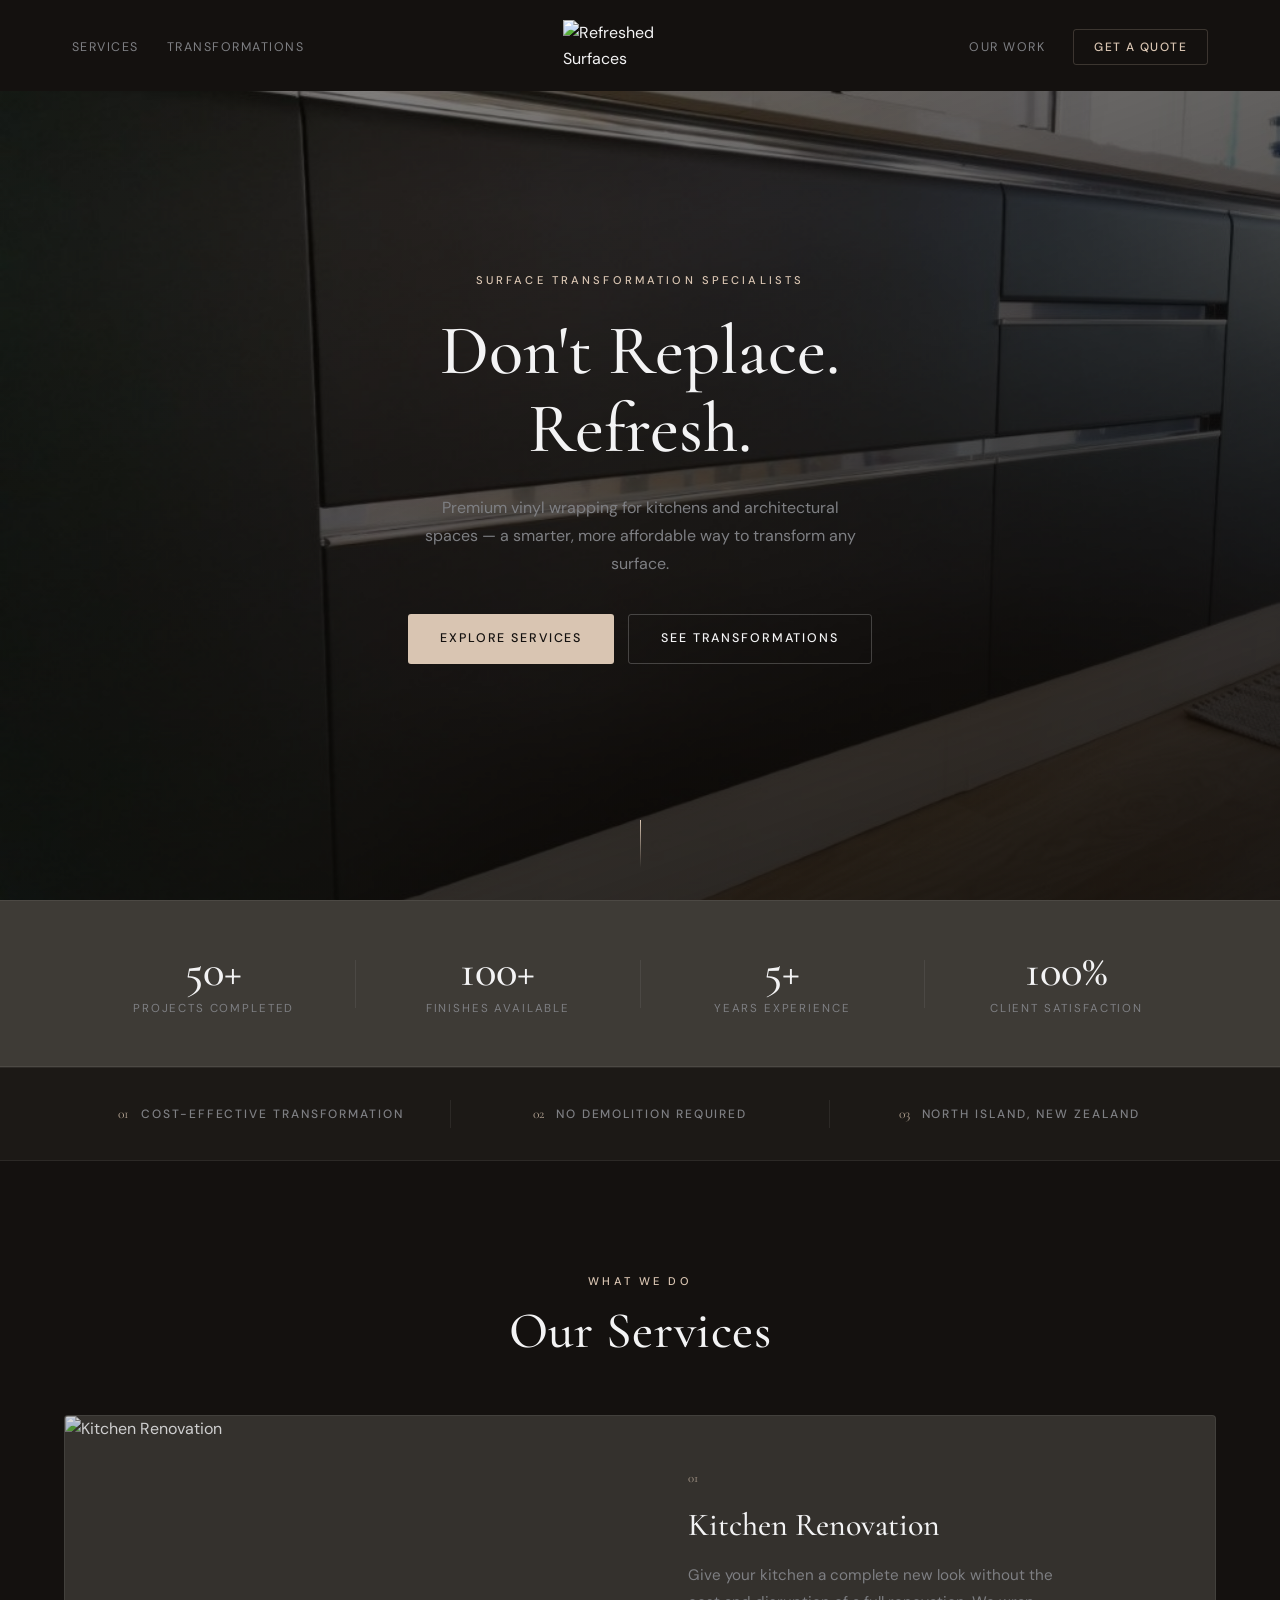
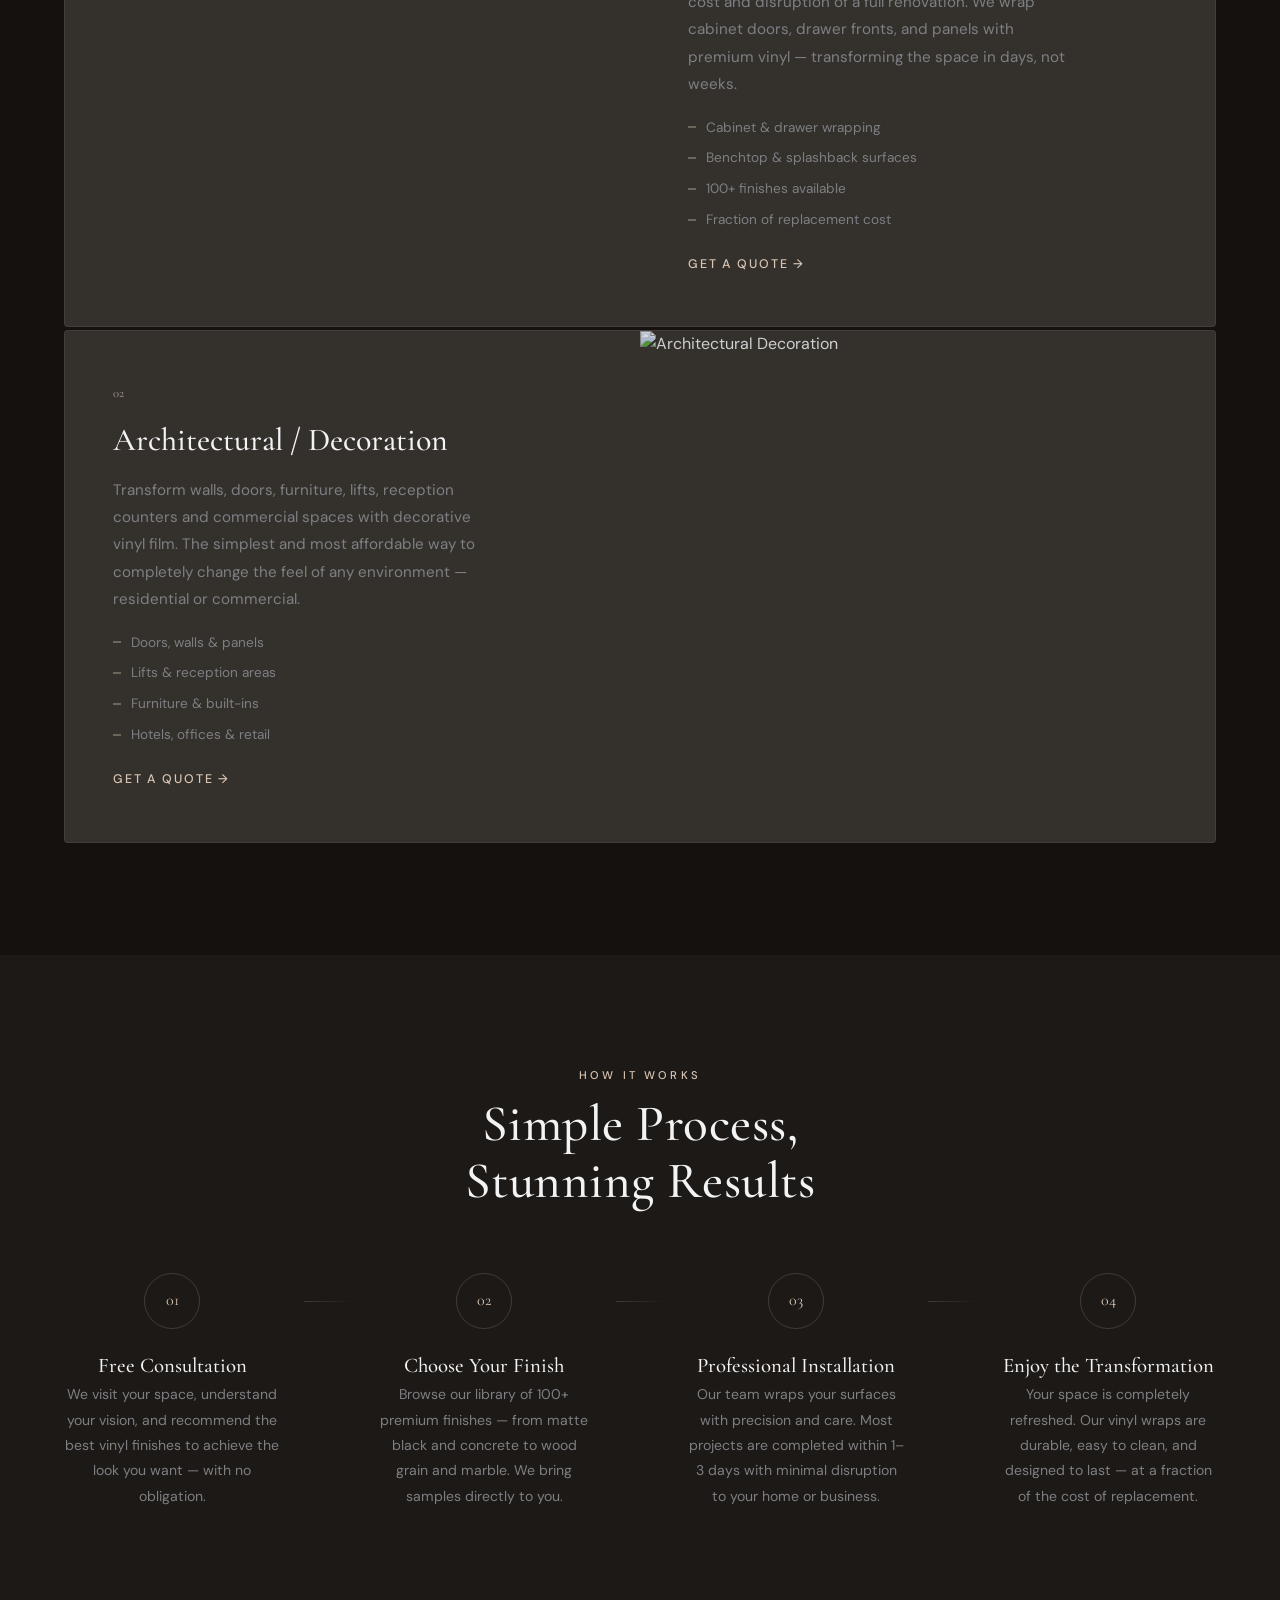
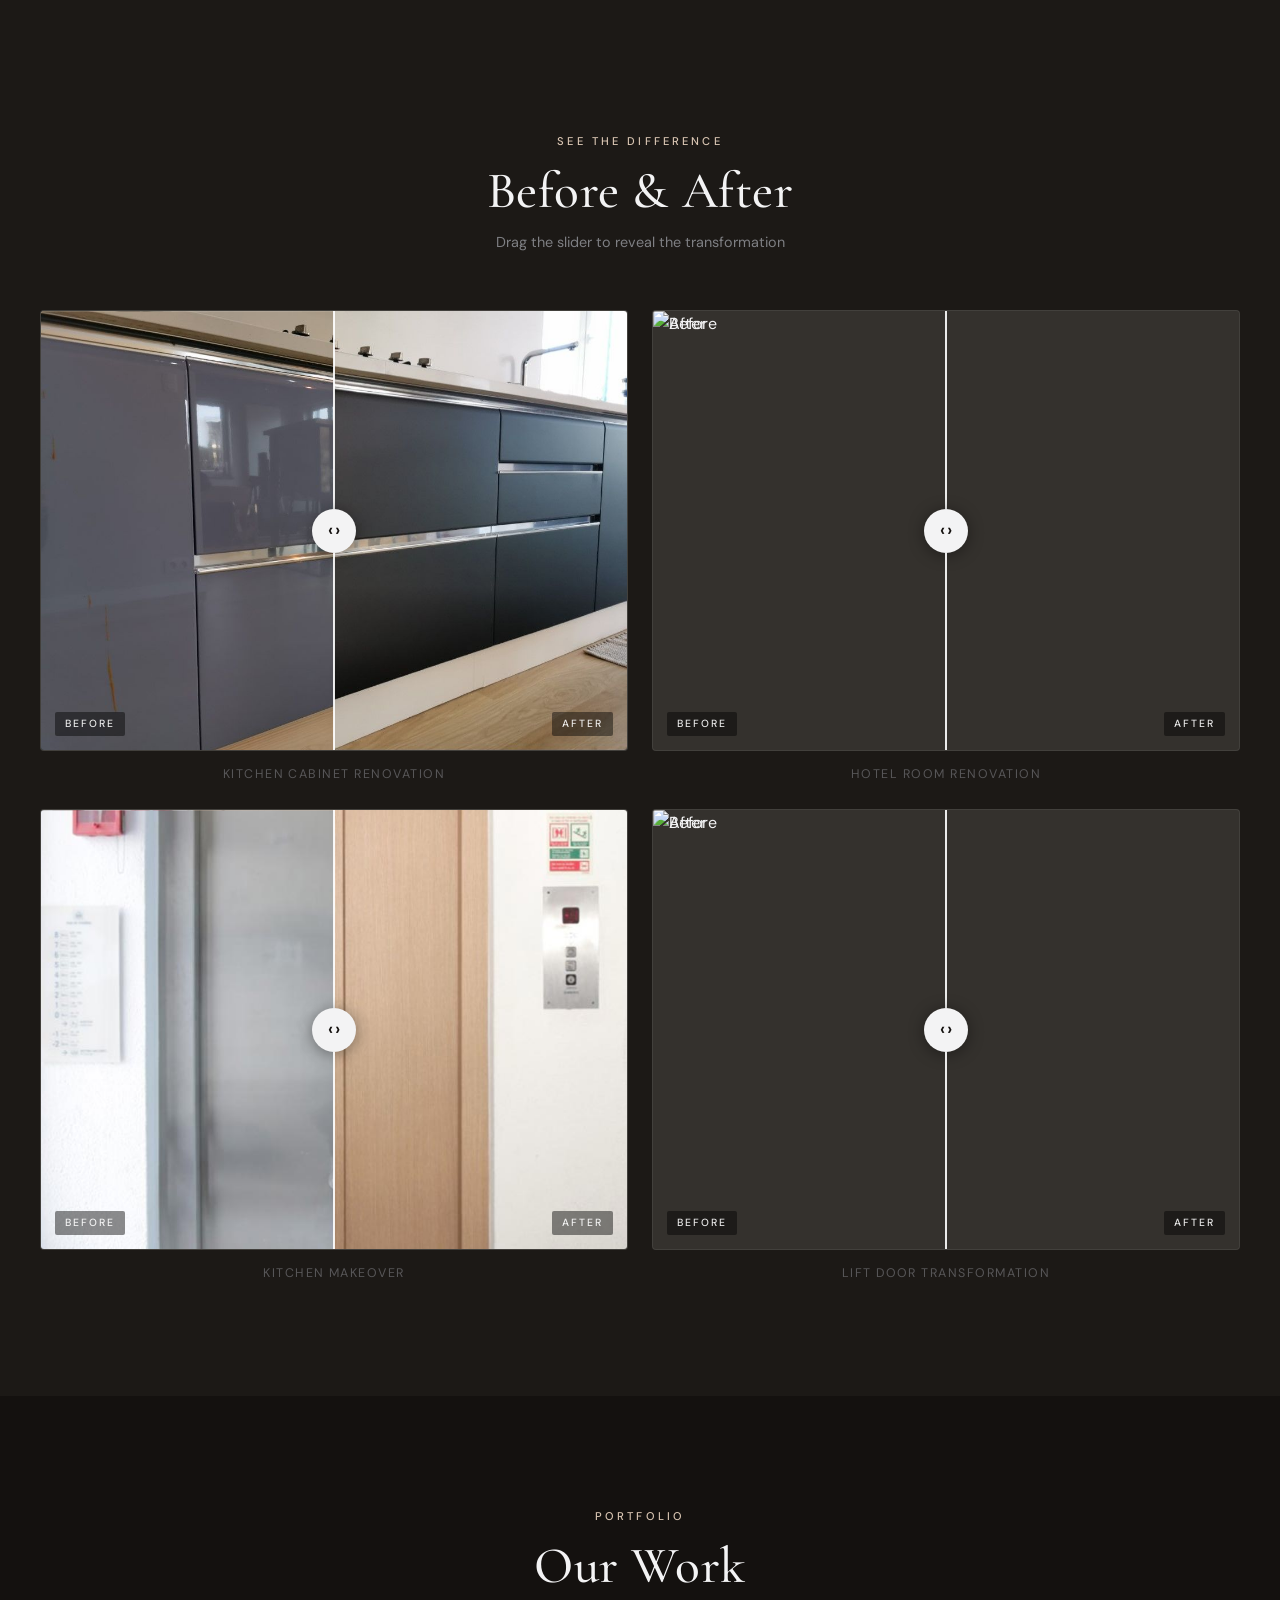
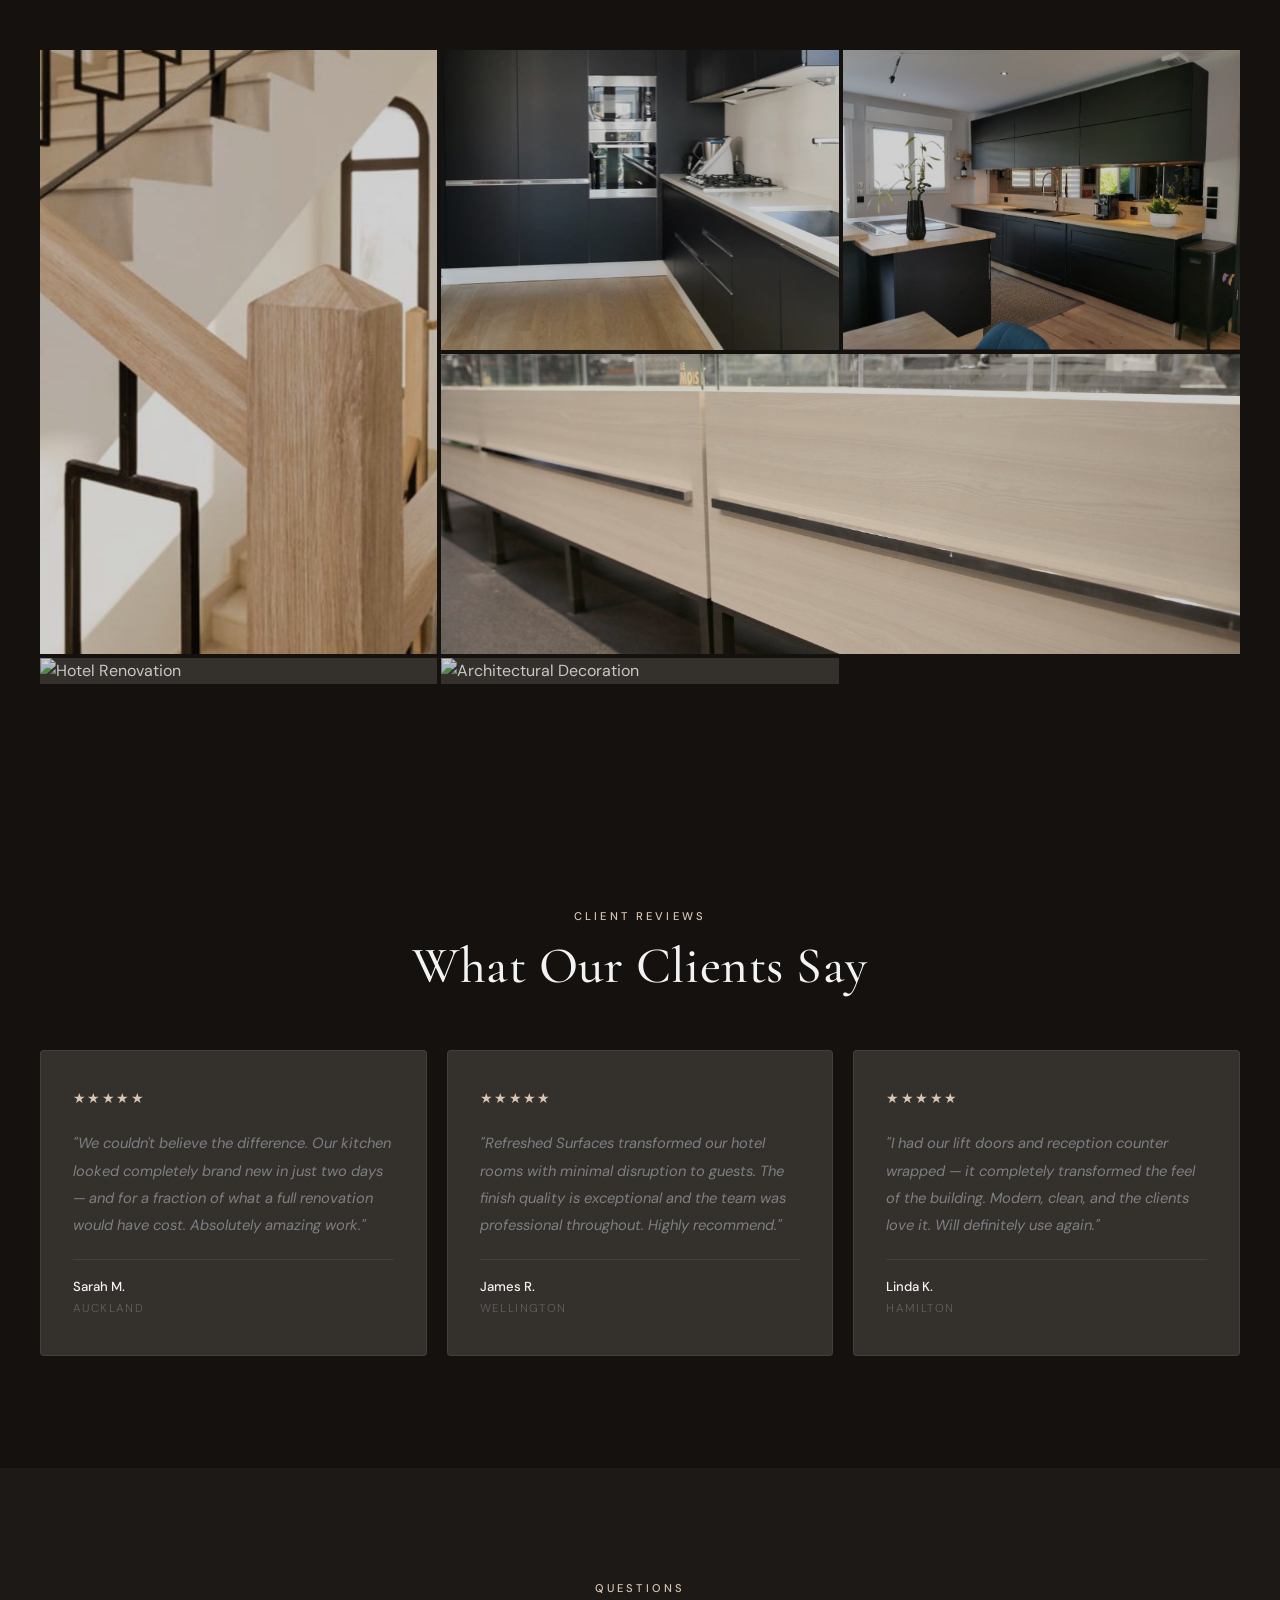
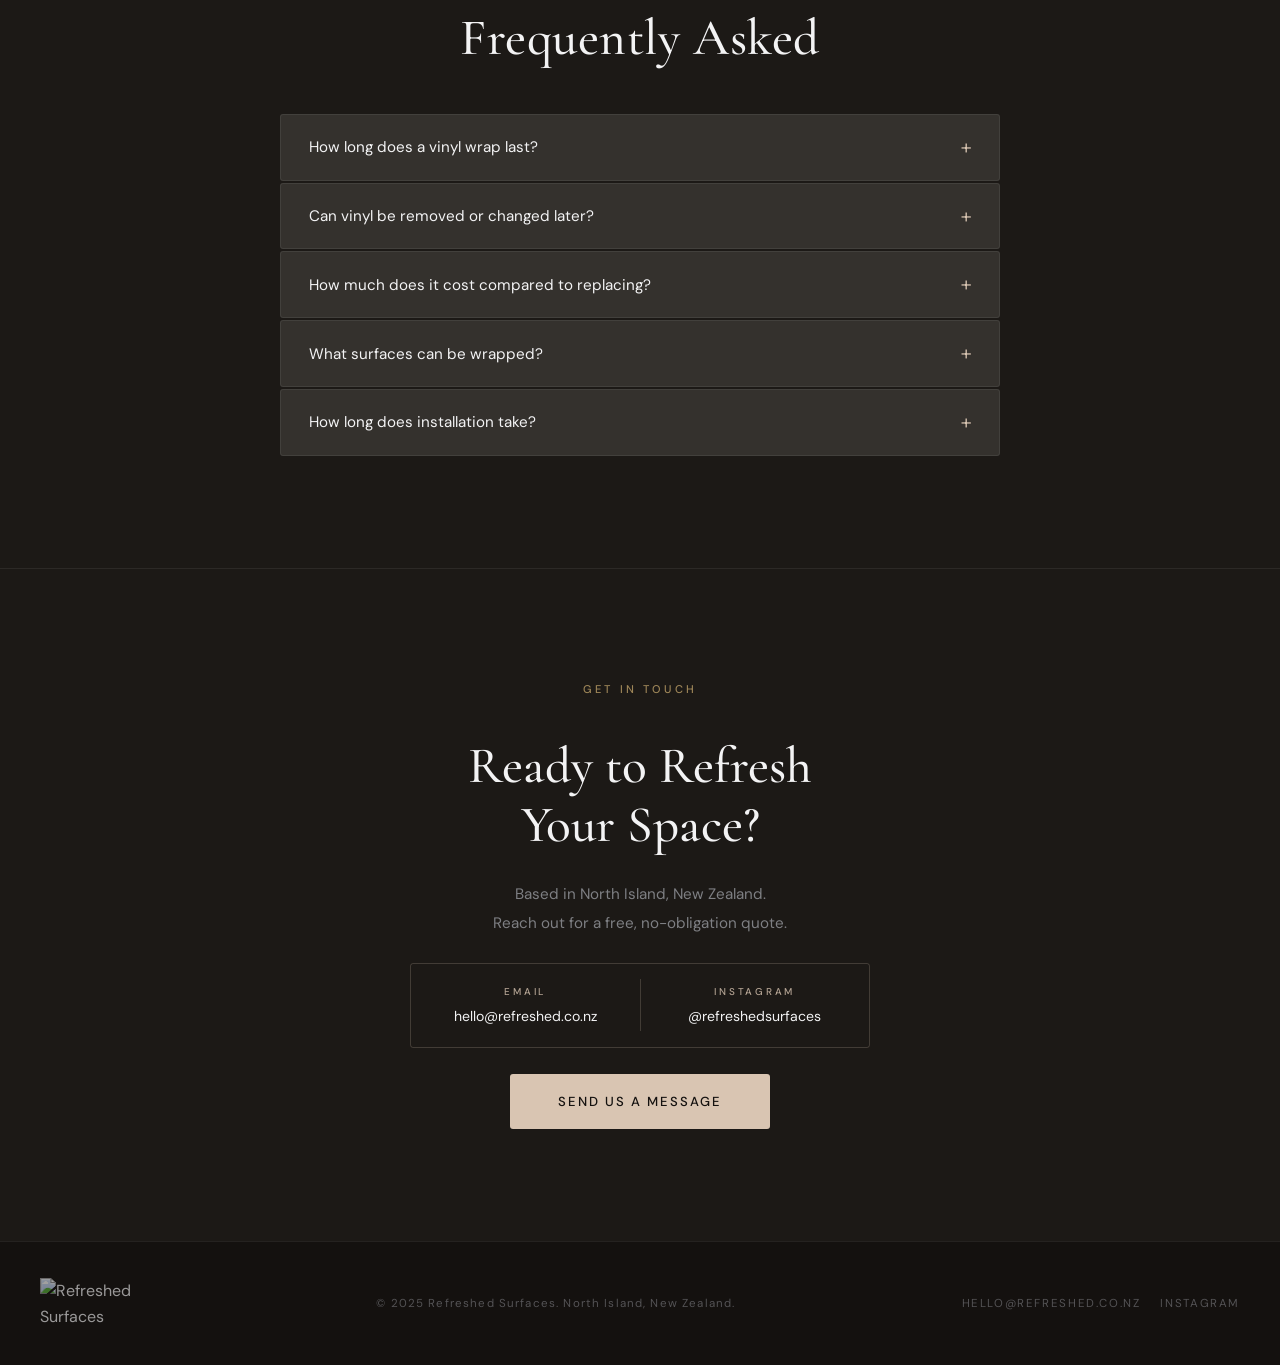
==== commit 17abfa3d: "." ====
--- a/index.html
+++ b/index.html
@@ -22,7 +22,7 @@
         <li><a href="#transformations" class="nav-link">Transformations</a></li>
       </ul>
       <a href="#hero" class="nav-logo-wrap">
-        <img src="images/logo/logo.svg" alt="Refreshed Surfaces" class="nav-logo" />
+        <img src="images/logo/logo-white.svg" alt="Refreshed Surfaces" class="nav-logo" />
       </a>
       <ul class="nav-links nav-links--right">
         <li><a href="#work" class="nav-link">Our Work</a></li>
--- a/css/styles.css
+++ b/css/styles.css
@@ -171,7 +171,7 @@
   padding: 20px 32px;
 }
 
-.nav-logo { width: 148px; height: auto; filter: invert(1) sepia(0.1) brightness(0.88); transition: opacity 0.3s; }
+.nav-logo { width: 148px; height: auto; transition: opacity 0.3s; }
 .nav-logo:hover { opacity: 0.75; }
 
 .nav-links { display: flex; align-items: center; gap: 28px; }
@@ -563,7 +563,7 @@
   display: flex; align-items: center; justify-content: space-between;
   gap: 20px; flex-wrap: wrap;
 }
-.footer-logo { width: 110px; filter: invert(1) sepia(0.1) brightness(0.55); opacity: 0.5; }
+.footer-logo { width: 110px; opacity: 0.6; }
 .footer-copy { font-size: 0.72rem; font-weight: 400; letter-spacing: 0.1em; color: var(--text-muted); }
 .footer-links { display: flex; gap: 20px; }
 .footer-link { font-size: 0.72rem; font-weight: 400; letter-spacing: 0.14em; text-transform: uppercase; color: var(--text-muted); transition: color var(--tr); }
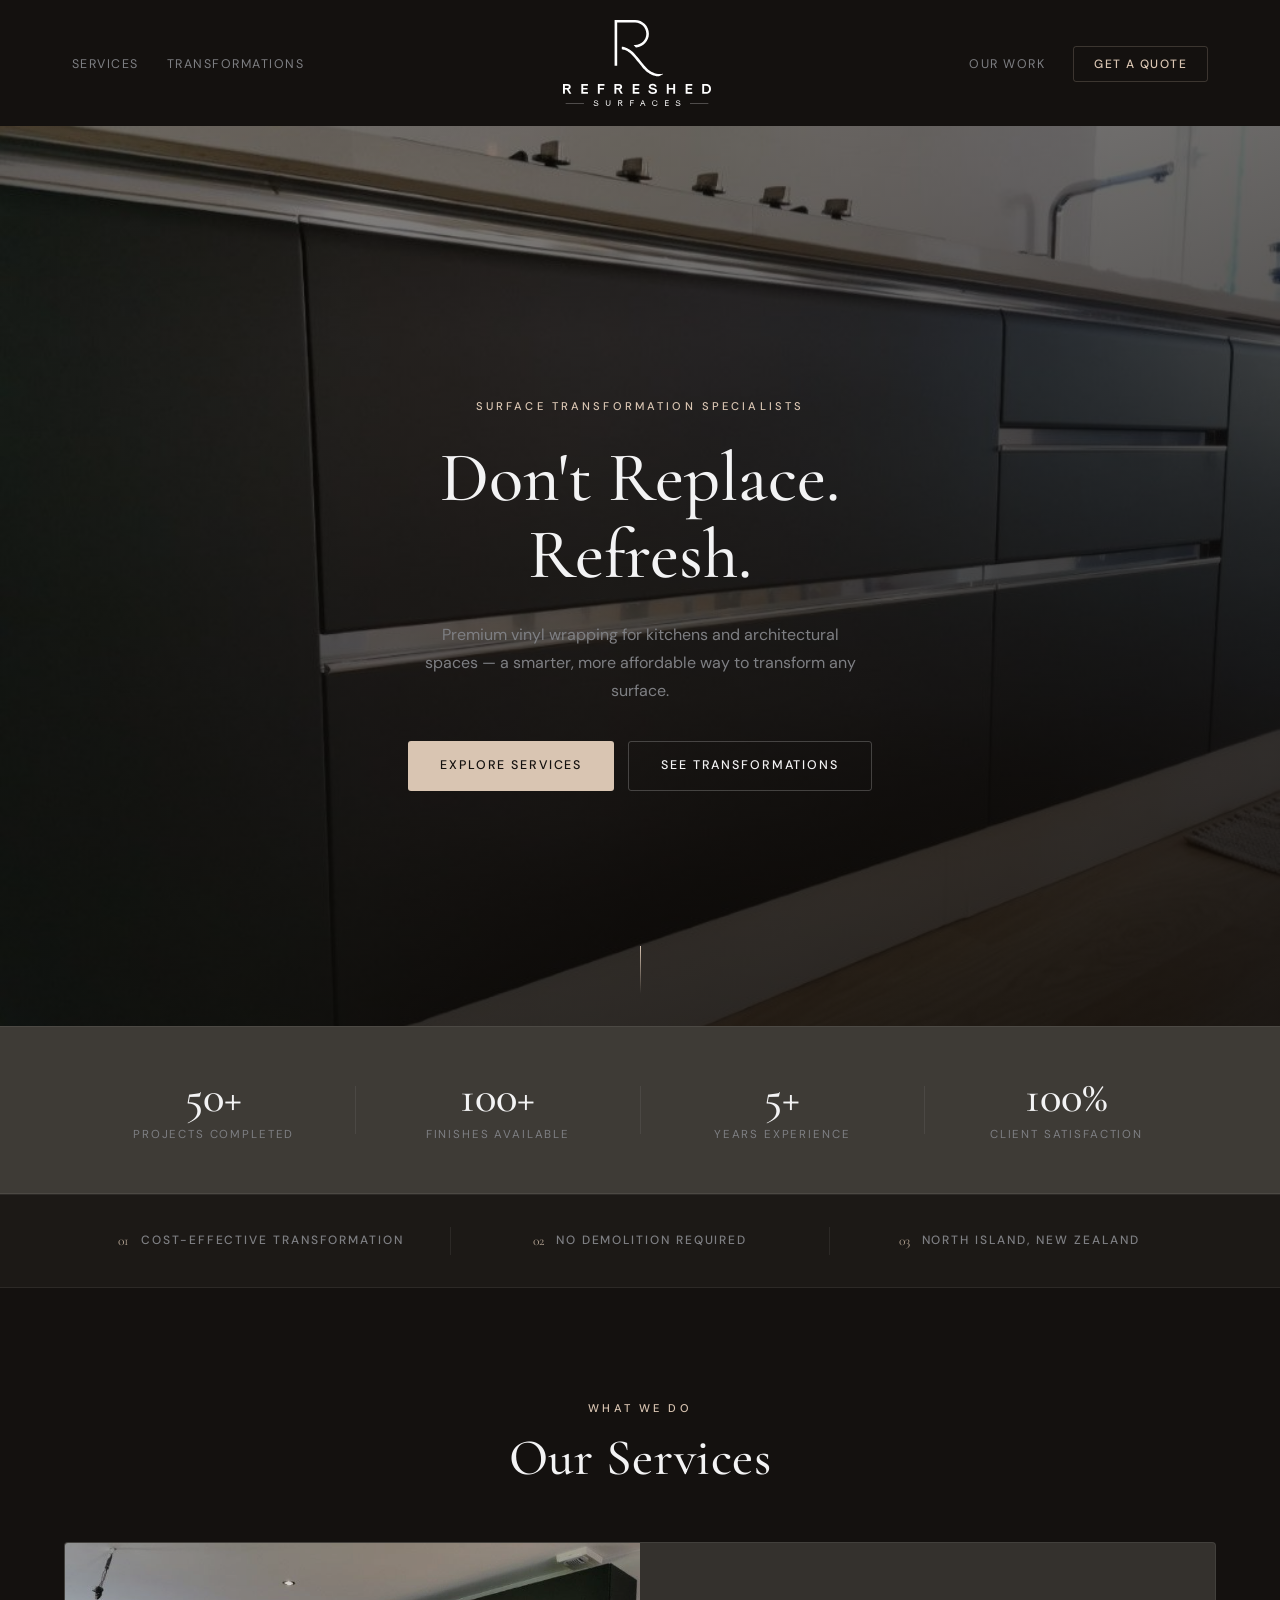
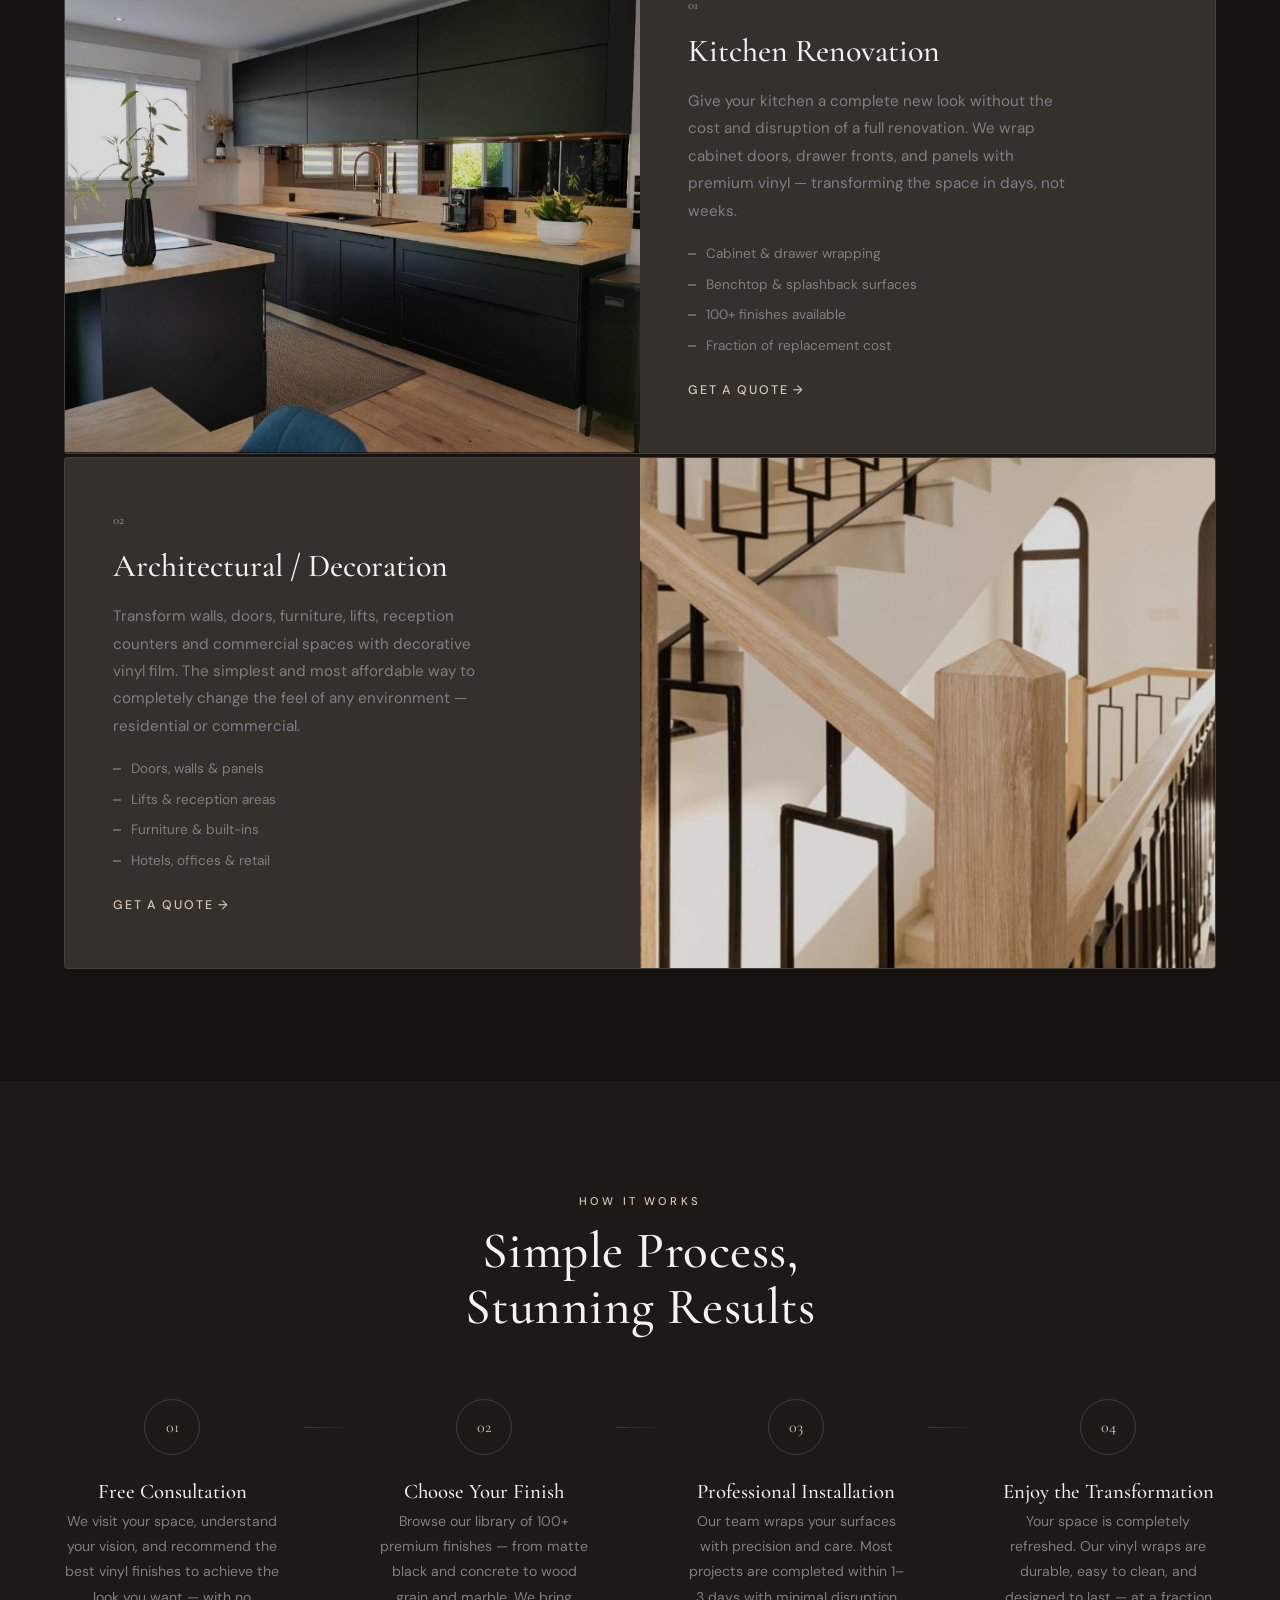
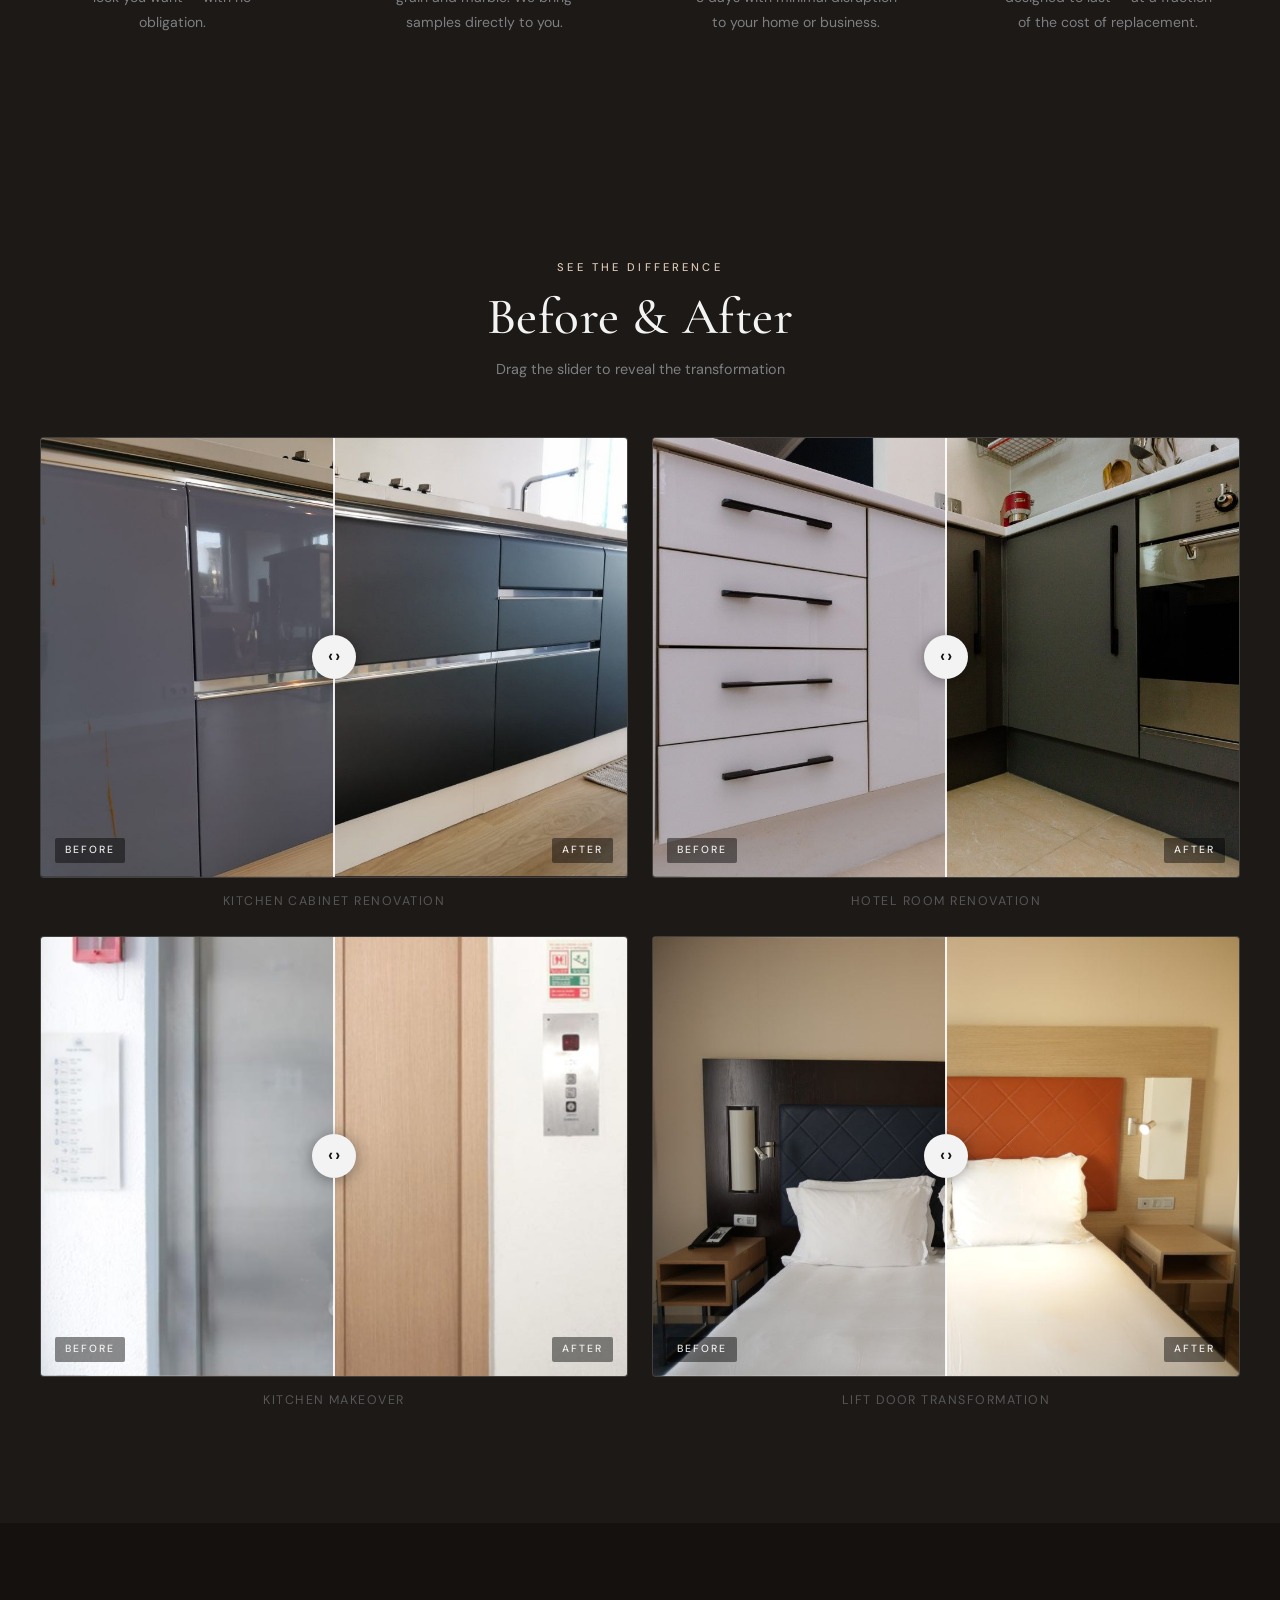
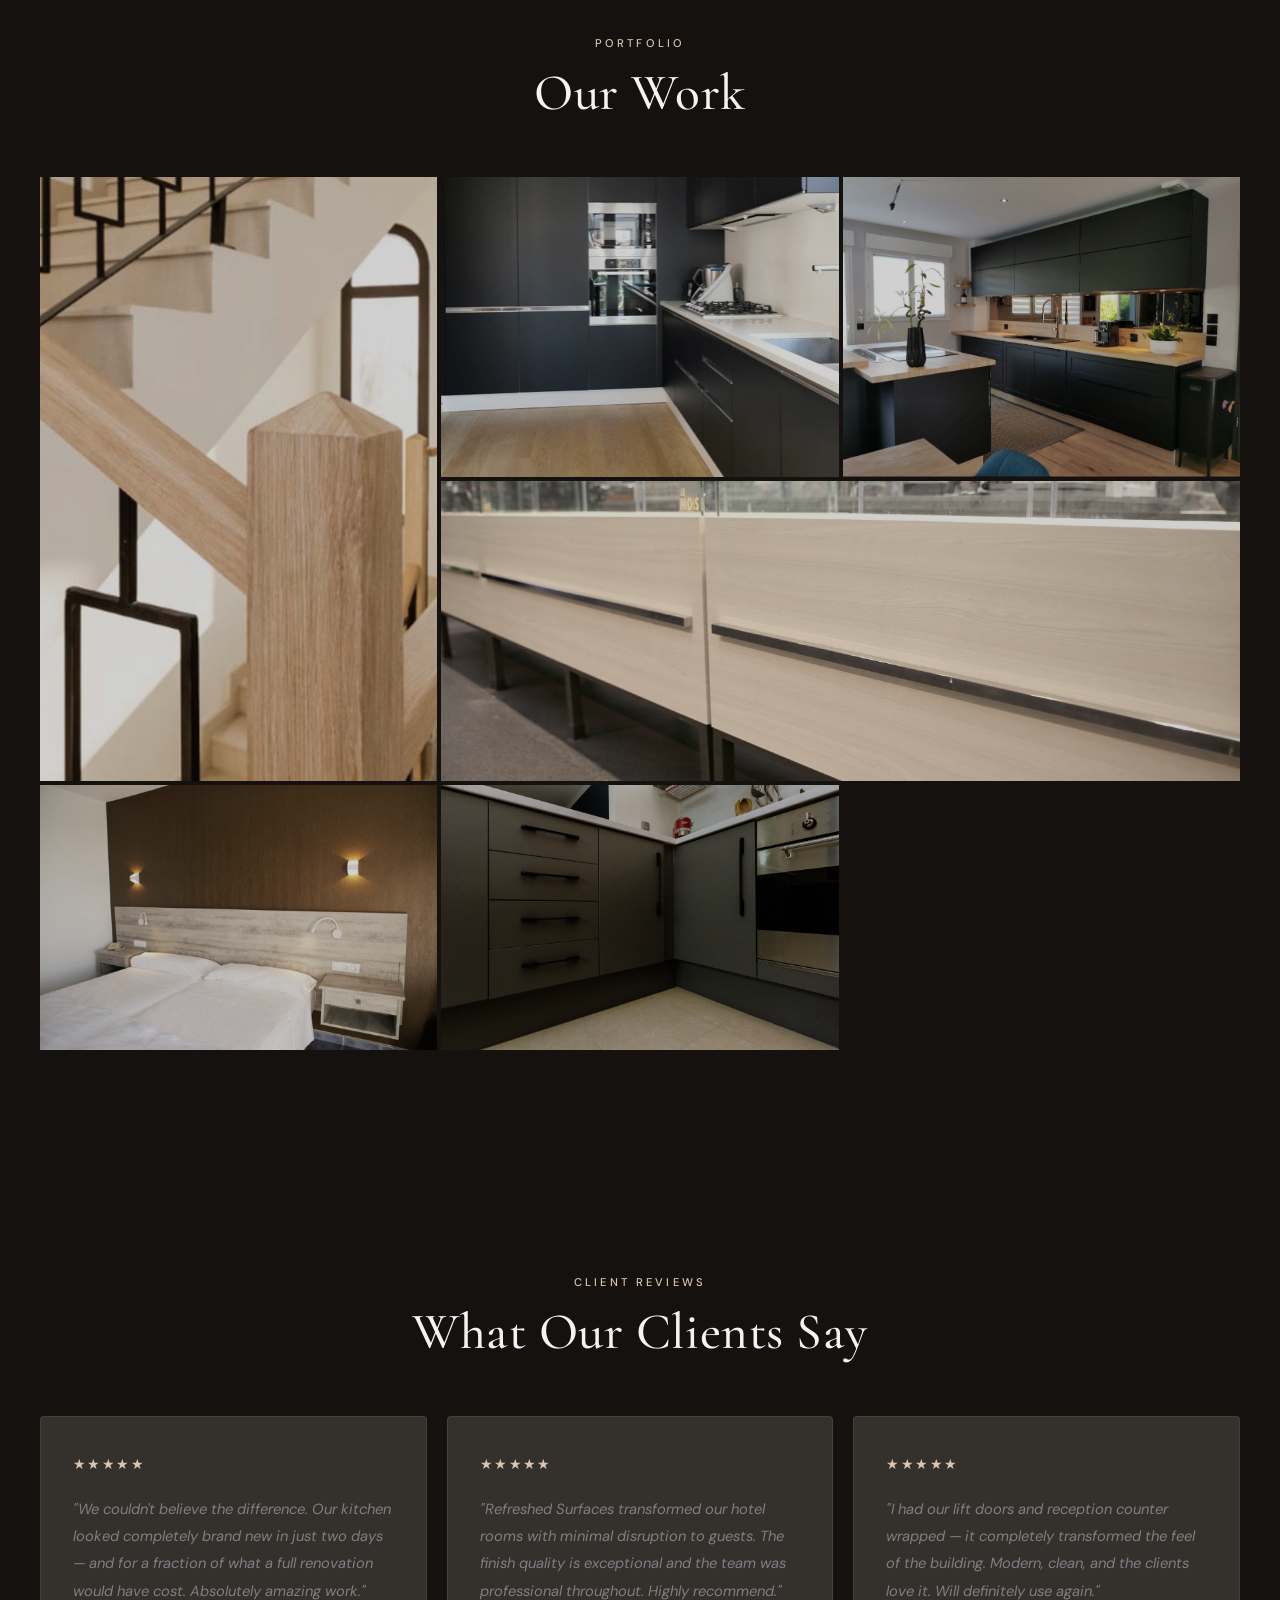
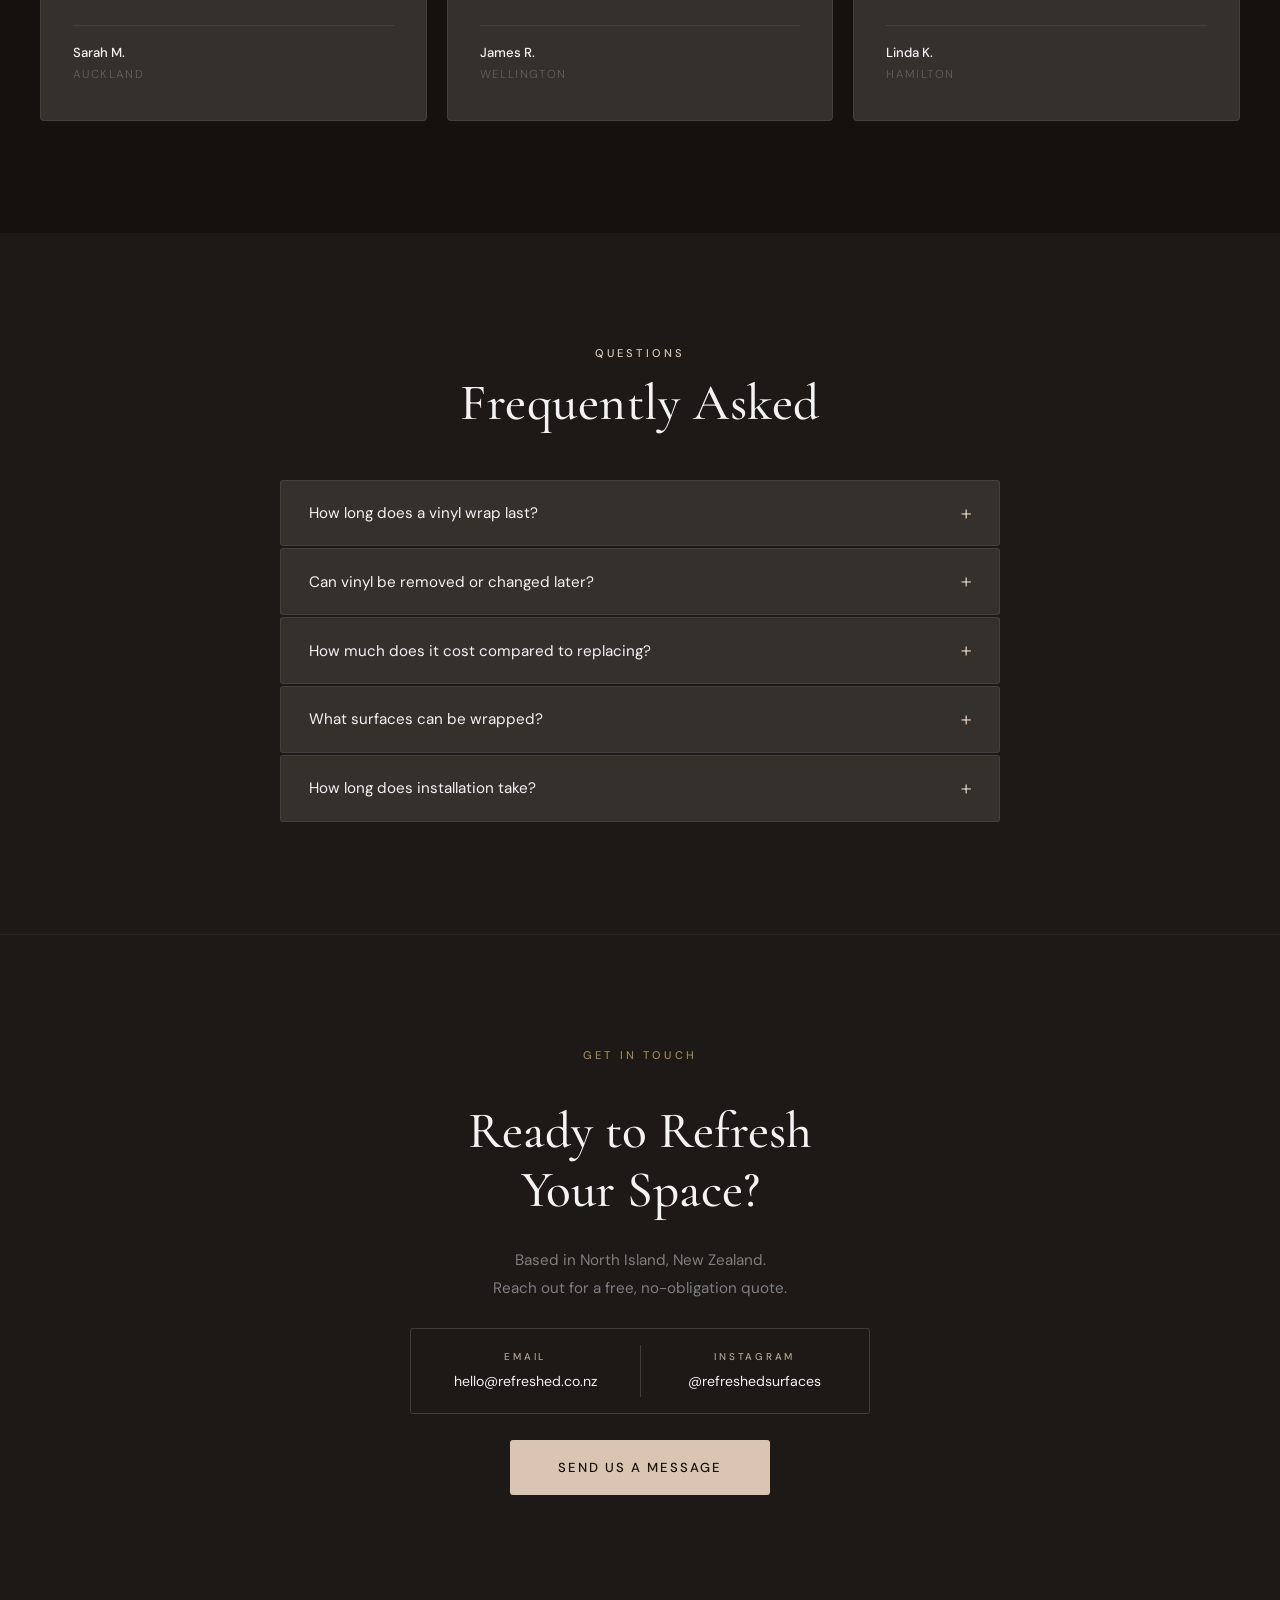
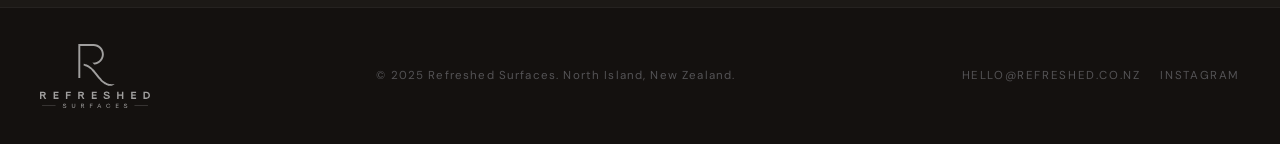
==== commit dde7fd96: "header fixed" ====
--- a/index.html
+++ b/index.html
@@ -497,11 +497,32 @@
   <script>
 
     /* ============================================================
-       NAVBAR — fundo sólido ao rolar
+       NAVBAR — esconde ao rolar para baixo, aparece ao rolar para cima
     ============================================================ */
     const navbar = document.getElementById('navbar');
+    let lastScroll = 0;
+
     window.addEventListener('scroll', () => {
-      navbar.classList.toggle('navbar--scrolled', window.scrollY > 60);
+      const currentScroll = window.scrollY;
+
+      /* Sempre visível no topo da página */
+      if (currentScroll <= 80) {
+        navbar.classList.remove('navbar--hidden');
+        navbar.classList.remove('navbar--scrolled');
+        return;
+      }
+
+      /* Rolando para baixo — esconde */
+      if (currentScroll > lastScroll) {
+        navbar.classList.add('navbar--hidden');
+      } 
+      /* Rolando para cima — mostra */
+      else {
+        navbar.classList.remove('navbar--hidden');
+        navbar.classList.add('navbar--scrolled');
+      }
+
+      lastScroll = currentScroll;
     });
 
     /* ============================================================
--- a/css/styles.css
+++ b/css/styles.css
@@ -150,10 +150,7 @@
    SEÇÃO 4 — NAVBAR
 ================================================================ */
 .navbar {
-  position: fixed;
-  top: 0;
-  left: 0;
-  right: 0;
+  position: relative;              /* Rola normalmente com a página */
   width: 100%;
   z-index: 9999;
   background: #14110f;
@@ -225,11 +222,13 @@
   display: flex;
   align-items: center;
   justify-content: center;
+  overflow: hidden;                    /* Contém a imagem dentro do hero */
+  isolation: isolate;                  /* Cria stacking context sem quebrar o fixed da navbar */
 }
 .hero-bg {
-  position: fixed;                     /* Fixed junto com a navbar — fica no lugar */
+  position: absolute;                  /* Contido dentro do hero */
   inset: 0;
-  z-index: -1;                         /* Atrás de tudo */
+  z-index: 0;
 }
 .hero-bg-img {
   width: 100%; height: 100%;
@@ -237,7 +236,6 @@
 }
 .hero-overlay {
   position: absolute; inset: 0; z-index: 1;
-  /* Overlay mais escuro compensa a remoção do filter na imagem */
   background: linear-gradient(160deg, rgba(14,11,9,0.45) 0%, rgba(14,11,9,0.72) 55%, rgba(14,11,9,0.90) 100%);
 }
 .hero-content {
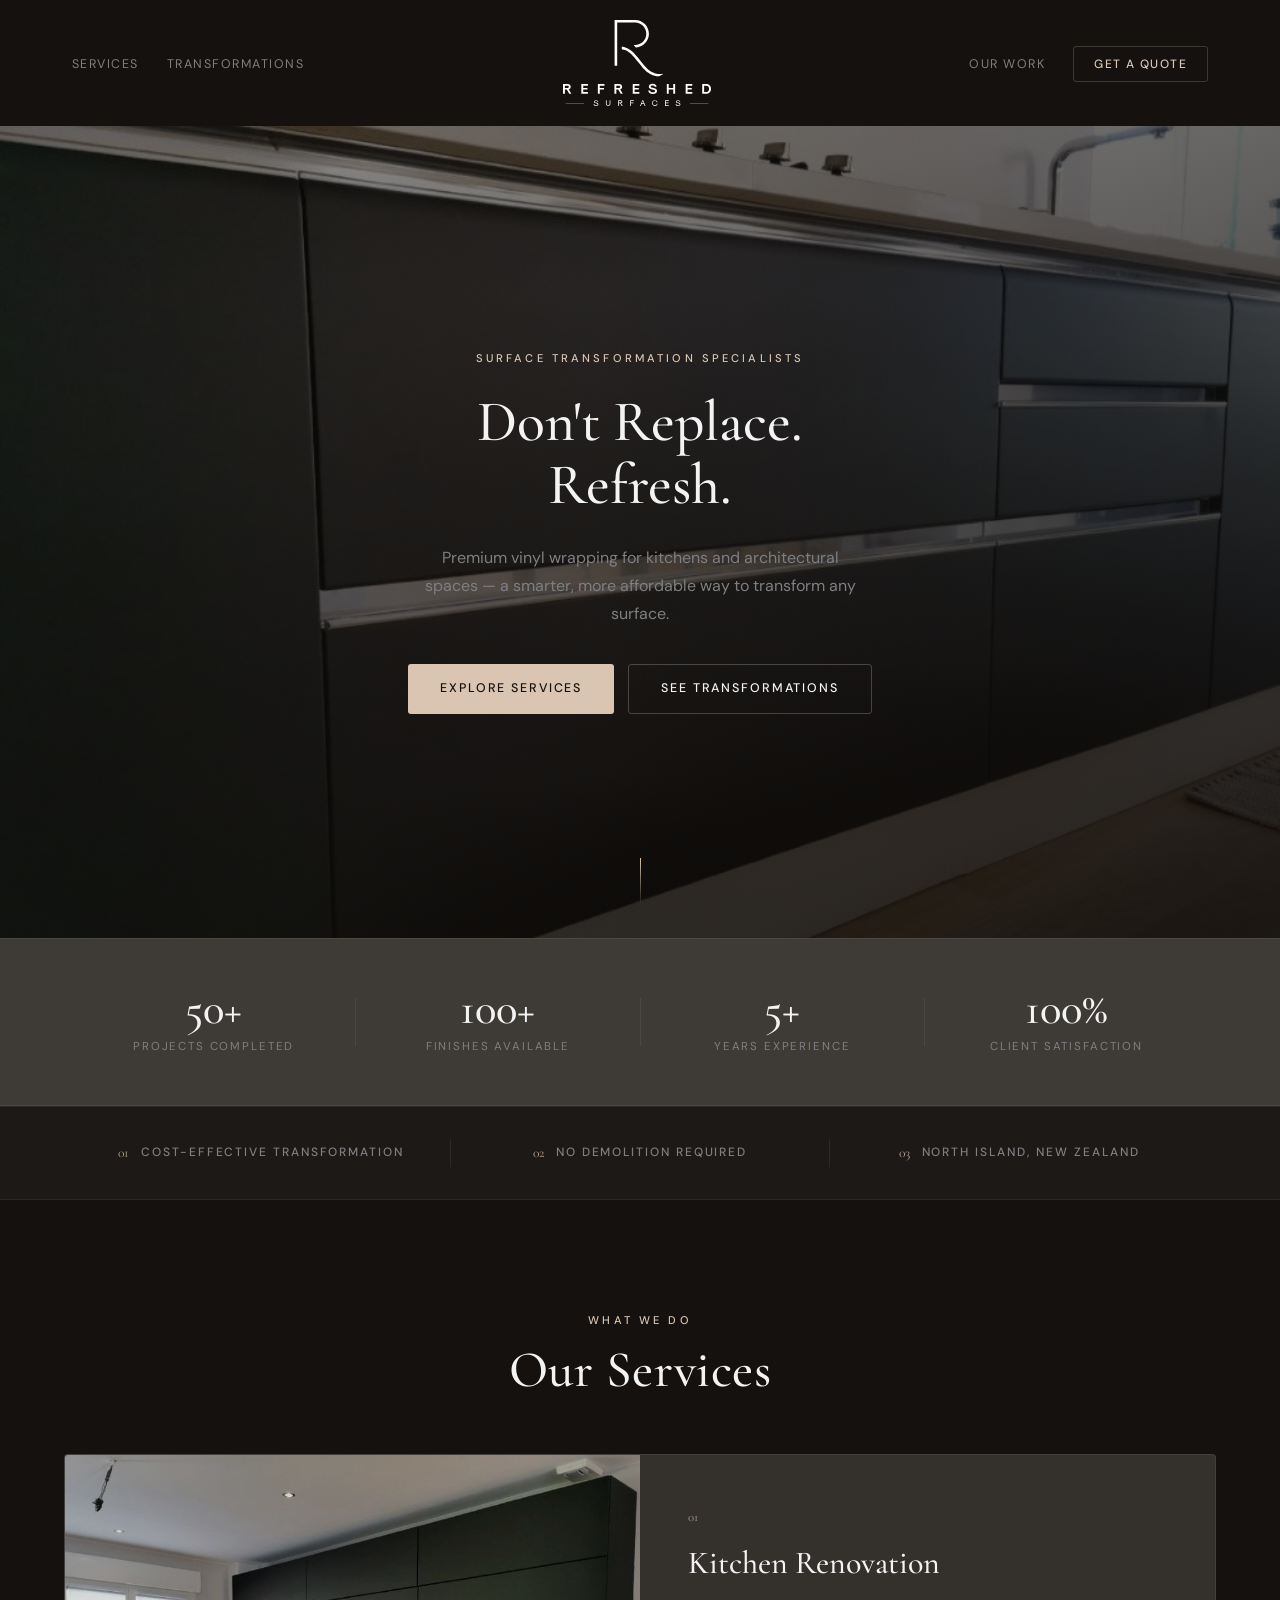
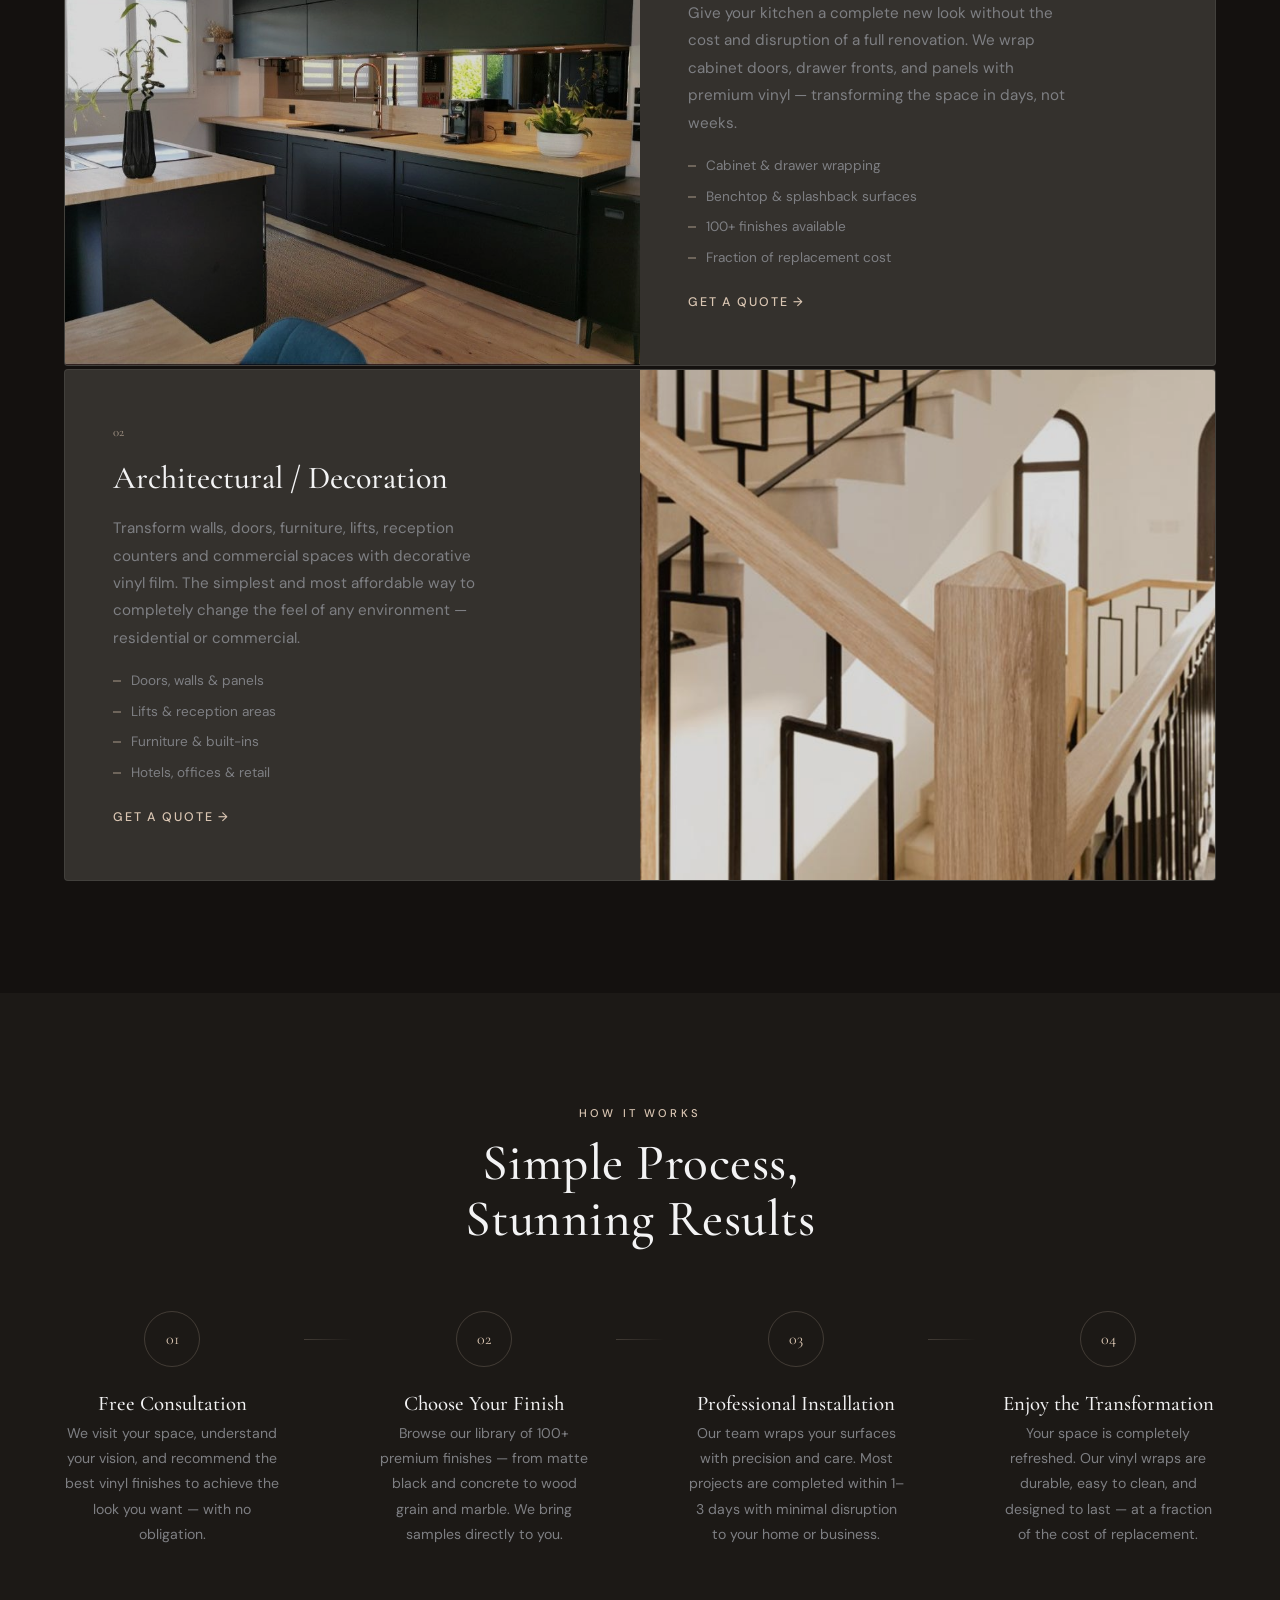
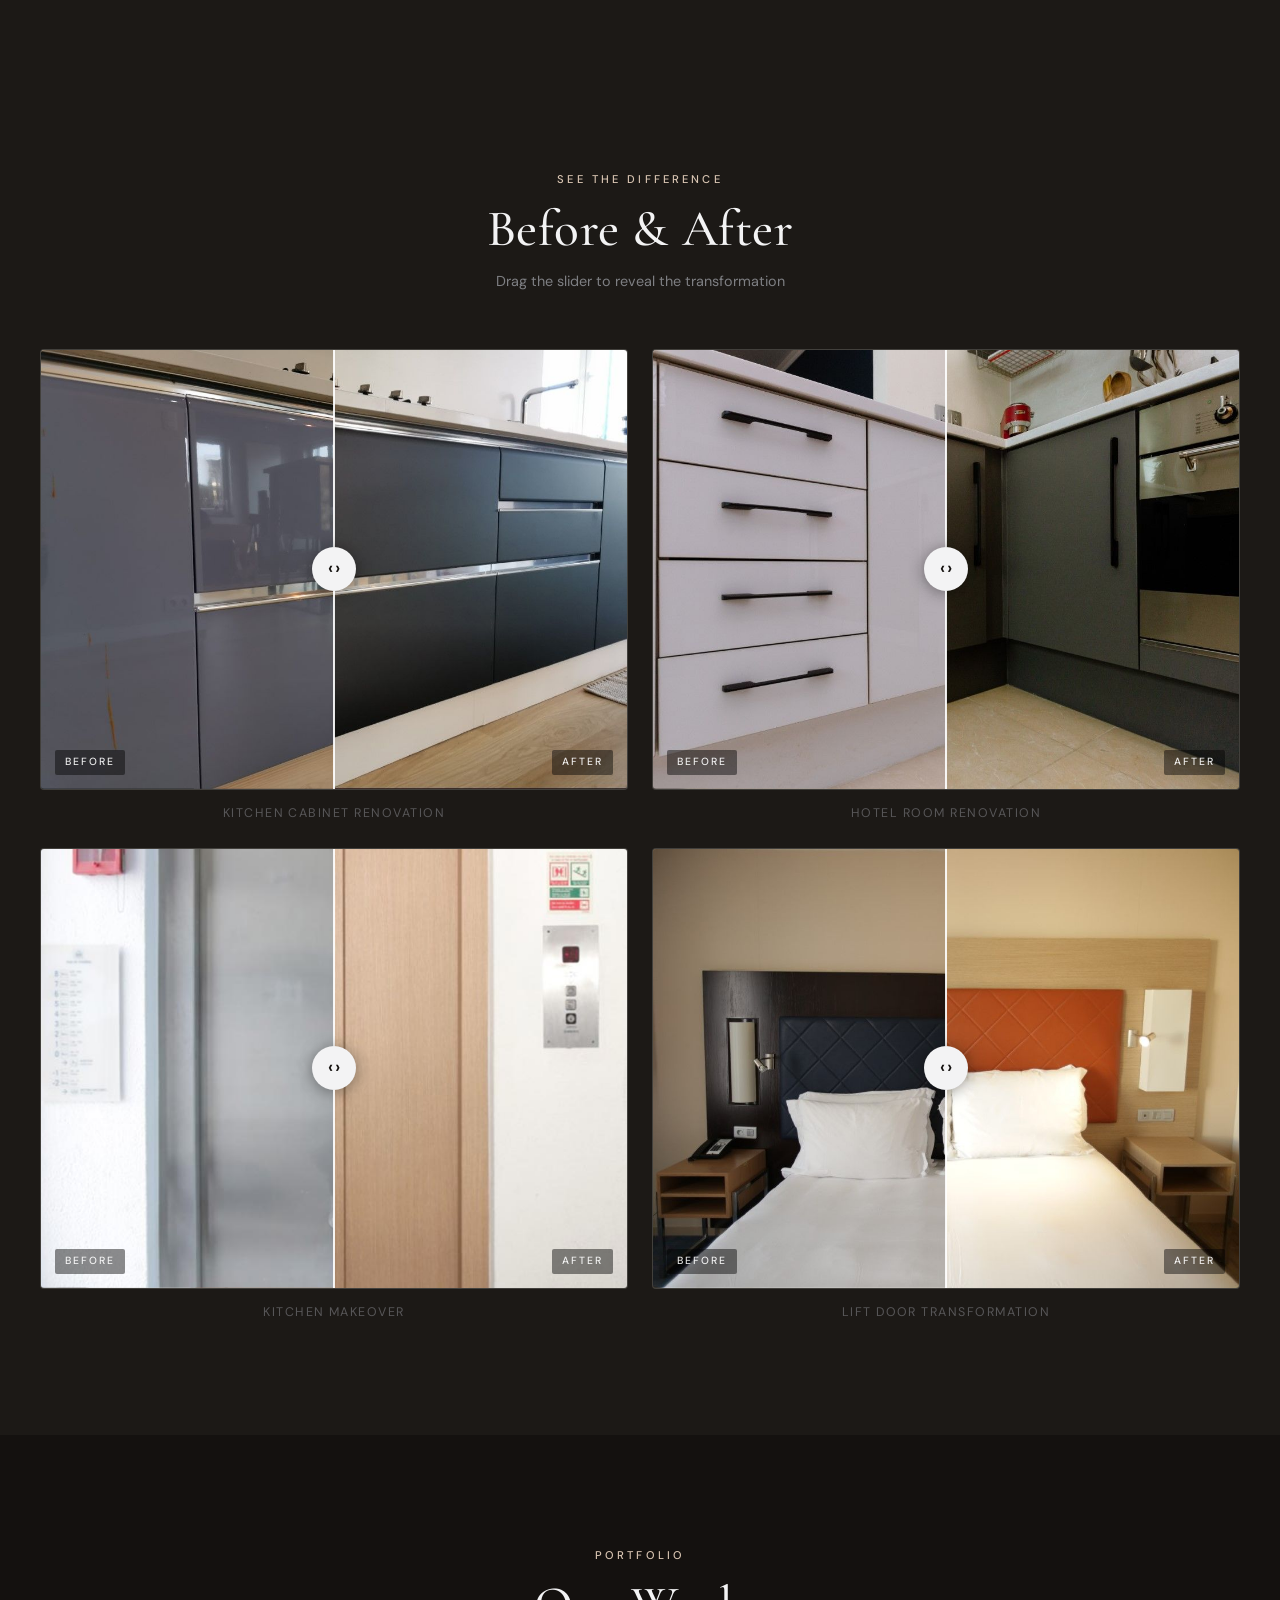
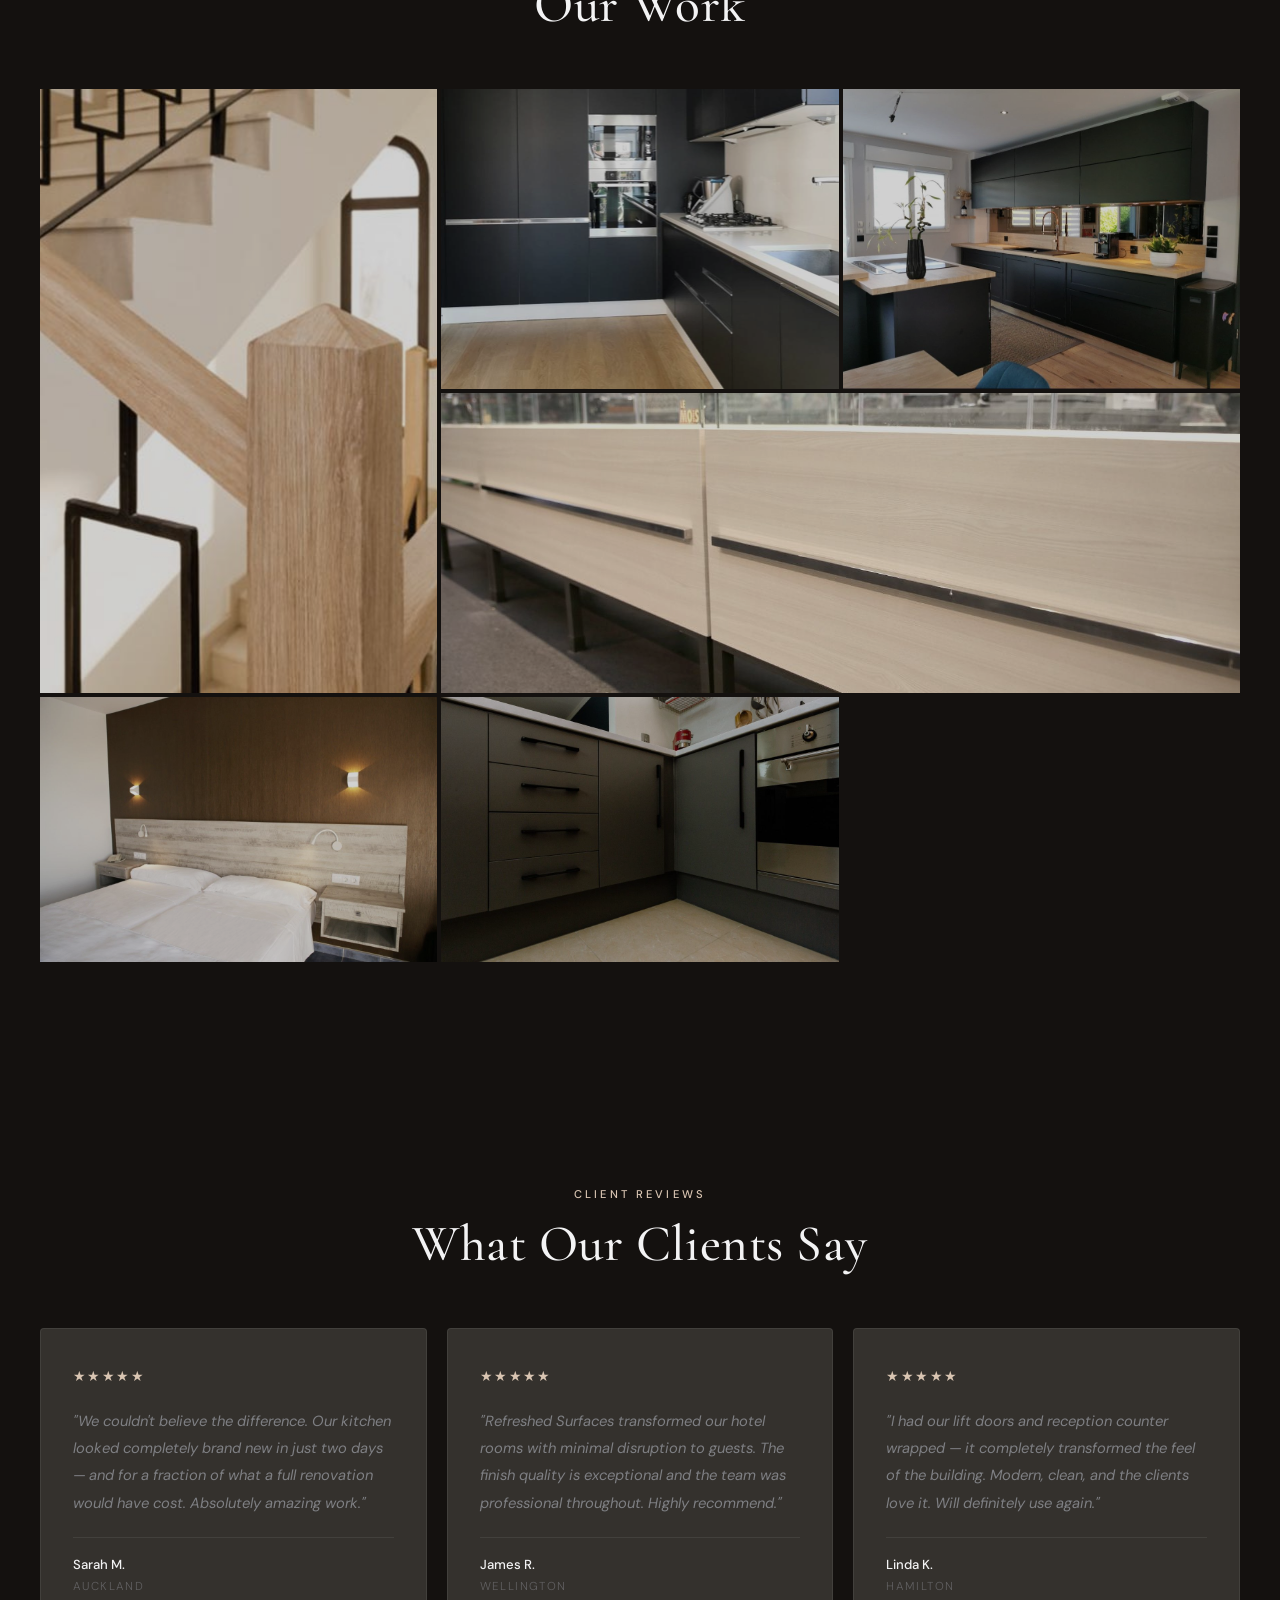
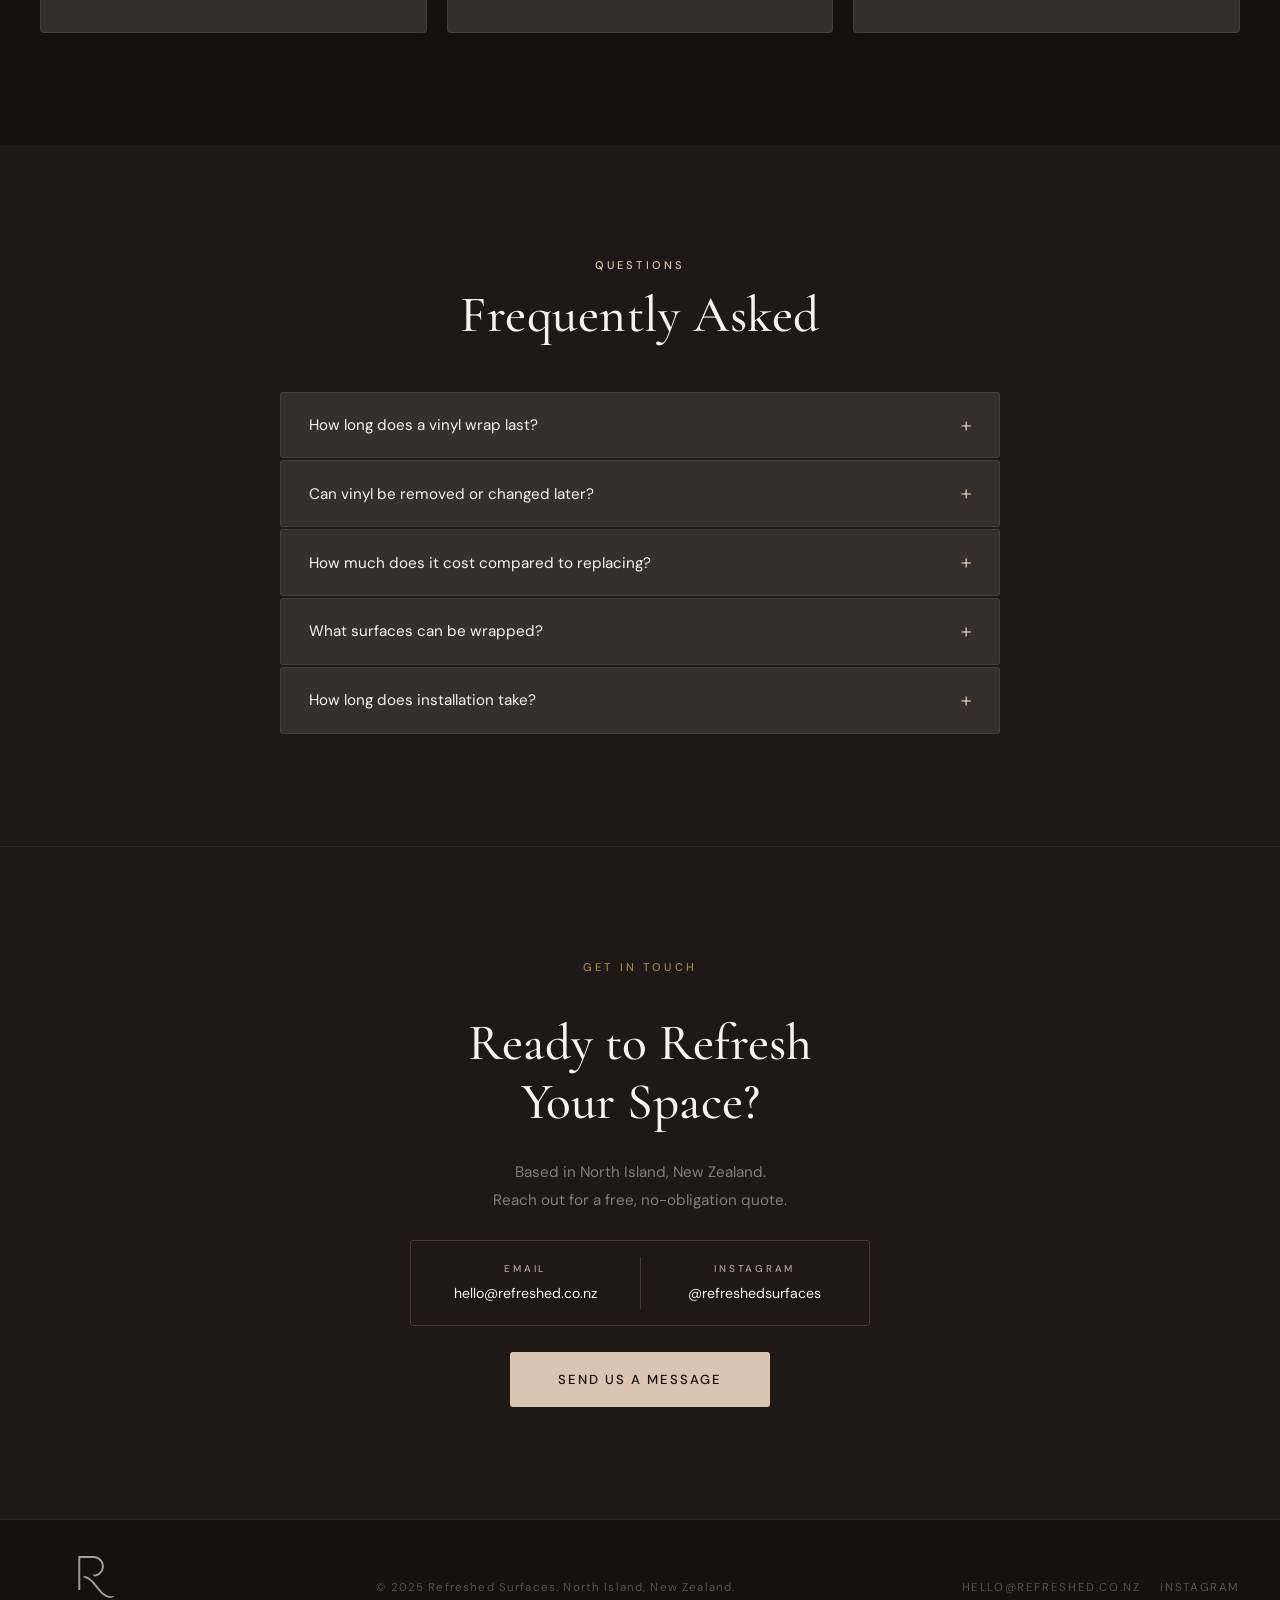
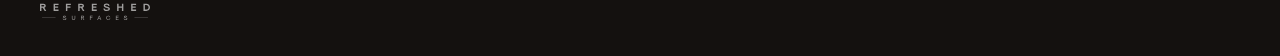
==== commit 6178383d: "header fixed, mobile header logo fixed," ====
--- a/index.html
+++ b/index.html
@@ -22,7 +22,8 @@
         <li><a href="#transformations" class="nav-link">Transformations</a></li>
       </ul>
       <a href="#hero" class="nav-logo-wrap">
-        <img src="images/logo/logo-white.svg" alt="Refreshed Surfaces" class="nav-logo" />
+        <img src="images/logo/logo-white.svg" alt="Refreshed Surfaces" class="nav-logo nav-logo--desktop" />
+        <img src="images/logo/logo-white-horizontal.svg" alt="Refreshed Surfaces" class="nav-logo nav-logo--mobile" />
       </a>
       <ul class="nav-links nav-links--right">
         <li><a href="#work" class="nav-link">Our Work</a></li>
--- a/css/styles.css
+++ b/css/styles.css
@@ -69,7 +69,7 @@
   font-size: 16px;
   line-height: 1.6;
   -webkit-font-smoothing: antialiased;
-  overflow-x: hidden;
+  overflow-x: clip;
   padding-top: 0;                       /* Navbar é fixed, não empurra o conteúdo */
 }
 a { text-decoration: none; color: inherit; }
@@ -150,10 +150,11 @@
    SEÇÃO 4 — NAVBAR
 ================================================================ */
 .navbar {
-  position: relative;              /* Rola normalmente com a página */
+  position: relative;
   width: 100%;
   z-index: 9999;
   background: #14110f;
+  /* isolation: isolate; */
 }
 .navbar--scrolled {
   background: #14110f;
@@ -169,6 +170,9 @@
 }
 
 .nav-logo { width: 148px; height: auto; transition: opacity 0.3s; }
+/* Desktop — mostra logo completa, esconde ícone */
+.nav-logo--mobile  { display: none; }
+.nav-logo--desktop { display: block; }
 .nav-logo:hover { opacity: 0.75; }
 
 .nav-links { display: flex; align-items: center; gap: 28px; }
@@ -204,9 +208,22 @@
 .nav-hamburger--open span:nth-child(2) { opacity: 0; }
 .nav-hamburger--open span:nth-child(3) { transform: translateY(-6.5px) rotate(-45deg); }
 
-.nav-mobile { display: none; flex-direction: column; background: #14110f; padding: 0 24px 20px; border-top: 1px solid var(--border-soft); overflow: hidden; max-height: 0; transition: max-height 0.4s ease; }
-.nav-mobile--open { max-height: 400px; }
-.nav-mobile-link { font-size: 0.85rem; font-weight: 400; letter-spacing: 0.16em; text-transform: uppercase; color: #7e7f83; padding: 15px 0; border-bottom: 1px solid var(--border-soft); transition: color var(--tr); }
+.nav-mobile { 
+  display: none; 
+  flex-direction: column; 
+  background: #14110f; 
+  padding: 0 24px 20px; 
+  overflow: hidden; 
+  max-height: 0;
+  pointer-events: none;
+  transition: max-height 0.4s ease;
+  position: absolute;
+  top: 100%;
+  left: 0;
+  right: 0;
+  z-index: 9998;
+}
+.nav-mobile--open { display: flex; max-height: 400px; pointer-events: all; }
 .nav-mobile-link:hover { color: #f3f3f4; }
 .nav-mobile-cta { color: var(--gold); border-bottom: none; }
 
@@ -217,13 +234,13 @@
 .hero {
   position: relative;
   width: 100%;
-  height: 100vh;
-  min-height: 620px;
+  height: calc(100vh - 88px);
+  min-height: 500px;
   display: flex;
   align-items: center;
   justify-content: center;
-  overflow: hidden;                    /* Contém a imagem dentro do hero */
-  isolation: isolate;                  /* Cria stacking context sem quebrar o fixed da navbar */
+  overflow: hidden;
+  isolation: isolate;
 }
 .hero-bg {
   position: absolute;                  /* Contido dentro do hero */
@@ -242,24 +259,24 @@
   position: relative; z-index: 2;
   text-align: center;
   max-width: 780px;
-  /* padding vertical garante que tudo fica visível mesmo em telas baixas */
-  padding: clamp(80px, 12vh, 120px) 32px clamp(60px, 8vh, 80px);
+  padding: 0 32px;
   display: flex; flex-direction: column; align-items: center;
-  gap: 0;                                  /* Gap individual por elemento abaixo */
+  gap: 0;
 }
 .hero-content .eyebrow {
   margin-bottom: clamp(16px, 2.5vh, 28px); /* Espaço após eyebrow */
 }
 .hero-title {
   font-family: var(--font-display);
-  font-size: clamp(2.8rem, 5.5vw, 5rem);
+  font-size: clamp(2.4rem, 4.5vw, 5rem);
   font-weight: 500;
   line-height: 1.1;
   color: var(--cream);
-  white-space: nowrap;
+  white-space: normal;
   margin-bottom: clamp(20px, 3vh, 36px);   /* Espaço após título */
   animation: fadeUp 0.9s ease 0.3s both;
 }
+
 .hero-subtitle {
   font-size: 1rem;
   font-weight: 400;
@@ -292,6 +309,7 @@
 .strip-number { font-family: var(--font-display); font-size: 0.85rem; color: var(--gold); opacity: 0.8; }
 .strip-text { font-size: 0.75rem; font-weight: 500; letter-spacing: 0.16em; text-transform: uppercase; color: var(--text-mid); }
 .strip-divider { width: 1px; height: 28px; background-color: var(--border-soft); flex-shrink: 0; }
+
 
 
 /* ================================================================
@@ -585,17 +603,18 @@
 /* ================================================================
    SEÇÃO 13 — RESPONSIVO MOBILE (até 768px)
 ================================================================ */
-@media (max-width: 768px) {
+@media (max-width: 900px) {
   :root { --pad: 72px 20px; }
 
   /* Navbar */
   .nav-links { display: none; }
   .nav-hamburger { display: flex; }
-  .nav-mobile { display: flex; }
   .nav-inner { padding: 16px 20px; }
-  .nav-logo { width: 124px; }
-
-  /* Hero — mobile: quebra linha, reduz fonte e espaçamentos */
+  .nav-logo--desktop { width: 120px; }
+  .nav-mobile { position: absolute; }
+  
+  /* Hero — mobile */
+  .hero { height: calc(100vh - 76px); min-height: 480px; }
   .hero-title { white-space: normal; font-size: clamp(2rem, 9vw, 3rem); margin-bottom: 16px; }
   .hero-content { padding: 80px 20px 48px; }
   .hero-content .eyebrow { margin-bottom: 12px; }
@@ -1037,4 +1056,8 @@
   /* Lightbox botões */
   .lightbox-prev { left: 8px; }
   .lightbox-next { right: 8px; }
+
+  /* Mobile — mostra ícone, esconde logo completa */
+  .nav-logo--desktop { display: none; }
+  .nav-logo--mobile  { display: block; height: auto;  }
 }
